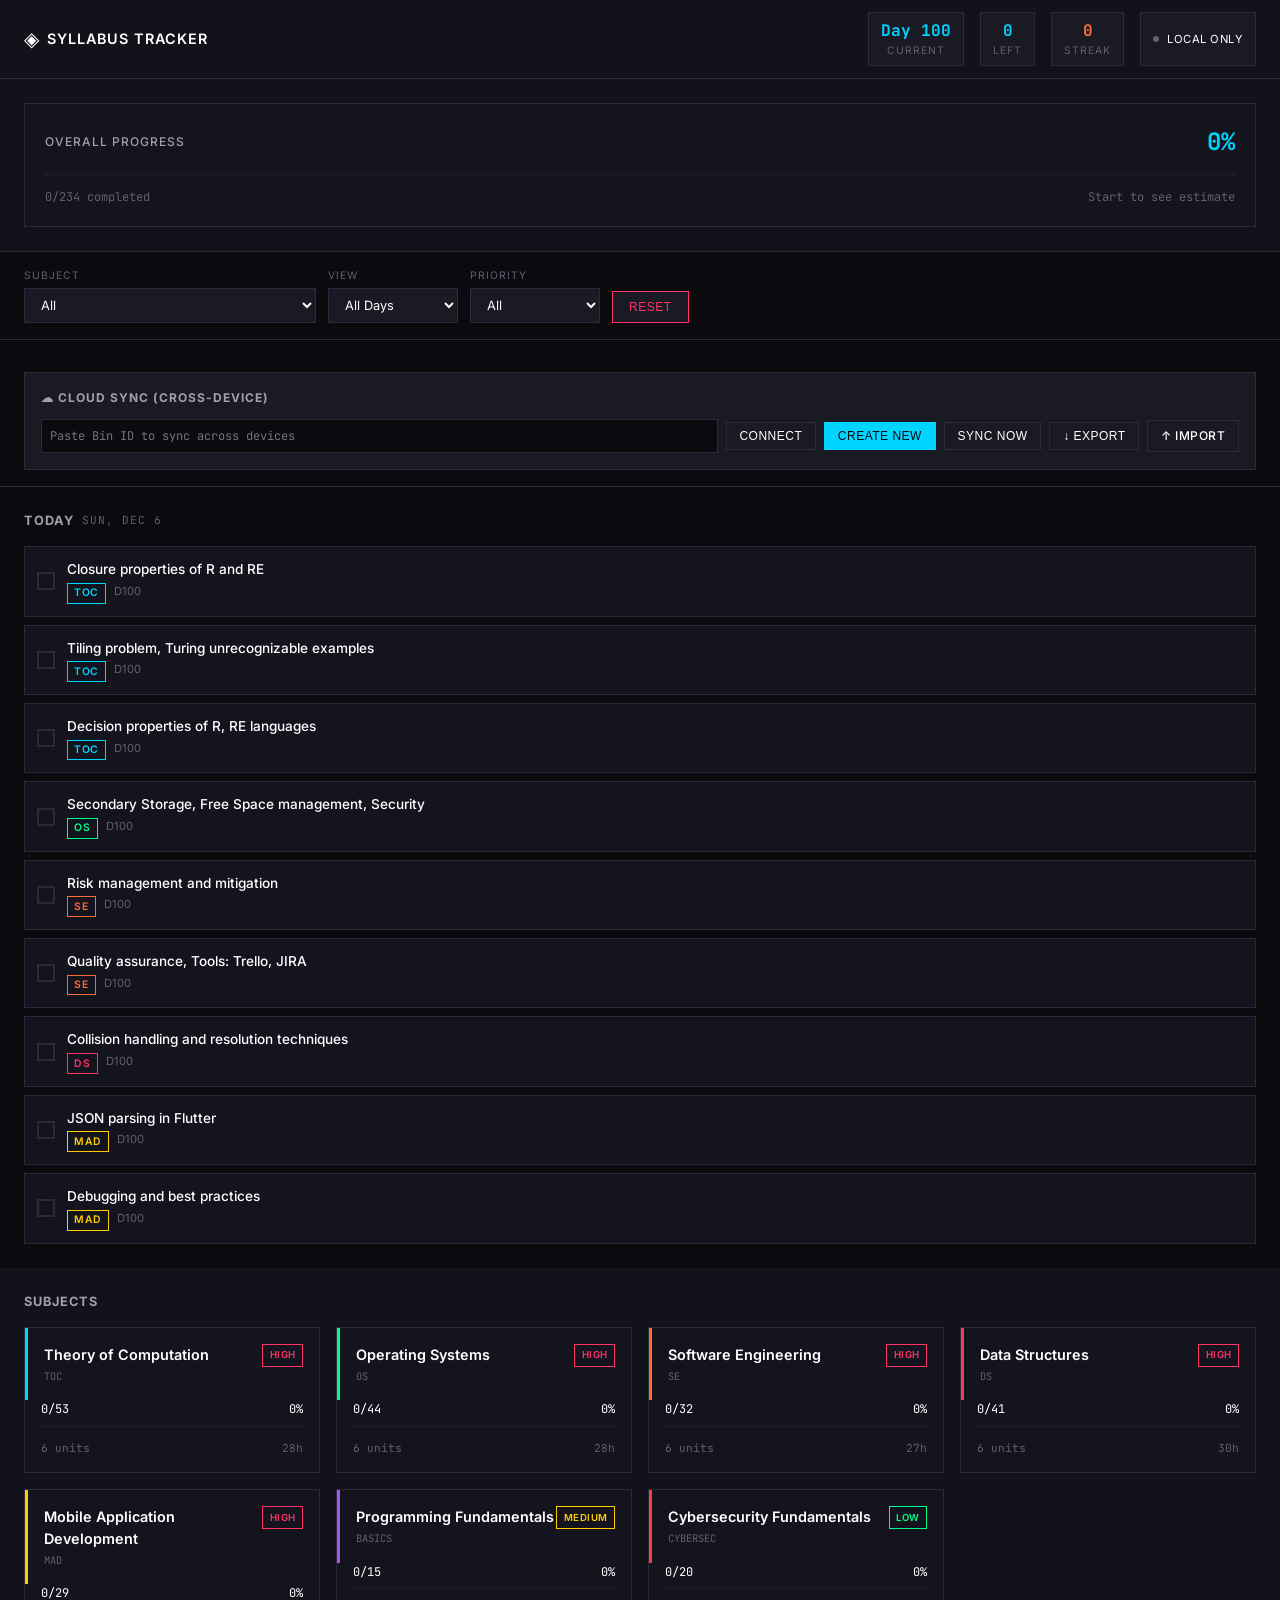
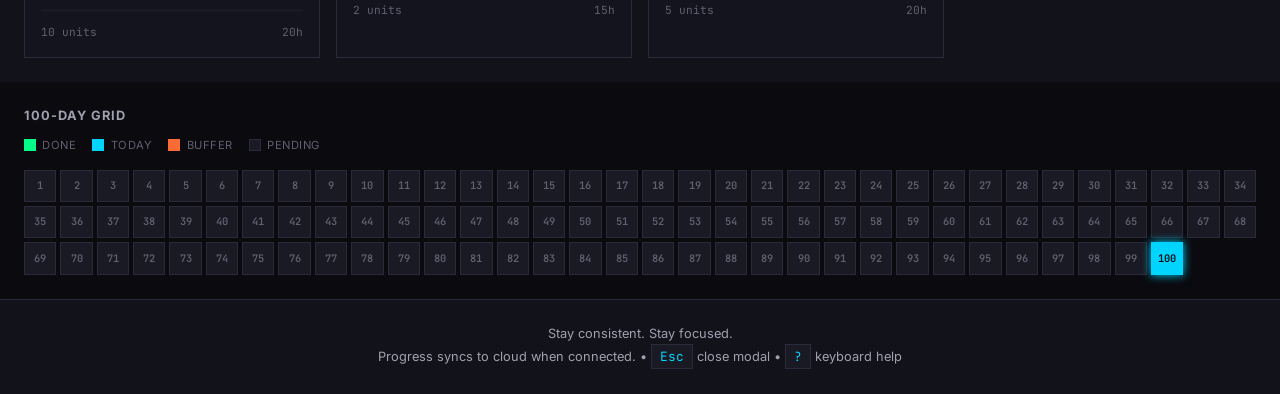
==== index.html @ 0bd102f9 "Add favicon, streak counter, keyboard shortcuts, and export/import buttons" ====
<!DOCTYPE html>
<html lang="en">
<head>
    <meta charset="UTF-8">
    <meta name="viewport" content="width=device-width, initial-scale=1.0">
    <meta name="theme-color" content="#0a0a0f">
    <meta name="description" content="100-Day Syllabus Tracker - Track your college syllabus completion">
    <meta name="apple-mobile-web-app-capable" content="yes">
    <meta name="apple-mobile-web-app-status-bar-style" content="black-translucent">
    <title>SYLLABUS // 100 DAYS</title>
    <link rel="icon" type="image/svg+xml" href="favicon.svg">
    <link rel="apple-touch-icon" href="favicon.svg">
    <link rel="stylesheet" href="css/style.css">
    <link rel="preconnect" href="https://fonts.googleapis.com">
    <link rel="preconnect" href="https://fonts.gstatic.com" crossorigin>
    <link href="https://fonts.googleapis.com/css2?family=Inter:wght@400;500;600;700&family=JetBrains+Mono:wght@400;500;600&display=swap" rel="stylesheet">
</head>
<body>
    <!-- Header -->
    <header class="header">
        <div class="container">
            <div class="header-content">
                <div class="logo">
                    <span class="logo-icon">◈</span>
                    <h1>SYLLABUS TRACKER</h1>
                </div>
                <div class="header-stats">
                    <div class="stat-item">
                        <span class="stat-value" id="currentDay">D01</span>
                        <span class="stat-label">Current</span>
                    </div>
                    <div class="stat-item">
                        <span class="stat-value" id="daysLeft">100</span>
                        <span class="stat-label">Left</span>
                    </div>
                    <div class="stat-item streak">
                        <span class="stat-value" id="streakCount">0🔥</span>
                        <span class="stat-label">Streak</span>
                    </div>
                    <div class="sync-status">
                        <span class="sync-indicator" id="syncIndicator"></span>
                        <span id="syncText">Local</span>
                    </div>
                </div>
            </div>
        </div>
    </header>

    <!-- Progress Overview -->
    <section class="progress-section">
        <div class="container">
            <div class="overall-progress">
                <div class="progress-header">
                    <h2>OVERALL PROGRESS</h2>
                    <span class="progress-percentage" id="overallPercentage">0%</span>
                </div>
                <div class="progress-bar-container">
                    <div class="progress-bar" id="overallProgressBar"></div>
                </div>
                <div class="progress-stats">
                    <span><span id="completedTopics">0</span>/<span id="totalTopics">0</span> completed</span>
                    <span id="estimatedCompletion"></span>
                </div>
            </div>
        </div>
    </section>

    <!-- Filters and Controls -->
    <section class="controls-section">
        <div class="container">
            <div class="controls-wrapper">
                <div class="filter-group">
                    <label>Subject</label>
                    <select id="subjectFilter">
                        <option value="all">All</option>
                    </select>
                </div>
                <div class="filter-group">
                    <label>View</label>
                    <select id="dayFilter">
                        <option value="all">All Days</option>
                        <option value="today">Today</option>
                        <option value="week">This Week</option>
                        <option value="pending">Pending</option>
                        <option value="completed">Completed</option>
                    </select>
                </div>
                <div class="filter-group">
                    <label>Priority</label>
                    <select id="priorityFilter">
                        <option value="all">All</option>
                        <option value="high">High</option>
                        <option value="medium">Medium</option>
                        <option value="low">Low</option>
                    </select>
                </div>
                <button class="btn btn-danger" id="resetProgress">Reset</button>
            </div>
        </div>
    </section>

    <!-- Cloud Sync Section -->
    <section class="controls-section">
        <div class="container">
            <div class="sync-section">
                <h3>☁ Cloud Sync (Cross-Device)</h3>
                <div class="sync-controls">
                    <input type="text" id="binIdInput" class="sync-input" placeholder="Paste Bin ID to sync across devices">
                    <button class="btn" id="connectBinBtn">Connect</button>
                    <button class="btn btn-primary" id="createBinBtn">Create New</button>
                    <button class="btn" id="syncNowBtn">Sync Now</button>
                    <button class="btn" id="exportBtn">↓ Export</button>
                    <label class="btn" style="cursor:pointer">↑ Import<input type="file" id="importFile" accept=".json" style="display:none"></label>
                </div>
            </div>
        </div>
    </section>

    <!-- Today's Focus -->
    <section class="today-section" id="todaySection">
        <div class="container">
            <h2>TODAY <span class="today-date" id="todayDate"></span></h2>
            <div class="today-topics" id="todayTopics"></div>
        </div>
    </section>

    <!-- Subject Cards -->
    <section class="subjects-section">
        <div class="container">
            <h2>SUBJECTS</h2>
            <div class="subject-cards" id="subjectCards"></div>
        </div>
    </section>

    <!-- Modal -->
    <div class="modal" id="subjectModal">
        <div class="modal-content">
            <div class="modal-header">
                <h2 id="modalTitle">Subject</h2>
                <button class="modal-close" id="modalClose">×</button>
            </div>
            <div class="modal-body" id="modalBody"></div>
        </div>
    </div>

    <!-- Schedule Grid -->
    <section class="schedule-section">
        <div class="container">
            <h2>100-DAY GRID</h2>
            <div class="schedule-legend">
                <span class="legend-item"><span class="legend-color completed"></span> Done</span>
                <span class="legend-item"><span class="legend-color current"></span> Today</span>
                <span class="legend-item"><span class="legend-color buffer"></span> Buffer</span>
                <span class="legend-item"><span class="legend-color pending"></span> Pending</span>
            </div>
            <div class="schedule-grid" id="scheduleGrid"></div>
        </div>
    </section>

    <!-- Footer -->
    <footer class="footer">
        <div class="container">
            <p>Stay consistent. Stay focused.</p>
            <p class="footer-note">Progress syncs to cloud when connected. • <kbd>Esc</kbd> close modal • <kbd>?</kbd> keyboard help</p>
        </div>
    </footer>

    <!-- Keyboard shortcuts modal -->
    <div class="modal" id="helpModal">
        <div class="modal-content" style="max-width: 400px;">
            <div class="modal-header">
                <h2>Keyboard Shortcuts</h2>
                <button class="modal-close" onclick="document.getElementById('helpModal').classList.remove('active')">×</button>
            </div>
            <div class="modal-body">
                <div style="display:grid;gap:0.5rem;">
                    <div style="display:flex;justify-content:space-between;"><kbd>Esc</kbd> <span>Close modal</span></div>
                    <div style="display:flex;justify-content:space-between;"><kbd>?</kbd> <span>Show this help</span></div>
                    <div style="display:flex;justify-content:space-between;"><kbd>S</kbd> <span>Sync now</span></div>
                    <div style="display:flex;justify-content:space-between;"><kbd>E</kbd> <span>Export data</span></div>
                </div>
            </div>
        </div>
    </div>

    <script src="js/app.js"></script>
</body>
</html>
---- css/style.css ----
/* ===== CSS Variables - Sharp Dark Professional Theme ===== */
:root {
    --primary: #00d4ff;
    --primary-dim: #0099cc;
    --secondary: #00ff88;
    --accent: #ff6b35;
    --danger: #ff3366;
    --success: #00ff88;
    --warning: #ffcc00;
    
    --bg-primary: #0a0a0f;
    --bg-secondary: #12121a;
    --bg-tertiary: #1a1a25;
    --bg-card: #14141f;
    --bg-hover: #1e1e2d;
    
    --text-primary: #ffffff;
    --text-secondary: #a0a0b0;
    --text-muted: #606070;
    
    --border-color: #2a2a3a;
    --border-accent: #00d4ff33;
    
    --shadow: 0 2px 8px rgba(0, 0, 0, 0.5);
    --shadow-lg: 0 8px 24px rgba(0, 0, 0, 0.6);
    --glow: 0 0 20px rgba(0, 212, 255, 0.15);
    
    --radius: 2px;
    --radius-sm: 1px;
    --radius-lg: 4px;
    
    --transition: all 0.15s ease;
    --font-mono: 'JetBrains Mono', 'Fira Code', monospace;
}

/* ===== Reset & Base ===== */
* {
    margin: 0;
    padding: 0;
    box-sizing: border-box;
}

html {
    scroll-behavior: smooth;
}

body {
    font-family: 'Inter', -apple-system, BlinkMacSystemFont, sans-serif;
    background: var(--bg-primary);
    color: var(--text-primary);
    line-height: 1.5;
    min-height: 100vh;
    font-size: 14px;
}

.container {
    max-width: 1400px;
    margin: 0 auto;
    padding: 0 1.5rem;
}

/* ===== Header ===== */
.header {
    background: var(--bg-secondary);
    border-bottom: 1px solid var(--border-color);
    padding: 0.75rem 0;
    position: sticky;
    top: 0;
    z-index: 100;
}

.header-content {
    display: flex;
    justify-content: space-between;
    align-items: center;
    flex-wrap: wrap;
    gap: 1rem;
}

.logo {
    display: flex;
    align-items: center;
    gap: 0.5rem;
}

.logo-icon {
    font-size: 1.25rem;
}

.logo h1 {
    font-size: 0.9rem;
    font-weight: 600;
    color: var(--text-primary);
    text-transform: uppercase;
    letter-spacing: 1px;
}

.header-stats {
    display: flex;
    gap: 1rem;
}

.stat-item {
    display: flex;
    flex-direction: column;
    align-items: center;
    padding: 0.4rem 0.75rem;
    background: var(--bg-tertiary);
    border: 1px solid var(--border-color);
}

.stat-value {
    font-size: 1rem;
    font-weight: 700;
    color: var(--primary);
    font-family: var(--font-mono);
}

.stat-label {
    font-size: 0.65rem;
    color: var(--text-muted);
    text-transform: uppercase;
    letter-spacing: 1px;
}

/* ===== Sync Status ===== */
.sync-status {
    display: flex;
    align-items: center;
    gap: 0.5rem;
    padding: 0.4rem 0.75rem;
    background: var(--bg-tertiary);
    border: 1px solid var(--border-color);
    font-size: 0.7rem;
    text-transform: uppercase;
    letter-spacing: 0.5px;
}

.sync-indicator {
    width: 6px;
    height: 6px;
    border-radius: 50%;
    background: var(--text-muted);
}

.sync-indicator.synced {
    background: var(--success);
    box-shadow: 0 0 6px var(--success);
}

.sync-indicator.syncing {
    background: var(--warning);
    animation: pulse 1s infinite;
}

.sync-indicator.error {
    background: var(--danger);
}

@keyframes pulse {
    0%, 100% { opacity: 1; }
    50% { opacity: 0.4; }
}

/* ===== Progress Section ===== */
.progress-section {
    padding: 1.5rem 0;
    background: var(--bg-secondary);
    border-bottom: 1px solid var(--border-color);
}

.overall-progress {
    background: var(--bg-card);
    padding: 1.25rem;
    border: 1px solid var(--border-color);
}

.progress-header {
    display: flex;
    justify-content: space-between;
    align-items: center;
    margin-bottom: 0.75rem;
}

.progress-header h2 {
    font-size: 0.75rem;
    font-weight: 500;
    text-transform: uppercase;
    letter-spacing: 1px;
    color: var(--text-secondary);
}

.progress-percentage {
    font-size: 1.5rem;
    font-weight: 700;
    color: var(--primary);
    font-family: var(--font-mono);
}

.progress-bar-container {
    height: 4px;
    background: var(--bg-tertiary);
    overflow: hidden;
    margin-bottom: 0.75rem;
}

.progress-bar {
    height: 100%;
    background: var(--primary);
    transition: width 0.3s ease;
    width: 0%;
}

.progress-stats {
    display: flex;
    justify-content: space-between;
    flex-wrap: wrap;
    gap: 0.5rem;
    font-size: 0.75rem;
    color: var(--text-muted);
    font-family: var(--font-mono);
}

/* ===== Controls Section ===== */
.controls-section {
    padding: 1rem 0;
    background: var(--bg-primary);
    border-bottom: 1px solid var(--border-color);
}

.controls-wrapper {
    display: flex;
    flex-wrap: wrap;
    gap: 0.75rem;
    align-items: flex-end;
}

.filter-group {
    display: flex;
    flex-direction: column;
    gap: 0.25rem;
}

.filter-group label {
    font-size: 0.65rem;
    color: var(--text-muted);
    text-transform: uppercase;
    letter-spacing: 1px;
}

.filter-group select {
    padding: 0.5rem 0.75rem;
    border: 1px solid var(--border-color);
    background: var(--bg-tertiary);
    color: var(--text-primary);
    font-size: 0.8rem;
    cursor: pointer;
    min-width: 130px;
    font-family: inherit;
}

.filter-group select:focus {
    outline: none;
    border-color: var(--primary);
}

.btn {
    padding: 0.5rem 1rem;
    border: 1px solid var(--border-color);
    font-size: 0.75rem;
    font-weight: 500;
    cursor: pointer;
    transition: var(--transition);
    text-transform: uppercase;
    letter-spacing: 0.5px;
    background: var(--bg-tertiary);
    color: var(--text-primary);
}

.btn:hover {
    background: var(--bg-hover);
    border-color: var(--primary);
}

.btn-primary {
    background: var(--primary);
    color: var(--bg-primary);
    border-color: var(--primary);
}

.btn-primary:hover {
    background: var(--primary-dim);
}

.btn-danger {
    border-color: var(--danger);
    color: var(--danger);
}

.btn-danger:hover {
    background: var(--danger);
    color: white;
}

/* ===== Today Section ===== */
.today-section {
    padding: 1.5rem 0;
}

.today-section h2 {
    font-size: 0.8rem;
    margin-bottom: 1rem;
    display: flex;
    align-items: center;
    gap: 0.5rem;
    text-transform: uppercase;
    letter-spacing: 1px;
    color: var(--text-secondary);
}

.today-date {
    font-size: 0.7rem;
    color: var(--text-muted);
    font-weight: 400;
    font-family: var(--font-mono);
}

.today-topics {
    display: grid;
    gap: 0.5rem;
}

.today-topic-card {
    display: flex;
    align-items: center;
    gap: 0.75rem;
    padding: 0.75rem;
    background: var(--bg-card);
    border: 1px solid var(--border-color);
    transition: var(--transition);
}

.today-topic-card:hover {
    border-color: var(--primary);
    background: var(--bg-hover);
}

.today-topic-card.completed {
    opacity: 0.5;
}

.topic-checkbox {
    width: 18px;
    height: 18px;
    border: 2px solid var(--border-color);
    cursor: pointer;
    display: flex;
    align-items: center;
    justify-content: center;
    transition: var(--transition);
    flex-shrink: 0;
}

.topic-checkbox:hover {
    border-color: var(--primary);
}

.topic-checkbox.checked {
    background: var(--success);
    border-color: var(--success);
}

.topic-checkbox.checked::after {
    content: '✓';
    color: var(--bg-primary);
    font-weight: bold;
    font-size: 11px;
}

.topic-info {
    flex: 1;
    min-width: 0;
}

.topic-name {
    font-size: 0.85rem;
    font-weight: 500;
    margin-bottom: 0.2rem;
    white-space: nowrap;
    overflow: hidden;
    text-overflow: ellipsis;
}

.topic-meta {
    display: flex;
    gap: 0.5rem;
    font-size: 0.7rem;
    color: var(--text-muted);
    flex-wrap: wrap;
}

.topic-subject {
    padding: 0.1rem 0.4rem;
    border: 1px solid;
    font-weight: 600;
    font-size: 0.65rem;
    text-transform: uppercase;
    letter-spacing: 0.5px;
}

/* ===== Subject Cards ===== */
.subjects-section {
    padding: 1.5rem 0;
    background: var(--bg-secondary);
}

.subjects-section h2 {
    font-size: 0.8rem;
    margin-bottom: 1rem;
    text-transform: uppercase;
    letter-spacing: 1px;
    color: var(--text-secondary);
}

.subject-cards {
    display: grid;
    grid-template-columns: repeat(auto-fill, minmax(280px, 1fr));
    gap: 1rem;
}

.subject-card {
    background: var(--bg-card);
    border: 1px solid var(--border-color);
    overflow: hidden;
    cursor: pointer;
    transition: var(--transition);
}

.subject-card:hover {
    border-color: var(--primary);
    box-shadow: var(--glow);
}

.subject-card-header {
    padding: 1rem;
    border-left: 3px solid;
    display: flex;
    justify-content: space-between;
    align-items: flex-start;
}

.subject-name {
    font-size: 0.9rem;
    font-weight: 600;
    margin-bottom: 0.2rem;
}

.subject-short {
    font-size: 0.65rem;
    color: var(--text-muted);
    font-family: var(--font-mono);
    text-transform: uppercase;
}

.subject-priority {
    padding: 0.2rem 0.4rem;
    font-size: 0.6rem;
    font-weight: 600;
    text-transform: uppercase;
    letter-spacing: 0.5px;
    border: 1px solid;
}

.priority-high {
    border-color: var(--danger);
    color: var(--danger);
}

.priority-medium {
    border-color: var(--warning);
    color: var(--warning);
}

.priority-low {
    border-color: var(--success);
    color: var(--success);
}

.subject-card-body {
    padding: 1rem;
    padding-top: 0;
}

.subject-progress {
    margin-bottom: 0.75rem;
}

.subject-progress-header {
    display: flex;
    justify-content: space-between;
    margin-bottom: 0.4rem;
    font-size: 0.75rem;
    font-family: var(--font-mono);
}

.subject-progress-bar {
    height: 3px;
    background: var(--bg-tertiary);
    overflow: hidden;
}

.subject-progress-fill {
    height: 100%;
    transition: width 0.3s ease;
}

.subject-stats {
    display: flex;
    justify-content: space-between;
    font-size: 0.7rem;
    color: var(--text-muted);
    font-family: var(--font-mono);
}

/* ===== Modal ===== */
.modal {
    display: none;
    position: fixed;
    top: 0;
    left: 0;
    width: 100%;
    height: 100%;
    background: rgba(0, 0, 0, 0.9);
    z-index: 1000;
    align-items: center;
    justify-content: center;
    padding: 1rem;
}

.modal.active {
    display: flex;
}

.modal-content {
    background: var(--bg-card);
    border: 1px solid var(--border-color);
    width: 100%;
    max-width: 700px;
    max-height: 85vh;
    overflow: hidden;
    display: flex;
    flex-direction: column;
}

.modal-header {
    display: flex;
    justify-content: space-between;
    align-items: center;
    padding: 1rem;
    border-bottom: 1px solid var(--border-color);
}

.modal-header h2 {
    font-size: 1rem;
    text-transform: uppercase;
    letter-spacing: 1px;
}

.modal-close {
    width: 28px;
    height: 28px;
    border: 1px solid var(--border-color);
    background: transparent;
    color: var(--text-primary);
    font-size: 1.25rem;
    cursor: pointer;
    display: flex;
    align-items: center;
    justify-content: center;
    transition: var(--transition);
}

.modal-close:hover {
    background: var(--danger);
    border-color: var(--danger);
}

.modal-body {
    padding: 1rem;
    overflow-y: auto;
}

.unit-section {
    margin-bottom: 1rem;
}

.unit-header {
    display: flex;
    justify-content: space-between;
    align-items: center;
    padding: 0.6rem;
    background: var(--bg-tertiary);
    border: 1px solid var(--border-color);
    margin-bottom: 0.5rem;
    cursor: pointer;
}

.unit-name {
    font-weight: 600;
    font-size: 0.8rem;
}

.unit-progress {
    font-size: 0.7rem;
    color: var(--text-muted);
    font-family: var(--font-mono);
}

.unit-topics {
    display: grid;
    gap: 0.35rem;
    padding-left: 0.5rem;
    border-left: 1px solid var(--border-color);
    margin-left: 0.5rem;
}

.unit-topic {
    display: flex;
    align-items: center;
    gap: 0.5rem;
    padding: 0.5rem;
    background: var(--bg-secondary);
    border: 1px solid var(--border-color);
    transition: var(--transition);
}

.unit-topic:hover {
    border-color: var(--primary);
}

.unit-topic.completed {
    opacity: 0.5;
}

.unit-topic .topic-checkbox {
    width: 16px;
    height: 16px;
}

.unit-topic .topic-name {
    font-size: 0.8rem;
    margin-bottom: 0;
}

.topic-day {
    font-size: 0.65rem;
    color: var(--text-muted);
    margin-left: auto;
    font-family: var(--font-mono);
}

/* ===== Schedule Grid ===== */
.schedule-section {
    padding: 1.5rem 0;
}

.schedule-section h2 {
    font-size: 0.8rem;
    margin-bottom: 0.75rem;
    text-transform: uppercase;
    letter-spacing: 1px;
    color: var(--text-secondary);
}

.schedule-legend {
    display: flex;
    flex-wrap: wrap;
    gap: 1rem;
    margin-bottom: 1rem;
    font-size: 0.7rem;
    text-transform: uppercase;
    letter-spacing: 0.5px;
}

.legend-item {
    display: flex;
    align-items: center;
    gap: 0.4rem;
    color: var(--text-muted);
}

.legend-color {
    width: 12px;
    height: 12px;
}

.legend-color.completed { background: var(--success); }
.legend-color.current { background: var(--primary); }
.legend-color.buffer { background: var(--accent); }
.legend-color.pending { background: var(--bg-tertiary); border: 1px solid var(--border-color); }

.schedule-grid {
    display: grid;
    grid-template-columns: repeat(auto-fill, minmax(32px, 1fr));
    gap: 4px;
}

.schedule-day {
    aspect-ratio: 1;
    display: flex;
    align-items: center;
    justify-content: center;
    font-size: 0.65rem;
    font-weight: 600;
    cursor: pointer;
    transition: var(--transition);
    background: var(--bg-tertiary);
    color: var(--text-muted);
    font-family: var(--font-mono);
    border: 1px solid var(--border-color);
}

.schedule-day:hover {
    border-color: var(--primary);
    color: var(--text-primary);
}

.schedule-day.completed {
    background: var(--success);
    color: var(--bg-primary);
    border-color: var(--success);
}

.schedule-day.current {
    background: var(--primary);
    color: var(--bg-primary);
    border-color: var(--primary);
    box-shadow: 0 0 10px var(--primary);
}

.schedule-day.buffer {
    background: var(--accent);
    color: var(--bg-primary);
    border-color: var(--accent);
}

.schedule-day.partial {
    background: linear-gradient(135deg, var(--success) 50%, var(--bg-tertiary) 50%);
    border-color: var(--success);
}

/* ===== Footer ===== */
.footer {
    padding: 1.5rem 0;
    text-align: center;
    background: var(--bg-secondary);
    border-top: 1px solid var(--border-color);
}

.footer p {
    margin-bottom: 0.25rem;
    font-size: 0.8rem;
    color: var(--text-secondary);
}

.footer-note {
    font-size: 0.7rem;
    color: var(--text-muted);
}

/* ===== Cloud Sync Section ===== */
.sync-section {
    padding: 1rem;
    background: var(--bg-tertiary);
    border: 1px solid var(--border-color);
    margin-top: 1rem;
}

.sync-section h3 {
    font-size: 0.75rem;
    text-transform: uppercase;
    letter-spacing: 1px;
    margin-bottom: 0.75rem;
    color: var(--text-secondary);
}

.sync-controls {
    display: flex;
    flex-wrap: wrap;
    gap: 0.5rem;
    align-items: center;
}

.sync-input {
    flex: 1;
    min-width: 200px;
    padding: 0.5rem;
    background: var(--bg-primary);
    border: 1px solid var(--border-color);
    color: var(--text-primary);
    font-size: 0.75rem;
    font-family: var(--font-mono);
}

.sync-input:focus {
    outline: none;
    border-color: var(--primary);
}

/* ===== Empty State ===== */
.empty-state {
    text-align: center;
    padding: 2rem;
    color: var(--text-muted);
}

.empty-state-icon {
    font-size: 2rem;
    margin-bottom: 0.5rem;
    opacity: 0.5;
}

/* ===== Responsive ===== */
@media (max-width: 768px) {
    body { font-size: 13px; }
    
    .header-content {
        flex-direction: column;
        text-align: center;
    }
    
    .header-stats {
        width: 100%;
        justify-content: center;
    }
    
    .controls-wrapper {
        flex-direction: column;
    }
    
    .filter-group, .filter-group select, .btn {
        width: 100%;
    }
    
    .subject-cards {
        grid-template-columns: 1fr;
    }
    
    .schedule-grid {
        grid-template-columns: repeat(10, 1fr);
    }
    
    .progress-stats {
        flex-direction: column;
        text-align: center;
    }
    
    .today-topic-card {
        flex-direction: column;
        align-items: flex-start;
    }
    
    .topic-name {
        white-space: normal;
    }
}

@media (max-width: 480px) {
    .schedule-grid {
        grid-template-columns: repeat(7, 1fr);
    }
    
    .schedule-day {
        font-size: 0.6rem;
    }
}

/* ===== Scrollbar ===== */
::-webkit-scrollbar {
    width: 6px;
    height: 6px;
}

::-webkit-scrollbar-track {
    background: var(--bg-tertiary);
}

::-webkit-scrollbar-thumb {
    background: var(--border-color);
}

::-webkit-scrollbar-thumb:hover {
    background: var(--primary);
}

/* ===== Streak Counter ===== */
.stat-item.streak .stat-value {
    color: #ff6b35;
    animation: pulse-fire 2s ease-in-out infinite;
}

@keyframes pulse-fire {
    0%, 100% { opacity: 1; }
    50% { opacity: 0.7; }
}

/* ===== Export/Import Buttons ===== */
.sync-section .btn {
    font-size: 0.75rem;
    padding: 0.4rem 0.8rem;
}

#exportBtn {
    background: var(--bg-tertiary);
    border: 1px solid var(--border-color);
}

#exportBtn:hover {
    border-color: var(--primary);
    color: var(--primary);
}

.import-label {
    display: inline-block;
    padding: 0.4rem 0.8rem;
    font-size: 0.75rem;
    background: var(--bg-tertiary);
    border: 1px solid var(--border-color);
    color: var(--text-secondary);
    cursor: pointer;
    transition: all 0.2s ease;
}

.import-label:hover {
    border-color: var(--primary);
    color: var(--primary);
}

#importFile {
    display: none;
}

/* ===== Keyboard Shortcuts Modal ===== */
.help-modal {
    display: none;
    position: fixed;
    inset: 0;
    background: rgba(0, 0, 0, 0.8);
    z-index: 1001;
    align-items: center;
    justify-content: center;
    backdrop-filter: blur(4px);
}

.help-modal.active {
    display: flex;
}

.help-modal-content {
    background: var(--bg-secondary);
    border: 1px solid var(--border-color);
    padding: 2rem;
    max-width: 400px;
    width: 90%;
}

.help-modal-content h3 {
    margin-bottom: 1.5rem;
    color: var(--text-primary);
    font-size: 1.2rem;
}

.shortcut-list {
    list-style: none;
}

.shortcut-list li {
    display: flex;
    justify-content: space-between;
    padding: 0.5rem 0;
    border-bottom: 1px solid var(--border-color);
}

.shortcut-list li:last-child {
    border-bottom: none;
}

kbd {
    background: var(--bg-tertiary);
    border: 1px solid var(--border-color);
    padding: 0.2rem 0.5rem;
    font-family: 'JetBrains Mono', monospace;
    font-size: 0.8rem;
    color: var(--primary);
}

.footer-hint {
    margin-top: 1rem;
    padding-top: 1rem;
    border-top: 1px solid var(--border-color);
    text-align: center;
    font-size: 0.7rem;
    color: var(--text-muted);
}

.footer-hint kbd {
    font-size: 0.65rem;
}
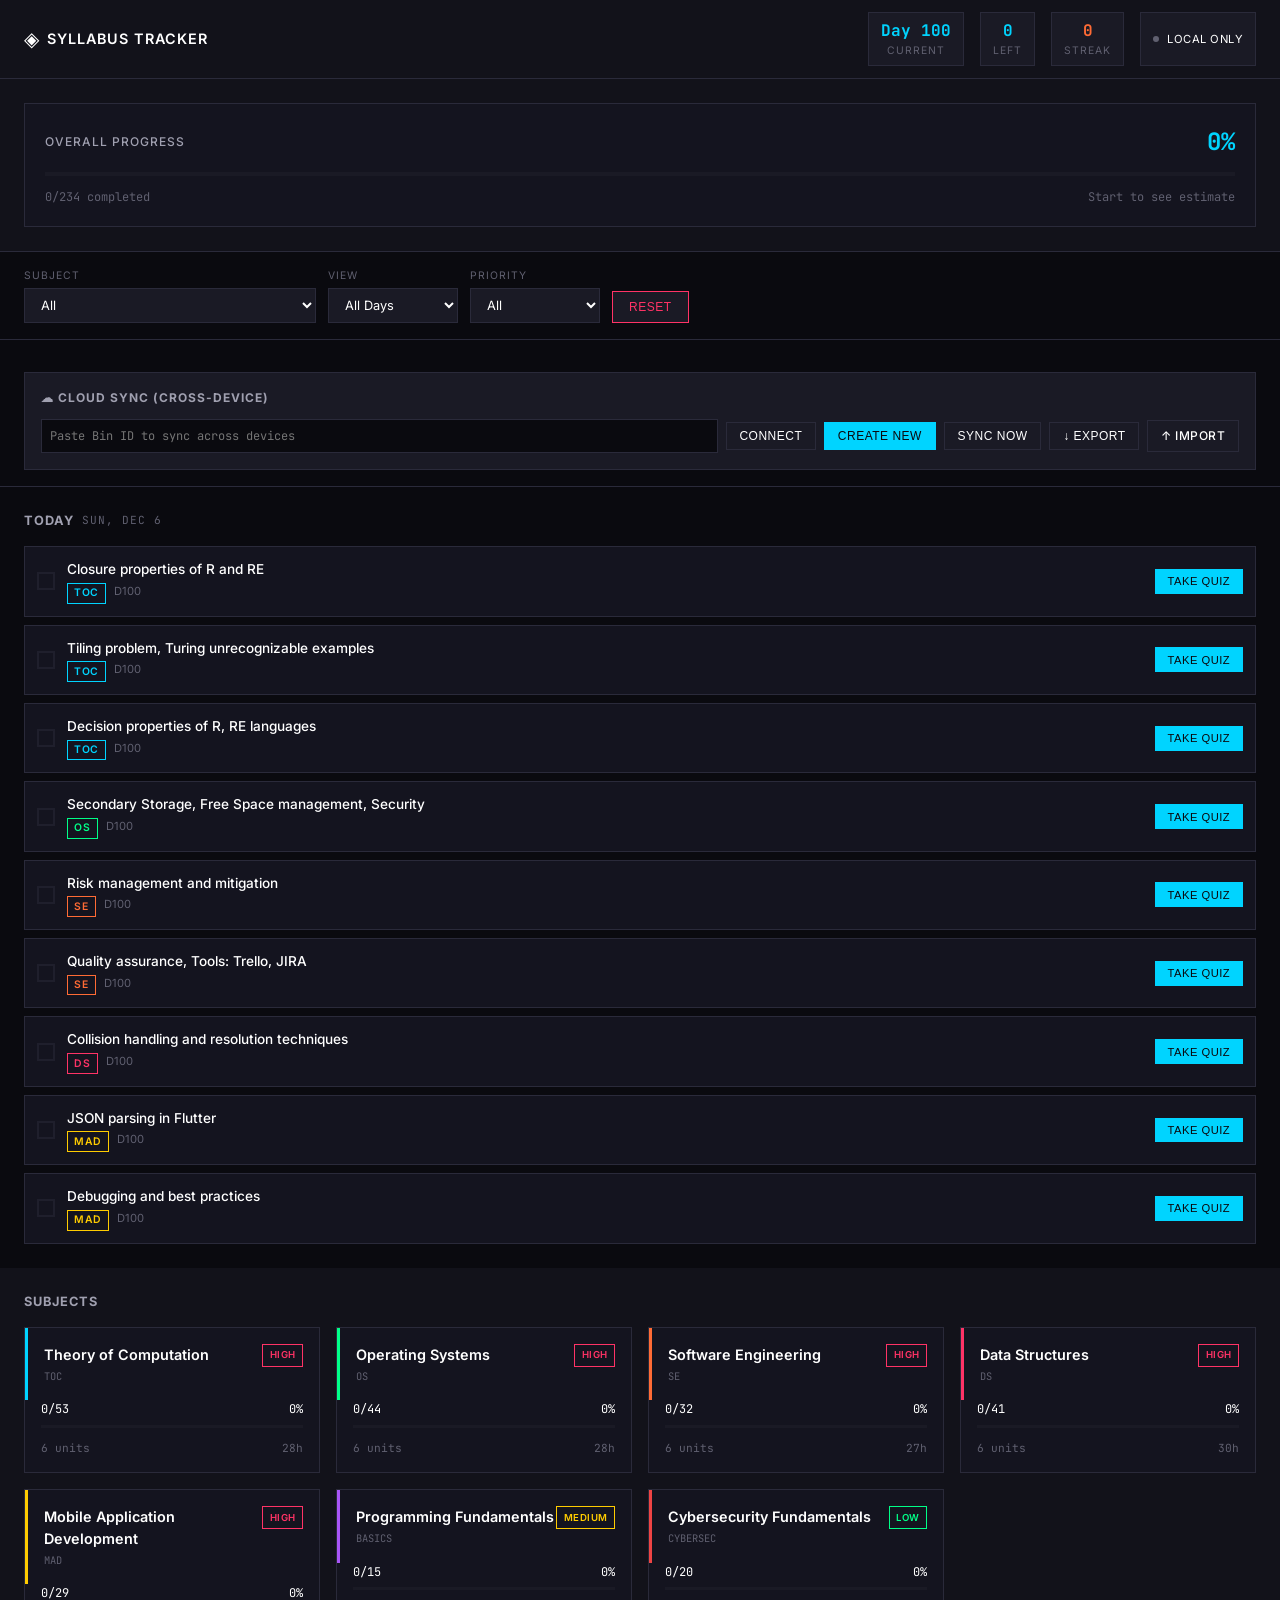
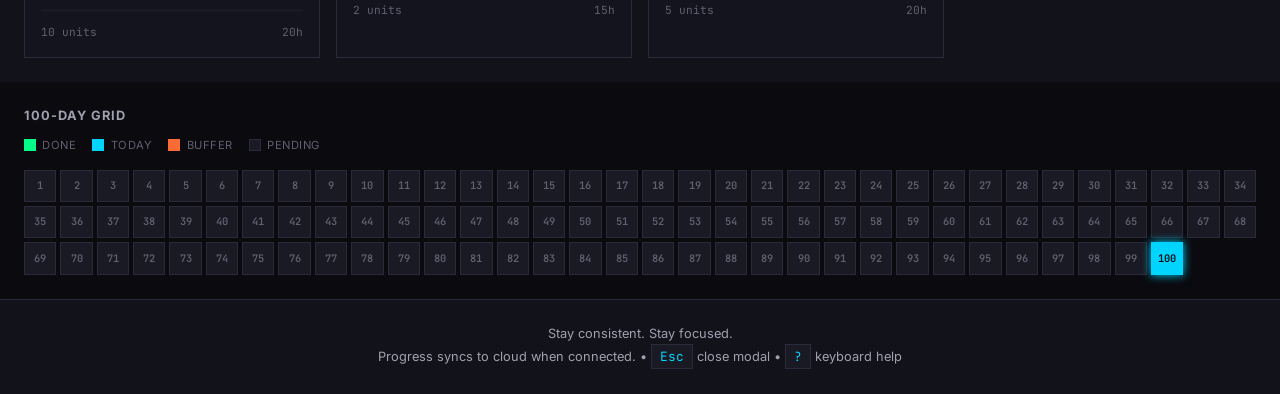
==== commit 554772d2: "Add quiz system with subtopics for topic completion - Topics now require passing a quiz (8/10 correc" ====
--- a/index.html
+++ b/index.html
@@ -183,6 +183,32 @@
         </div>
     </div>
 
+    <!-- Quiz Modal -->
+    <div class="modal" id="quizModal">
+        <div class="modal-content quiz-modal-content">
+            <div class="modal-header">
+                <h2 id="quizModalTitle">Topic Quiz</h2>
+                <button class="modal-close" id="quizModalClose">×</button>
+            </div>
+            <div class="modal-body" id="quizModalBody">
+                <!-- Quiz content rendered dynamically -->
+            </div>
+        </div>
+    </div>
+
+    <!-- Topic Details Modal -->
+    <div class="modal" id="topicModal">
+        <div class="modal-content topic-modal-content">
+            <div class="modal-header">
+                <h2 id="topicModalTitle">Topic Details</h2>
+                <button class="modal-close" id="topicModalClose">×</button>
+            </div>
+            <div class="modal-body" id="topicModalBody">
+                <!-- Topic details rendered dynamically -->
+            </div>
+        </div>
+    </div>
+
     <script src="js/app.js"></script>
 </body>
 </html>
--- a/css/style.css
+++ b/css/style.css
@@ -1006,3 +1006,485 @@
 .footer-hint kbd {
     font-size: 0.65rem;
 }
+
+/* ===== Quiz Modal Styles ===== */
+.quiz-modal-content {
+    max-width: 800px;
+}
+
+.topic-modal-content {
+    max-width: 600px;
+}
+
+.quiz-header {
+    display: flex;
+    justify-content: space-between;
+    align-items: center;
+    padding: 1rem;
+    background: var(--bg-tertiary);
+    border: 1px solid var(--border-color);
+    margin-bottom: 1rem;
+}
+
+.quiz-progress {
+    display: flex;
+    align-items: center;
+    gap: 1rem;
+}
+
+.quiz-progress-text {
+    font-family: var(--font-mono);
+    font-size: 0.85rem;
+    color: var(--text-secondary);
+}
+
+.quiz-score {
+    display: flex;
+    gap: 0.5rem;
+}
+
+.quiz-score-correct {
+    color: var(--success);
+    font-weight: 600;
+    font-family: var(--font-mono);
+}
+
+.quiz-score-wrong {
+    color: var(--danger);
+    font-weight: 600;
+    font-family: var(--font-mono);
+}
+
+.quiz-progress-bar {
+    flex: 1;
+    height: 4px;
+    background: var(--bg-primary);
+    overflow: hidden;
+}
+
+.quiz-progress-fill {
+    height: 100%;
+    background: var(--primary);
+    transition: width 0.3s ease;
+}
+
+.quiz-question-container {
+    background: var(--bg-secondary);
+    border: 1px solid var(--border-color);
+    padding: 1.5rem;
+    margin-bottom: 1rem;
+}
+
+.quiz-difficulty {
+    display: inline-block;
+    padding: 0.2rem 0.6rem;
+    font-size: 0.65rem;
+    text-transform: uppercase;
+    letter-spacing: 1px;
+    border: 1px solid;
+    margin-bottom: 1rem;
+}
+
+.quiz-difficulty.easy {
+    color: var(--success);
+    border-color: var(--success);
+}
+
+.quiz-difficulty.medium {
+    color: var(--warning);
+    border-color: var(--warning);
+}
+
+.quiz-difficulty.hard {
+    color: var(--danger);
+    border-color: var(--danger);
+}
+
+.quiz-question-text {
+    font-size: 1.1rem;
+    font-weight: 500;
+    line-height: 1.6;
+    color: var(--text-primary);
+    margin-bottom: 1.5rem;
+}
+
+.quiz-options {
+    display: grid;
+    gap: 0.75rem;
+}
+
+.quiz-option {
+    padding: 1rem;
+    background: var(--bg-card);
+    border: 1px solid var(--border-color);
+    cursor: pointer;
+    transition: var(--transition);
+    display: flex;
+    align-items: center;
+    gap: 0.75rem;
+}
+
+.quiz-option:hover:not(.disabled) {
+    border-color: var(--primary);
+    background: var(--bg-hover);
+}
+
+.quiz-option.selected {
+    border-color: var(--primary);
+    background: rgba(0, 212, 255, 0.1);
+}
+
+.quiz-option.correct {
+    border-color: var(--success);
+    background: rgba(0, 255, 136, 0.1);
+}
+
+.quiz-option.wrong {
+    border-color: var(--danger);
+    background: rgba(255, 51, 102, 0.1);
+}
+
+.quiz-option.disabled {
+    cursor: not-allowed;
+    opacity: 0.7;
+}
+
+.quiz-option-marker {
+    width: 24px;
+    height: 24px;
+    border: 2px solid var(--border-color);
+    display: flex;
+    align-items: center;
+    justify-content: center;
+    font-weight: 600;
+    font-size: 0.75rem;
+    flex-shrink: 0;
+}
+
+.quiz-option.selected .quiz-option-marker {
+    border-color: var(--primary);
+    color: var(--primary);
+}
+
+.quiz-option.correct .quiz-option-marker {
+    border-color: var(--success);
+    background: var(--success);
+    color: var(--bg-primary);
+}
+
+.quiz-option.wrong .quiz-option-marker {
+    border-color: var(--danger);
+    background: var(--danger);
+    color: white;
+}
+
+.quiz-option-text {
+    flex: 1;
+}
+
+.quiz-actions {
+    display: flex;
+    justify-content: space-between;
+    align-items: center;
+    gap: 1rem;
+    padding-top: 1rem;
+}
+
+.quiz-btn {
+    padding: 0.75rem 1.5rem;
+    font-size: 0.85rem;
+    font-weight: 600;
+    text-transform: uppercase;
+    letter-spacing: 1px;
+    border: 1px solid var(--border-color);
+    background: var(--bg-tertiary);
+    color: var(--text-primary);
+    cursor: pointer;
+    transition: var(--transition);
+}
+
+.quiz-btn:hover {
+    border-color: var(--primary);
+}
+
+.quiz-btn.primary {
+    background: var(--primary);
+    color: var(--bg-primary);
+    border-color: var(--primary);
+}
+
+.quiz-btn.primary:hover {
+    background: var(--primary-dim);
+}
+
+.quiz-btn:disabled {
+    opacity: 0.5;
+    cursor: not-allowed;
+}
+
+/* Quiz Results */
+.quiz-results {
+    text-align: center;
+    padding: 2rem;
+}
+
+.quiz-results-icon {
+    font-size: 4rem;
+    margin-bottom: 1rem;
+}
+
+.quiz-results-icon.success {
+    color: var(--success);
+}
+
+.quiz-results-icon.fail {
+    color: var(--danger);
+}
+
+.quiz-results-title {
+    font-size: 1.5rem;
+    font-weight: 700;
+    margin-bottom: 0.5rem;
+}
+
+.quiz-results-score {
+    font-size: 2rem;
+    font-weight: 700;
+    font-family: var(--font-mono);
+    margin-bottom: 1rem;
+}
+
+.quiz-results-score.pass {
+    color: var(--success);
+}
+
+.quiz-results-score.fail {
+    color: var(--danger);
+}
+
+.quiz-results-message {
+    color: var(--text-secondary);
+    margin-bottom: 2rem;
+    line-height: 1.6;
+}
+
+.quiz-results-actions {
+    display: flex;
+    gap: 1rem;
+    justify-content: center;
+}
+
+/* Subtopics Display */
+.subtopics-section {
+    background: var(--bg-tertiary);
+    border: 1px solid var(--border-color);
+    padding: 1rem;
+    margin-bottom: 1.5rem;
+}
+
+.subtopics-title {
+    font-size: 0.75rem;
+    text-transform: uppercase;
+    letter-spacing: 1px;
+    color: var(--text-secondary);
+    margin-bottom: 0.75rem;
+}
+
+.subtopics-list {
+    display: grid;
+    gap: 0.5rem;
+}
+
+.subtopic-item {
+    display: flex;
+    align-items: center;
+    gap: 0.5rem;
+    padding: 0.5rem;
+    background: var(--bg-card);
+    border: 1px solid var(--border-color);
+    font-size: 0.85rem;
+}
+
+.subtopic-bullet {
+    width: 6px;
+    height: 6px;
+    background: var(--primary);
+    flex-shrink: 0;
+}
+
+/* Topic Details Modal */
+.topic-details-header {
+    display: flex;
+    justify-content: space-between;
+    align-items: flex-start;
+    margin-bottom: 1.5rem;
+}
+
+.topic-details-info h3 {
+    font-size: 1.1rem;
+    font-weight: 600;
+    margin-bottom: 0.5rem;
+}
+
+.topic-details-meta {
+    display: flex;
+    gap: 0.75rem;
+    flex-wrap: wrap;
+}
+
+.topic-details-badge {
+    padding: 0.25rem 0.6rem;
+    font-size: 0.7rem;
+    text-transform: uppercase;
+    border: 1px solid;
+}
+
+.topic-details-status {
+    padding: 0.5rem 1rem;
+    font-size: 0.8rem;
+    font-weight: 600;
+    text-transform: uppercase;
+}
+
+.topic-details-status.completed {
+    background: var(--success);
+    color: var(--bg-primary);
+}
+
+.topic-details-status.pending {
+    background: var(--bg-tertiary);
+    border: 1px solid var(--border-color);
+    color: var(--text-secondary);
+}
+
+.topic-quiz-section {
+    background: var(--bg-secondary);
+    border: 1px solid var(--border-color);
+    padding: 1.5rem;
+    text-align: center;
+}
+
+.topic-quiz-info {
+    margin-bottom: 1rem;
+}
+
+.topic-quiz-info h4 {
+    font-size: 0.9rem;
+    margin-bottom: 0.5rem;
+}
+
+.topic-quiz-info p {
+    font-size: 0.8rem;
+    color: var(--text-secondary);
+    line-height: 1.5;
+}
+
+.quiz-requirement {
+    background: var(--bg-card);
+    border: 1px solid var(--border-color);
+    padding: 0.75rem;
+    margin-bottom: 1rem;
+    font-size: 0.8rem;
+}
+
+.quiz-requirement strong {
+    color: var(--primary);
+}
+
+/* Start Quiz Button */
+.start-quiz-btn {
+    padding: 1rem 2rem;
+    font-size: 1rem;
+    font-weight: 700;
+    text-transform: uppercase;
+    letter-spacing: 2px;
+    background: var(--primary);
+    color: var(--bg-primary);
+    border: none;
+    cursor: pointer;
+    transition: var(--transition);
+}
+
+.start-quiz-btn:hover {
+    background: var(--primary-dim);
+    transform: scale(1.02);
+}
+
+.start-quiz-btn:disabled {
+    opacity: 0.5;
+    cursor: not-allowed;
+    transform: none;
+}
+
+/* Quiz attempt history */
+.quiz-history {
+    margin-top: 1rem;
+    padding-top: 1rem;
+    border-top: 1px solid var(--border-color);
+}
+
+.quiz-history-title {
+    font-size: 0.7rem;
+    text-transform: uppercase;
+    letter-spacing: 1px;
+    color: var(--text-muted);
+    margin-bottom: 0.5rem;
+}
+
+.quiz-history-item {
+    display: flex;
+    justify-content: space-between;
+    padding: 0.4rem 0;
+    font-size: 0.75rem;
+    color: var(--text-secondary);
+    border-bottom: 1px solid var(--border-color);
+}
+
+.quiz-history-item:last-child {
+    border-bottom: none;
+}
+
+.quiz-history-score.pass {
+    color: var(--success);
+}
+
+.quiz-history-score.fail {
+    color: var(--danger);
+}
+
+/* Topic card with quiz indicator */
+.topic-quiz-indicator {
+    margin-left: auto;
+    padding: 0.2rem 0.5rem;
+    font-size: 0.6rem;
+    text-transform: uppercase;
+    background: var(--bg-tertiary);
+    border: 1px solid var(--border-color);
+    color: var(--text-muted);
+}
+
+.topic-quiz-indicator.unlocked {
+    border-color: var(--success);
+    color: var(--success);
+}
+
+/* Updated today topic card for quiz */
+.today-topic-card .topic-quiz-btn {
+    padding: 0.4rem 0.8rem;
+    font-size: 0.7rem;
+    background: var(--primary);
+    color: var(--bg-primary);
+    border: none;
+    cursor: pointer;
+    text-transform: uppercase;
+    letter-spacing: 0.5px;
+    transition: var(--transition);
+}
+
+.today-topic-card .topic-quiz-btn:hover {
+    background: var(--primary-dim);
+}
+
+.today-topic-card.completed .topic-quiz-btn {
+    display: none;
+}
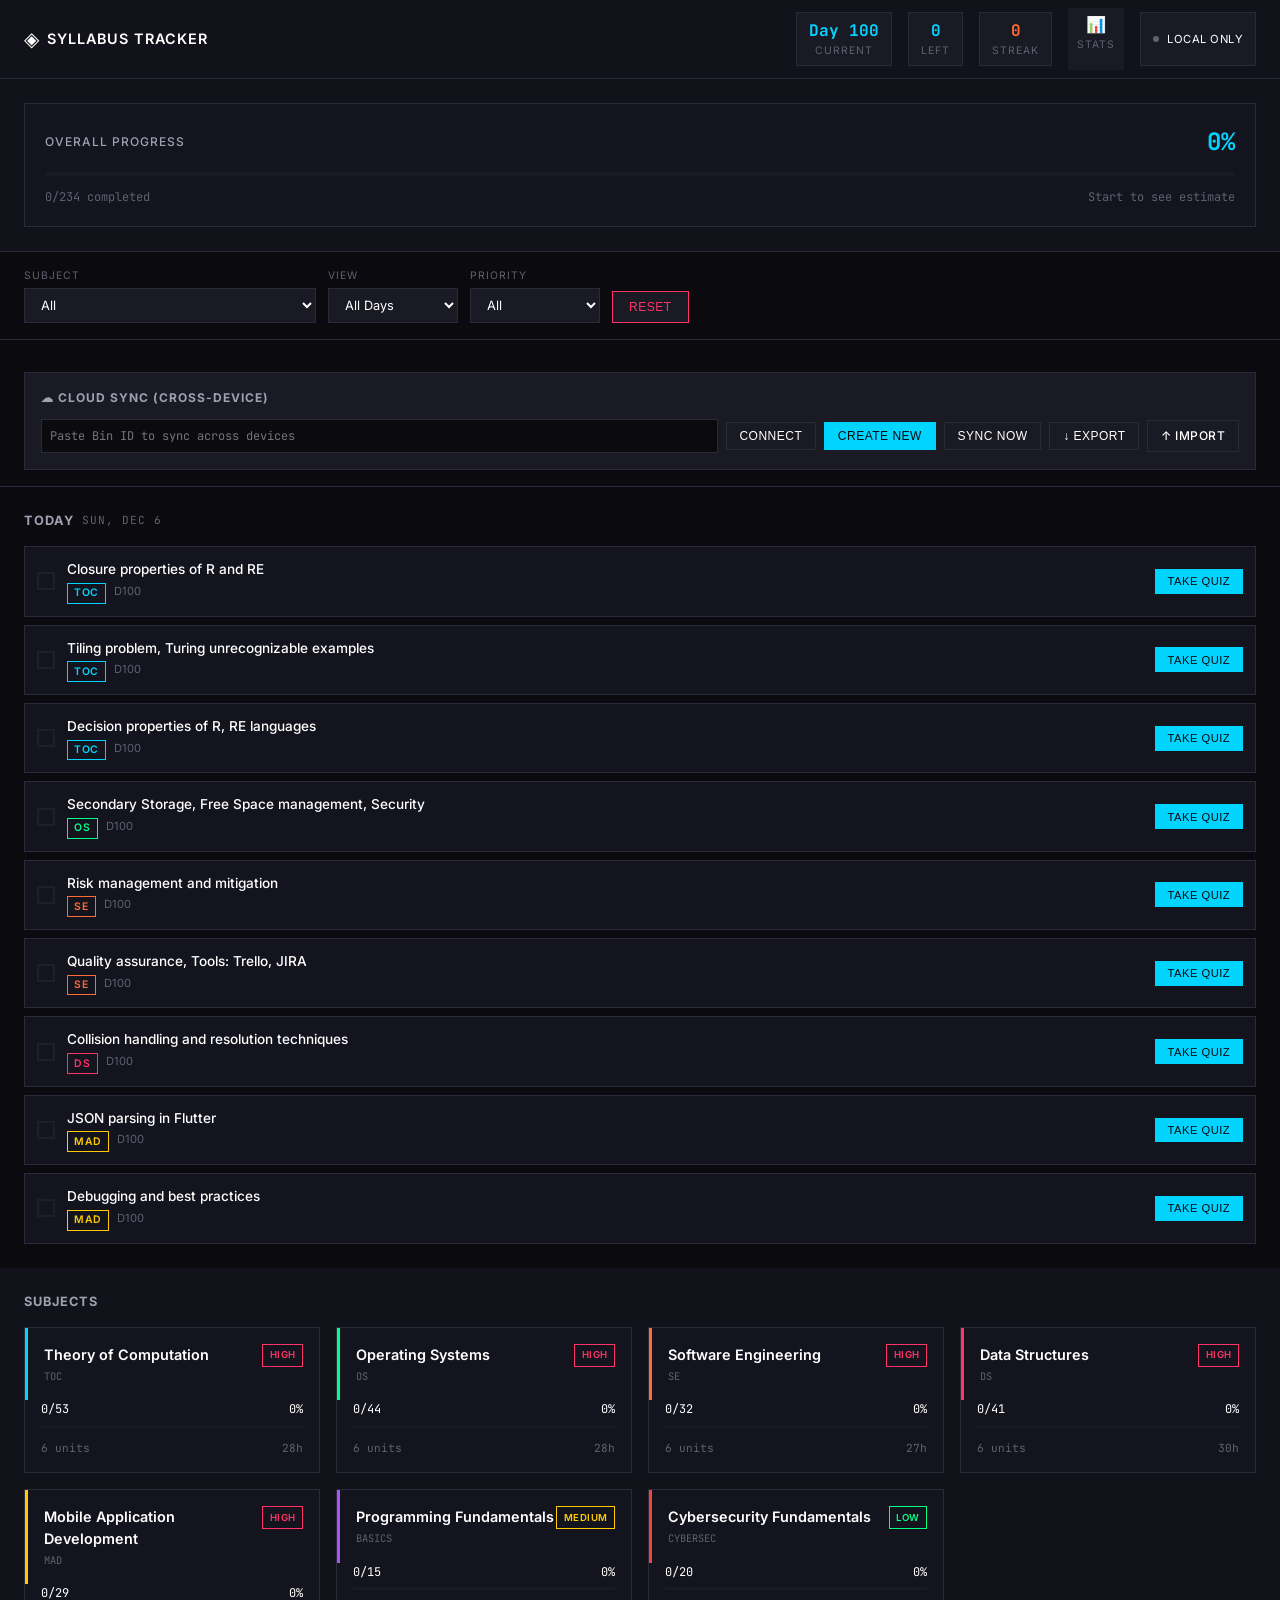
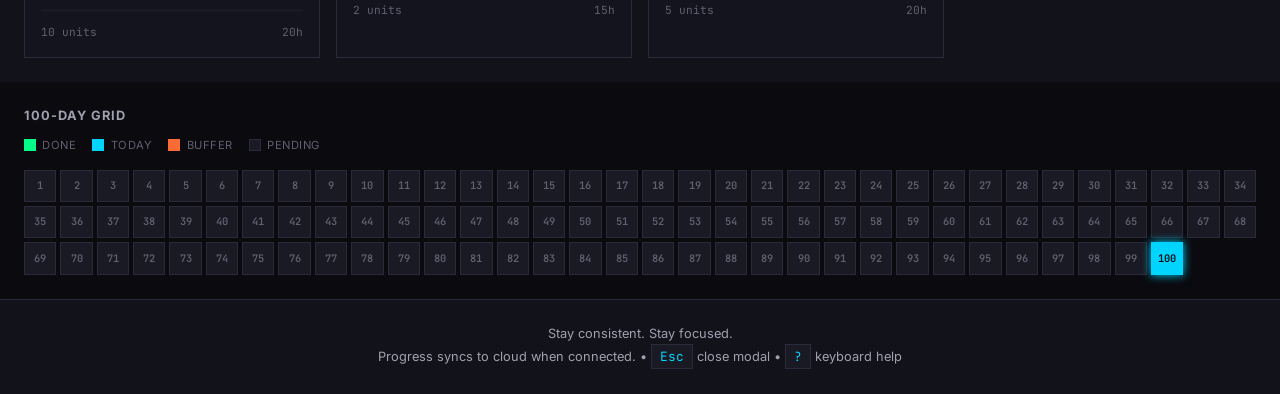
==== commit 5724dc74: "Add quiz enhancements: shuffle options, keyboard shortcuts, wrong answer review, confetti, analytics" ====
--- a/index.html
+++ b/index.html
@@ -37,6 +37,10 @@
                         <span class="stat-value" id="streakCount">0🔥</span>
                         <span class="stat-label">Streak</span>
                     </div>
+                    <div class="stat-item analytics-btn" onclick="openAnalyticsModal()" title="View Analytics (A)">
+                        <span class="stat-value">📊</span>
+                        <span class="stat-label">Stats</span>
+                    </div>
                     <div class="sync-status">
                         <span class="sync-indicator" id="syncIndicator"></span>
                         <span id="syncText">Local</span>
@@ -178,6 +182,10 @@
                     <div style="display:flex;justify-content:space-between;"><kbd>?</kbd> <span>Show this help</span></div>
                     <div style="display:flex;justify-content:space-between;"><kbd>S</kbd> <span>Sync now</span></div>
                     <div style="display:flex;justify-content:space-between;"><kbd>E</kbd> <span>Export data</span></div>
+                    <div style="display:flex;justify-content:space-between;"><kbd>A</kbd> <span>Open analytics</span></div>
+                    <div style="font-size:0.75rem;color:var(--text-muted);margin-top:0.5rem;padding-top:0.5rem;border-top:1px solid var(--border-color);">During Quiz:</div>
+                    <div style="display:flex;justify-content:space-between;"><kbd>1-4</kbd> <span>Select answer</span></div>
+                    <div style="display:flex;justify-content:space-between;"><kbd>Enter</kbd> <span>Submit answer</span></div>
                 </div>
             </div>
         </div>
@@ -209,6 +217,19 @@
         </div>
     </div>
 
+    <!-- Analytics Modal -->
+    <div class="modal" id="analyticsModal">
+        <div class="modal-content analytics-modal-content">
+            <div class="modal-header">
+                <h2>📊 Performance Analytics</h2>
+                <button class="modal-close" onclick="closeAnalyticsModal()">×</button>
+            </div>
+            <div class="modal-body" id="analyticsModalBody">
+                <!-- Analytics rendered dynamically -->
+            </div>
+        </div>
+    </div>
+
     <script src="js/app.js"></script>
 </body>
 </html>
--- a/css/style.css
+++ b/css/style.css
@@ -1488,3 +1488,297 @@
 .today-topic-card.completed .topic-quiz-btn {
     display: none;
 }
+/* ===== Analytics Button in Header ===== */
+.stat-item.analytics-btn {
+    cursor: pointer;
+    transition: var(--transition);
+    border: 1px solid transparent;
+    padding: 0.25rem 0.5rem;
+    margin: -0.25rem 0;
+}
+
+.stat-item.analytics-btn:hover {
+    border-color: var(--primary);
+    background: var(--bg-hover);
+}
+
+/* ===== Analytics Modal Styles ===== */
+.analytics-modal-content {
+    max-width: 700px;
+}
+
+.analytics-grid {
+    display: grid;
+    grid-template-columns: repeat(auto-fit, minmax(140px, 1fr));
+    gap: 1rem;
+    margin-bottom: 1.5rem;
+}
+
+.analytics-card {
+    background: var(--bg-tertiary);
+    border: 1px solid var(--border-color);
+    padding: 1rem;
+    text-align: center;
+}
+
+.analytics-card-title {
+    font-size: 0.7rem;
+    text-transform: uppercase;
+    letter-spacing: 0.5px;
+    color: var(--text-muted);
+    margin-bottom: 0.5rem;
+}
+
+.analytics-stat-big {
+    font-size: 1.8rem;
+    font-weight: 700;
+    color: var(--primary);
+    font-family: var(--font-mono);
+}
+
+.analytics-stat-sub {
+    font-size: 0.75rem;
+    color: var(--text-secondary);
+    margin-top: 0.25rem;
+}
+
+/* Difficulty Bars */
+.analytics-difficulty-bars {
+    margin-top: 1.5rem;
+    padding-top: 1.5rem;
+    border-top: 1px solid var(--border-color);
+}
+
+.analytics-difficulty-bars h4 {
+    font-size: 0.8rem;
+    text-transform: uppercase;
+    letter-spacing: 0.5px;
+    color: var(--text-secondary);
+    margin-bottom: 1rem;
+}
+
+.difficulty-bar-item {
+    display: flex;
+    align-items: center;
+    gap: 0.75rem;
+    margin-bottom: 0.75rem;
+}
+
+.difficulty-bar-item span:first-child {
+    width: 60px;
+    font-size: 0.7rem;
+    text-transform: uppercase;
+    color: var(--text-muted);
+}
+
+.difficulty-bar-track {
+    flex: 1;
+    height: 8px;
+    background: var(--bg-hover);
+    border-radius: 4px;
+    overflow: hidden;
+}
+
+.difficulty-bar-fill {
+    height: 100%;
+    border-radius: 4px;
+    transition: width 0.3s ease;
+}
+
+.difficulty-bar-fill.easy {
+    background: var(--success);
+}
+
+.difficulty-bar-fill.medium {
+    background: var(--warning);
+}
+
+.difficulty-bar-fill.hard {
+    background: var(--danger);
+}
+
+.difficulty-bar-item span:last-child {
+    width: 45px;
+    text-align: right;
+    font-size: 0.75rem;
+    font-family: var(--font-mono);
+    color: var(--text-secondary);
+}
+
+/* Subject Performance */
+.analytics-subjects {
+    margin-top: 1.5rem;
+    padding-top: 1.5rem;
+    border-top: 1px solid var(--border-color);
+}
+
+.analytics-subjects h4 {
+    font-size: 0.8rem;
+    text-transform: uppercase;
+    letter-spacing: 0.5px;
+    color: var(--text-secondary);
+    margin-bottom: 1rem;
+}
+
+.analytics-subject-item {
+    display: flex;
+    justify-content: space-between;
+    align-items: center;
+    padding: 0.5rem 0;
+    border-bottom: 1px solid var(--border-color);
+}
+
+.analytics-subject-item:last-child {
+    border-bottom: none;
+}
+
+.analytics-subject-item span:first-child {
+    color: var(--text-primary);
+    font-size: 0.85rem;
+}
+
+.analytics-subject-item span:last-child {
+    font-family: var(--font-mono);
+    font-size: 0.8rem;
+}
+
+.analytics-subject-item span:last-child.good {
+    color: var(--success);
+}
+
+.analytics-subject-item span:last-child.average {
+    color: var(--warning);
+}
+
+.analytics-subject-item span:last-child.poor {
+    color: var(--danger);
+}
+
+/* ===== Quiz Review Section ===== */
+.quiz-review-section {
+    margin-top: 1.5rem;
+    padding-top: 1.5rem;
+    border-top: 1px solid var(--border-color);
+}
+
+.quiz-review-title {
+    font-size: 0.85rem;
+    text-transform: uppercase;
+    letter-spacing: 0.5px;
+    color: var(--danger);
+    margin-bottom: 1rem;
+    display: flex;
+    align-items: center;
+    gap: 0.5rem;
+}
+
+.quiz-review-list {
+    display: flex;
+    flex-direction: column;
+    gap: 1rem;
+}
+
+.quiz-review-item {
+    background: var(--bg-tertiary);
+    border: 1px solid var(--border-color);
+    border-left: 3px solid var(--danger);
+    padding: 1rem;
+}
+
+.quiz-review-item .question-text {
+    font-size: 0.85rem;
+    color: var(--text-primary);
+    margin-bottom: 0.75rem;
+    line-height: 1.4;
+}
+
+.quiz-review-item .answer-row {
+    display: flex;
+    gap: 1rem;
+    font-size: 0.75rem;
+    flex-wrap: wrap;
+}
+
+.quiz-review-item .your-answer {
+    color: var(--danger);
+}
+
+.quiz-review-item .your-answer::before {
+    content: "Your answer: ";
+    color: var(--text-muted);
+}
+
+.quiz-review-item .correct-answer {
+    color: var(--success);
+}
+
+.quiz-review-item .correct-answer::before {
+    content: "Correct: ";
+    color: var(--text-muted);
+}
+
+/* ===== Quiz Keyboard Hint ===== */
+.quiz-keyboard-hint {
+    display: flex;
+    justify-content: center;
+    gap: 0.5rem;
+    margin-top: 1rem;
+    font-size: 0.7rem;
+    color: var(--text-muted);
+}
+
+.quiz-keyboard-hint kbd {
+    background: var(--bg-tertiary);
+    border: 1px solid var(--border-color);
+    padding: 0.15rem 0.4rem;
+    border-radius: 2px;
+    font-family: var(--font-mono);
+    font-size: 0.65rem;
+}
+
+/* ===== Quiz Results Breakdown ===== */
+.quiz-results-breakdown {
+    display: flex;
+    justify-content: center;
+    gap: 2rem;
+    margin: 1rem 0;
+    padding: 1rem;
+    background: var(--bg-tertiary);
+    border: 1px solid var(--border-color);
+}
+
+.breakdown-item {
+    text-align: center;
+}
+
+.breakdown-item .count {
+    font-size: 1.5rem;
+    font-weight: 700;
+    font-family: var(--font-mono);
+}
+
+.breakdown-item .count.correct {
+    color: var(--success);
+}
+
+.breakdown-item .count.wrong {
+    color: var(--danger);
+}
+
+.breakdown-item .label {
+    font-size: 0.65rem;
+    text-transform: uppercase;
+    color: var(--text-muted);
+    margin-top: 0.25rem;
+}
+
+/* ===== Confetti Canvas ===== */
+#confettiCanvas {
+    position: fixed;
+    top: 0;
+    left: 0;
+    width: 100%;
+    height: 100%;
+    pointer-events: none;
+    z-index: 9999;
+}
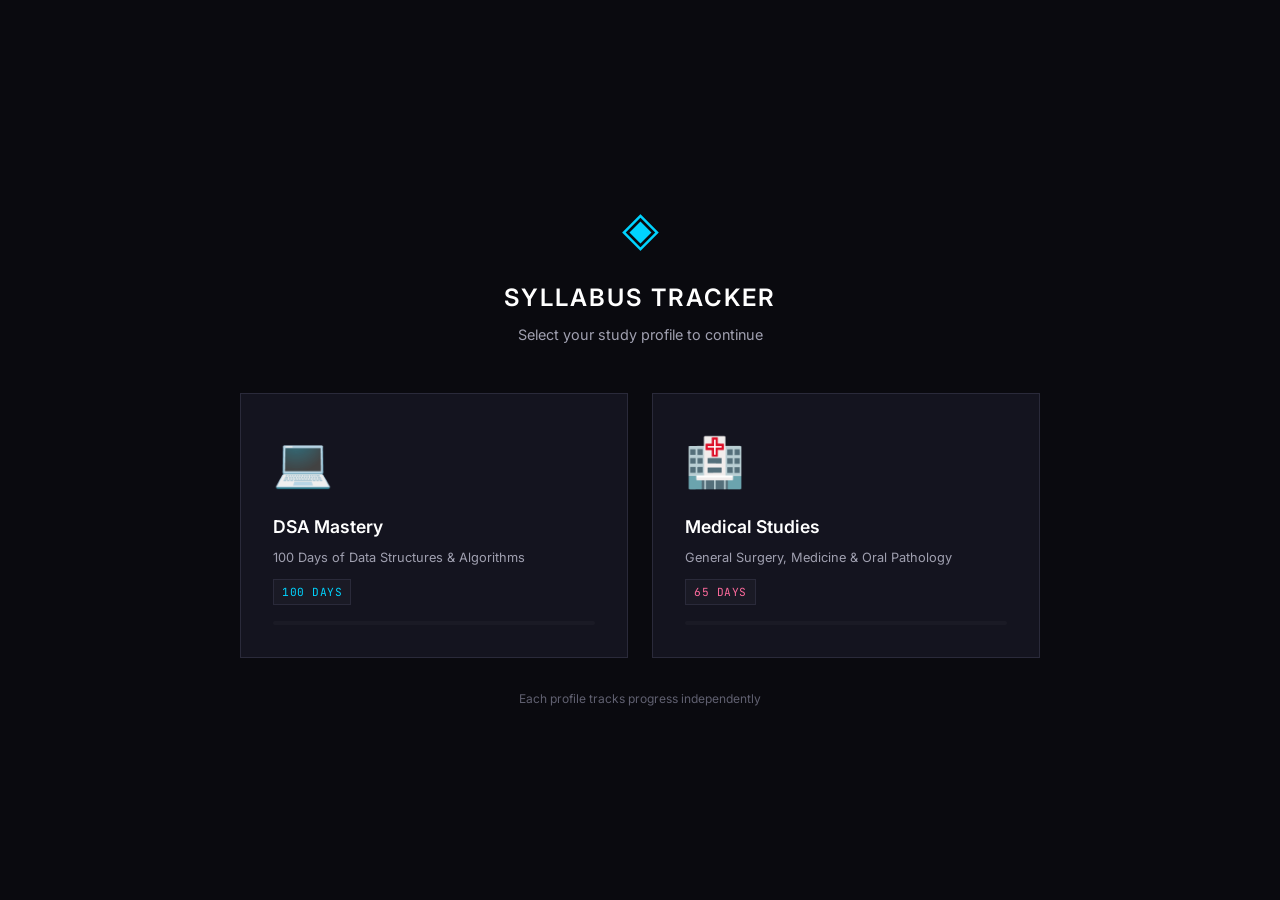
==== commit db1f1d4a: "Add multi-user support with Medical Studies syllabus - Add user selection landing page with profile " ====
--- a/index.html
+++ b/index.html
@@ -16,14 +16,37 @@
     <link href="https://fonts.googleapis.com/css2?family=Inter:wght@400;500;600;700&family=JetBrains+Mono:wght@400;500;600&display=swap" rel="stylesheet">
 </head>
 <body>
-    <!-- Header -->
-    <header class="header">
-        <div class="container">
-            <div class="header-content">
-                <div class="logo">
-                    <span class="logo-icon">◈</span>
-                    <h1>SYLLABUS TRACKER</h1>
-                </div>
+    <!-- User Selection Landing Page -->
+    <div class="user-selection-page" id="userSelectionPage">
+        <div class="user-selection-container">
+            <div class="user-selection-header">
+                <span class="logo-icon">◈</span>
+                <h1>SYLLABUS TRACKER</h1>
+                <p class="user-selection-subtitle">Select your study profile to continue</p>
+            </div>
+            <div class="user-cards-grid" id="userCardsGrid">
+                <!-- User cards rendered dynamically -->
+            </div>
+            <div class="user-selection-footer">
+                <p>Each profile tracks progress independently</p>
+            </div>
+        </div>
+    </div>
+
+    <!-- Main App Container (hidden until user selected) -->
+    <div class="main-app" id="mainApp" style="display: none;">
+        <!-- Header -->
+        <header class="header">
+            <div class="container">
+                <div class="header-content">
+                    <div class="logo">
+                        <span class="logo-icon">◈</span>
+                        <h1>SYLLABUS TRACKER</h1>
+                        <button class="switch-user-btn" onclick="switchUser()" title="Switch User">
+                            <span id="currentUserIcon">💻</span>
+                            <span class="switch-arrow">⇄</span>
+                        </button>
+                    </div>
                 <div class="header-stats">
                     <div class="stat-item">
                         <span class="stat-value" id="currentDay">D01</span>
--- a/css/style.css
+++ b/css/style.css
@@ -7,6 +7,8 @@
     --danger: #ff3366;
     --success: #00ff88;
     --warning: #ffcc00;
+    --medical: #ff6b9d;
+    --medical-dim: #cc5580;
     
     --bg-primary: #0a0a0f;
     --bg-secondary: #12121a;
@@ -31,6 +33,177 @@
     
     --transition: all 0.15s ease;
     --font-mono: 'JetBrains Mono', 'Fira Code', monospace;
+}
+
+/* ===== User Selection Page ===== */
+.user-selection-page {
+    display: flex;
+    align-items: center;
+    justify-content: center;
+    min-height: 100vh;
+    background: var(--bg-primary);
+    padding: 2rem;
+}
+
+.user-selection-container {
+    max-width: 800px;
+    width: 100%;
+    text-align: center;
+}
+
+.user-selection-header {
+    margin-bottom: 3rem;
+}
+
+.user-selection-header .logo-icon {
+    font-size: 3rem;
+    display: block;
+    margin-bottom: 1rem;
+    color: var(--primary);
+}
+
+.user-selection-header h1 {
+    font-size: 1.5rem;
+    font-weight: 600;
+    letter-spacing: 2px;
+    margin-bottom: 0.5rem;
+    text-transform: uppercase;
+}
+
+.user-selection-subtitle {
+    color: var(--text-secondary);
+    font-size: 0.9rem;
+}
+
+.user-cards-grid {
+    display: grid;
+    grid-template-columns: repeat(auto-fit, minmax(280px, 1fr));
+    gap: 1.5rem;
+    margin-bottom: 2rem;
+}
+
+.user-card {
+    background: var(--bg-card);
+    border: 1px solid var(--border-color);
+    padding: 2rem;
+    cursor: pointer;
+    transition: var(--transition);
+    text-align: left;
+    position: relative;
+    overflow: hidden;
+}
+
+.user-card::before {
+    content: '';
+    position: absolute;
+    top: 0;
+    left: 0;
+    right: 0;
+    height: 3px;
+    background: var(--primary);
+    transform: scaleX(0);
+    transition: transform 0.3s ease;
+}
+
+.user-card.medical::before {
+    background: var(--medical);
+}
+
+.user-card:hover {
+    border-color: var(--primary);
+    transform: translateY(-4px);
+    box-shadow: var(--shadow-lg);
+}
+
+.user-card.medical:hover {
+    border-color: var(--medical);
+}
+
+.user-card:hover::before {
+    transform: scaleX(1);
+}
+
+.user-card-icon {
+    font-size: 3rem;
+    margin-bottom: 1rem;
+}
+
+.user-card-info h3 {
+    font-size: 1.1rem;
+    font-weight: 600;
+    margin-bottom: 0.5rem;
+    color: var(--text-primary);
+}
+
+.user-card-info p {
+    font-size: 0.8rem;
+    color: var(--text-secondary);
+    margin-bottom: 0.75rem;
+    line-height: 1.4;
+}
+
+.user-card-days {
+    display: inline-block;
+    background: var(--bg-tertiary);
+    border: 1px solid var(--border-color);
+    padding: 0.25rem 0.5rem;
+    font-size: 0.7rem;
+    text-transform: uppercase;
+    letter-spacing: 0.5px;
+    font-family: var(--font-mono);
+    color: var(--primary);
+}
+
+.user-card.medical .user-card-days {
+    color: var(--medical);
+}
+
+.user-card-progress {
+    margin-top: 1rem;
+    height: 4px;
+    background: var(--bg-tertiary);
+    border-radius: 2px;
+    overflow: hidden;
+}
+
+.user-progress-bar {
+    height: 100%;
+    background: var(--primary);
+    width: 0;
+    transition: width 0.5s ease;
+}
+
+.user-card.medical .user-progress-bar {
+    background: var(--medical);
+}
+
+.user-selection-footer {
+    color: var(--text-muted);
+    font-size: 0.75rem;
+}
+
+/* ===== Switch User Button ===== */
+.switch-user-btn {
+    display: flex;
+    align-items: center;
+    gap: 0.25rem;
+    background: var(--bg-tertiary);
+    border: 1px solid var(--border-color);
+    color: var(--text-secondary);
+    padding: 0.25rem 0.5rem;
+    cursor: pointer;
+    transition: var(--transition);
+    font-size: 0.8rem;
+    margin-left: 0.75rem;
+}
+
+.switch-user-btn:hover {
+    border-color: var(--primary);
+    color: var(--primary);
+}
+
+.switch-user-btn .switch-arrow {
+    font-size: 0.7rem;
 }
 
 /* ===== Reset & Base ===== */
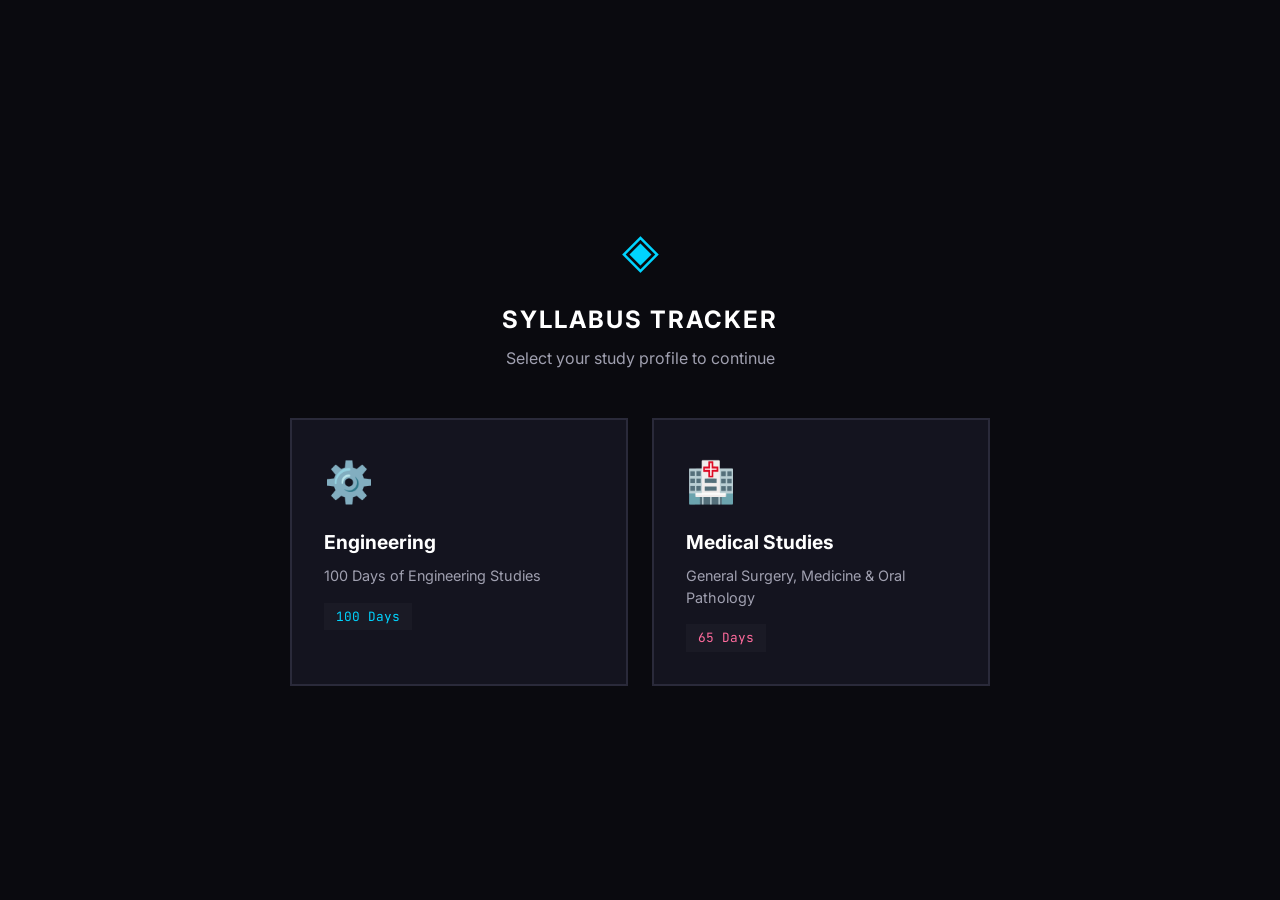
==== commit 6b9b078e: "Complete rewrite - fresh start with working sidebar navigation and user selection" ====
--- a/index.html
+++ b/index.html
@@ -4,252 +4,215 @@
     <meta charset="UTF-8">
     <meta name="viewport" content="width=device-width, initial-scale=1.0">
     <meta name="theme-color" content="#0a0a0f">
-    <meta name="description" content="100-Day Syllabus Tracker - Track your college syllabus completion">
-    <meta name="apple-mobile-web-app-capable" content="yes">
-    <meta name="apple-mobile-web-app-status-bar-style" content="black-translucent">
-    <title>SYLLABUS // 100 DAYS</title>
-    <link rel="icon" type="image/svg+xml" href="favicon.svg">
-    <link rel="apple-touch-icon" href="favicon.svg">
+    <title>Syllabus Tracker</title>
     <link rel="stylesheet" href="css/style.css">
     <link rel="preconnect" href="https://fonts.googleapis.com">
     <link rel="preconnect" href="https://fonts.gstatic.com" crossorigin>
     <link href="https://fonts.googleapis.com/css2?family=Inter:wght@400;500;600;700&family=JetBrains+Mono:wght@400;500;600&display=swap" rel="stylesheet">
 </head>
 <body>
-    <!-- User Selection Landing Page -->
+    <!-- User Selection Page -->
     <div class="user-selection-page" id="userSelectionPage">
         <div class="user-selection-container">
             <div class="user-selection-header">
-                <span class="logo-icon">◈</span>
+                <div class="logo-icon">◈</div>
                 <h1>SYLLABUS TRACKER</h1>
-                <p class="user-selection-subtitle">Select your study profile to continue</p>
-            </div>
-            <div class="user-cards-grid" id="userCardsGrid">
-                <!-- User cards rendered dynamically -->
-            </div>
-            <div class="user-selection-footer">
-                <p>Each profile tracks progress independently</p>
-            </div>
+                <p>Select your study profile to continue</p>
+            </div>
+            <div class="user-cards-grid" id="userCardsGrid"></div>
         </div>
     </div>
 
-    <!-- Main App Container (hidden until user selected) -->
-    <div class="main-app" id="mainApp" style="display: none;">
-        <!-- Header -->
-        <header class="header">
-            <div class="container">
-                <div class="header-content">
-                    <div class="logo">
-                        <span class="logo-icon">◈</span>
-                        <h1>SYLLABUS TRACKER</h1>
-                        <button class="switch-user-btn" onclick="switchUser()" title="Switch User">
-                            <span id="currentUserIcon">💻</span>
-                            <span class="switch-arrow">⇄</span>
-                        </button>
-                    </div>
-                <div class="header-stats">
-                    <div class="stat-item">
-                        <span class="stat-value" id="currentDay">D01</span>
-                        <span class="stat-label">Current</span>
-                    </div>
-                    <div class="stat-item">
-                        <span class="stat-value" id="daysLeft">100</span>
-                        <span class="stat-label">Left</span>
-                    </div>
-                    <div class="stat-item streak">
-                        <span class="stat-value" id="streakCount">0🔥</span>
-                        <span class="stat-label">Streak</span>
-                    </div>
-                    <div class="stat-item analytics-btn" onclick="openAnalyticsModal()" title="View Analytics (A)">
-                        <span class="stat-value">📊</span>
-                        <span class="stat-label">Stats</span>
-                    </div>
-                    <div class="sync-status">
-                        <span class="sync-indicator" id="syncIndicator"></span>
-                        <span id="syncText">Local</span>
-                    </div>
-                </div>
-            </div>
-        </div>
-    </header>
-
-    <!-- Progress Overview -->
-    <section class="progress-section">
-        <div class="container">
-            <div class="overall-progress">
-                <div class="progress-header">
-                    <h2>OVERALL PROGRESS</h2>
-                    <span class="progress-percentage" id="overallPercentage">0%</span>
-                </div>
-                <div class="progress-bar-container">
-                    <div class="progress-bar" id="overallProgressBar"></div>
-                </div>
-                <div class="progress-stats">
-                    <span><span id="completedTopics">0</span>/<span id="totalTopics">0</span> completed</span>
-                    <span id="estimatedCompletion"></span>
-                </div>
-            </div>
-        </div>
-    </section>
-
-    <!-- Filters and Controls -->
-    <section class="controls-section">
-        <div class="container">
-            <div class="controls-wrapper">
-                <div class="filter-group">
-                    <label>Subject</label>
-                    <select id="subjectFilter">
-                        <option value="all">All</option>
-                    </select>
-                </div>
-                <div class="filter-group">
-                    <label>View</label>
-                    <select id="dayFilter">
-                        <option value="all">All Days</option>
-                        <option value="today">Today</option>
-                        <option value="week">This Week</option>
-                        <option value="pending">Pending</option>
-                        <option value="completed">Completed</option>
-                    </select>
-                </div>
-                <div class="filter-group">
-                    <label>Priority</label>
-                    <select id="priorityFilter">
-                        <option value="all">All</option>
-                        <option value="high">High</option>
-                        <option value="medium">Medium</option>
-                        <option value="low">Low</option>
-                    </select>
-                </div>
-                <button class="btn btn-danger" id="resetProgress">Reset</button>
-            </div>
-        </div>
-    </section>
-
-    <!-- Cloud Sync Section -->
-    <section class="controls-section">
-        <div class="container">
-            <div class="sync-section">
-                <h3>☁ Cloud Sync (Cross-Device)</h3>
-                <div class="sync-controls">
-                    <input type="text" id="binIdInput" class="sync-input" placeholder="Paste Bin ID to sync across devices">
-                    <button class="btn" id="connectBinBtn">Connect</button>
-                    <button class="btn btn-primary" id="createBinBtn">Create New</button>
-                    <button class="btn" id="syncNowBtn">Sync Now</button>
-                    <button class="btn" id="exportBtn">↓ Export</button>
-                    <label class="btn" style="cursor:pointer">↑ Import<input type="file" id="importFile" accept=".json" style="display:none"></label>
-                </div>
-            </div>
-        </div>
-    </section>
-
-    <!-- Today's Focus -->
-    <section class="today-section" id="todaySection">
-        <div class="container">
-            <h2>TODAY <span class="today-date" id="todayDate"></span></h2>
-            <div class="today-topics" id="todayTopics"></div>
-        </div>
-    </section>
-
-    <!-- Subject Cards -->
-    <section class="subjects-section">
-        <div class="container">
-            <h2>SUBJECTS</h2>
-            <div class="subject-cards" id="subjectCards"></div>
-        </div>
-    </section>
-
-    <!-- Modal -->
-    <div class="modal" id="subjectModal">
+    <!-- Main App -->
+    <div class="app-container" id="mainApp" style="display: none;">
+        <!-- Sidebar -->
+        <aside class="sidebar" id="sidebar">
+            <div class="sidebar-header">
+                <div class="sidebar-logo">
+                    <span class="logo-icon">◈</span>
+                    <span class="logo-text">SYLLABUS</span>
+                </div>
+                <button class="sidebar-toggle" id="sidebarToggle">◀</button>
+            </div>
+
+            <div class="sidebar-user" id="sidebarUser">
+                <span class="user-icon" id="currentUserIcon">💻</span>
+                <span class="user-name" id="currentUserName">User</span>
+                <button class="switch-btn" id="switchUserBtn">Switch</button>
+            </div>
+
+            <nav class="sidebar-nav">
+                <a href="#" class="nav-item active" data-section="dashboard">
+                    <span class="nav-icon">📊</span>
+                    <span class="nav-text">Dashboard</span>
+                </a>
+                <a href="#" class="nav-item" data-section="today">
+                    <span class="nav-icon">📅</span>
+                    <span class="nav-text">Today</span>
+                    <span class="nav-badge" id="todayBadge">0</span>
+                </a>
+                <a href="#" class="nav-item" data-section="subjects">
+                    <span class="nav-icon">📚</span>
+                    <span class="nav-text">Subjects</span>
+                </a>
+                <a href="#" class="nav-item" data-section="schedule">
+                    <span class="nav-icon">📆</span>
+                    <span class="nav-text">Schedule</span>
+                </a>
+                <a href="#" class="nav-item" data-section="analytics">
+                    <span class="nav-icon">📈</span>
+                    <span class="nav-text">Analytics</span>
+                </a>
+                <a href="#" class="nav-item" data-section="settings">
+                    <span class="nav-icon">⚙️</span>
+                    <span class="nav-text">Settings</span>
+                </a>
+            </nav>
+
+            <div class="sidebar-footer">
+                <div class="sidebar-stats">
+                    <div class="stat">
+                        <span class="stat-value" id="sidebarDay">D01</span>
+                        <span class="stat-label">Day</span>
+                    </div>
+                    <div class="stat">
+                        <span class="stat-value" id="sidebarProgress">0%</span>
+                        <span class="stat-label">Done</span>
+                    </div>
+                </div>
+            </div>
+        </aside>
+
+        <!-- Mobile Header -->
+        <header class="mobile-header" id="mobileHeader">
+            <button class="menu-btn" id="menuBtn">☰</button>
+            <span class="mobile-title">SYLLABUS</span>
+            <span class="mobile-day" id="mobileDay">D01</span>
+        </header>
+
+        <!-- Sidebar Overlay -->
+        <div class="sidebar-overlay" id="sidebarOverlay"></div>
+
+        <!-- Main Content -->
+        <main class="main-content" id="mainContent">
+            <!-- Dashboard Section -->
+            <section class="content-section active" id="dashboardSection">
+                <div class="section-header">
+                    <h1>Dashboard</h1>
+                    <span class="current-date" id="currentDate"></span>
+                </div>
+                <div class="dashboard-grid">
+                    <div class="dashboard-card progress-card">
+                        <h3>Overall Progress</h3>
+                        <div class="progress-circle" id="progressCircle">
+                            <span class="progress-value" id="progressValue">0%</span>
+                        </div>
+                        <div class="progress-details">
+                            <span><span id="completedCount">0</span>/<span id="totalCount">0</span> topics</span>
+                        </div>
+                    </div>
+                    <div class="dashboard-card stats-card">
+                        <div class="stat-item">
+                            <span class="stat-number" id="currentDayNum">1</span>
+                            <span class="stat-label">Current Day</span>
+                        </div>
+                        <div class="stat-item">
+                            <span class="stat-number" id="daysLeft">100</span>
+                            <span class="stat-label">Days Left</span>
+                        </div>
+                        <div class="stat-item">
+                            <span class="stat-number" id="streakCount">0</span>
+                            <span class="stat-label">Day Streak</span>
+                        </div>
+                    </div>
+                </div>
+                <div class="dashboard-card">
+                    <div class="card-header">
+                        <h3>Today's Focus</h3>
+                        <a href="#" class="view-all" data-section="today">View All →</a>
+                    </div>
+                    <div class="today-preview" id="todayPreview"></div>
+                </div>
+            </section>
+
+            <!-- Today Section -->
+            <section class="content-section" id="todaySection">
+                <div class="section-header">
+                    <h1>Today's Topics</h1>
+                    <span class="today-date" id="todayDate"></span>
+                </div>
+                <div class="today-topics" id="todayTopics"></div>
+            </section>
+
+            <!-- Subjects Section -->
+            <section class="content-section" id="subjectsSection">
+                <div class="section-header">
+                    <h1>Subjects</h1>
+                </div>
+                <div class="subjects-grid" id="subjectsGrid"></div>
+            </section>
+
+            <!-- Schedule Section -->
+            <section class="content-section" id="scheduleSection">
+                <div class="section-header">
+                    <h1>Schedule Grid</h1>
+                </div>
+                <div class="schedule-grid" id="scheduleGrid"></div>
+            </section>
+
+            <!-- Analytics Section -->
+            <section class="content-section" id="analyticsSection">
+                <div class="section-header">
+                    <h1>Analytics</h1>
+                </div>
+                <div class="analytics-content" id="analyticsContent"></div>
+            </section>
+
+            <!-- Settings Section -->
+            <section class="content-section" id="settingsSection">
+                <div class="section-header">
+                    <h1>Settings</h1>
+                </div>
+                <div class="settings-content">
+                    <div class="settings-card">
+                        <h3>Cloud Sync</h3>
+                        <p>Sync your progress across devices</p>
+                        <input type="text" id="binIdInput" placeholder="Paste Bin ID here">
+                        <div class="settings-buttons">
+                            <button class="btn" id="connectBtn">Connect</button>
+                            <button class="btn btn-primary" id="createBinBtn">Create New</button>
+                            <button class="btn" id="syncBtn">Sync Now</button>
+                        </div>
+                    </div>
+                    <div class="settings-card danger">
+                        <h3>Reset Progress</h3>
+                        <p>Clear all progress for this profile</p>
+                        <button class="btn btn-danger" id="resetBtn">Reset All</button>
+                    </div>
+                </div>
+            </section>
+        </main>
+    </div>
+
+    <!-- Quiz Modal -->
+    <div class="modal" id="quizModal">
         <div class="modal-content">
             <div class="modal-header">
-                <h2 id="modalTitle">Subject</h2>
-                <button class="modal-close" id="modalClose">×</button>
-            </div>
-            <div class="modal-body" id="modalBody"></div>
+                <h2 id="quizTitle">Topic Quiz</h2>
+                <button class="modal-close" id="closeQuiz">&times;</button>
+            </div>
+            <div class="modal-body" id="quizBody"></div>
         </div>
     </div>
 
-    <!-- Schedule Grid -->
-    <section class="schedule-section">
-        <div class="container">
-            <h2>100-DAY GRID</h2>
-            <div class="schedule-legend">
-                <span class="legend-item"><span class="legend-color completed"></span> Done</span>
-                <span class="legend-item"><span class="legend-color current"></span> Today</span>
-                <span class="legend-item"><span class="legend-color buffer"></span> Buffer</span>
-                <span class="legend-item"><span class="legend-color pending"></span> Pending</span>
-            </div>
-            <div class="schedule-grid" id="scheduleGrid"></div>
-        </div>
-    </section>
-
-    <!-- Footer -->
-    <footer class="footer">
-        <div class="container">
-            <p>Stay consistent. Stay focused.</p>
-            <p class="footer-note">Progress syncs to cloud when connected. • <kbd>Esc</kbd> close modal • <kbd>?</kbd> keyboard help</p>
-        </div>
-    </footer>
-
-    <!-- Keyboard shortcuts modal -->
-    <div class="modal" id="helpModal">
-        <div class="modal-content" style="max-width: 400px;">
+    <!-- Subject Modal -->
+    <div class="modal" id="subjectModal">
+        <div class="modal-content modal-large">
             <div class="modal-header">
-                <h2>Keyboard Shortcuts</h2>
-                <button class="modal-close" onclick="document.getElementById('helpModal').classList.remove('active')">×</button>
-            </div>
-            <div class="modal-body">
-                <div style="display:grid;gap:0.5rem;">
-                    <div style="display:flex;justify-content:space-between;"><kbd>Esc</kbd> <span>Close modal</span></div>
-                    <div style="display:flex;justify-content:space-between;"><kbd>?</kbd> <span>Show this help</span></div>
-                    <div style="display:flex;justify-content:space-between;"><kbd>S</kbd> <span>Sync now</span></div>
-                    <div style="display:flex;justify-content:space-between;"><kbd>E</kbd> <span>Export data</span></div>
-                    <div style="display:flex;justify-content:space-between;"><kbd>A</kbd> <span>Open analytics</span></div>
-                    <div style="font-size:0.75rem;color:var(--text-muted);margin-top:0.5rem;padding-top:0.5rem;border-top:1px solid var(--border-color);">During Quiz:</div>
-                    <div style="display:flex;justify-content:space-between;"><kbd>1-4</kbd> <span>Select answer</span></div>
-                    <div style="display:flex;justify-content:space-between;"><kbd>Enter</kbd> <span>Submit answer</span></div>
-                </div>
-            </div>
-        </div>
-    </div>
-
-    <!-- Quiz Modal -->
-    <div class="modal" id="quizModal">
-        <div class="modal-content quiz-modal-content">
-            <div class="modal-header">
-                <h2 id="quizModalTitle">Topic Quiz</h2>
-                <button class="modal-close" id="quizModalClose">×</button>
-            </div>
-            <div class="modal-body" id="quizModalBody">
-                <!-- Quiz content rendered dynamically -->
-            </div>
-        </div>
-    </div>
-
-    <!-- Topic Details Modal -->
-    <div class="modal" id="topicModal">
-        <div class="modal-content topic-modal-content">
-            <div class="modal-header">
-                <h2 id="topicModalTitle">Topic Details</h2>
-                <button class="modal-close" id="topicModalClose">×</button>
-            </div>
-            <div class="modal-body" id="topicModalBody">
-                <!-- Topic details rendered dynamically -->
-            </div>
-        </div>
-    </div>
-
-    <!-- Analytics Modal -->
-    <div class="modal" id="analyticsModal">
-        <div class="modal-content analytics-modal-content">
-            <div class="modal-header">
-                <h2>📊 Performance Analytics</h2>
-                <button class="modal-close" onclick="closeAnalyticsModal()">×</button>
-            </div>
-            <div class="modal-body" id="analyticsModalBody">
-                <!-- Analytics rendered dynamically -->
-            </div>
+                <h2 id="subjectTitle">Subject</h2>
+                <button class="modal-close" id="closeSubject">&times;</button>
+            </div>
+            <div class="modal-body" id="subjectBody"></div>
         </div>
     </div>
 
--- a/css/style.css
+++ b/css/style.css
@@ -1,14 +1,10 @@
-/* ===== CSS Variables - Sharp Dark Professional Theme ===== */
+/* ===== Variables ===== */
 :root {
     --primary: #00d4ff;
     --primary-dim: #0099cc;
     --secondary: #00ff88;
-    --accent: #ff6b35;
     --danger: #ff3366;
-    --success: #00ff88;
-    --warning: #ffcc00;
     --medical: #ff6b9d;
-    --medical-dim: #cc5580;
     
     --bg-primary: #0a0a0f;
     --bg-secondary: #12121a;
@@ -21,18 +17,30 @@
     --text-muted: #606070;
     
     --border-color: #2a2a3a;
-    --border-accent: #00d4ff33;
     
     --shadow: 0 2px 8px rgba(0, 0, 0, 0.5);
     --shadow-lg: 0 8px 24px rgba(0, 0, 0, 0.6);
-    --glow: 0 0 20px rgba(0, 212, 255, 0.15);
-    
-    --radius: 2px;
-    --radius-sm: 1px;
-    --radius-lg: 4px;
-    
-    --transition: all 0.15s ease;
-    --font-mono: 'JetBrains Mono', 'Fira Code', monospace;
+    
+    --transition: all 0.2s ease;
+    --font-mono: 'JetBrains Mono', monospace;
+    
+    --sidebar-width: 260px;
+    --sidebar-collapsed: 70px;
+}
+
+/* ===== Reset ===== */
+* {
+    margin: 0;
+    padding: 0;
+    box-sizing: border-box;
+}
+
+body {
+    font-family: 'Inter', sans-serif;
+    background: var(--bg-primary);
+    color: var(--text-primary);
+    line-height: 1.5;
+    min-height: 100vh;
 }
 
 /* ===== User Selection Page ===== */
@@ -41,12 +49,11 @@
     align-items: center;
     justify-content: center;
     min-height: 100vh;
-    background: var(--bg-primary);
     padding: 2rem;
 }
 
 .user-selection-container {
-    max-width: 800px;
+    max-width: 700px;
     width: 100%;
     text-align: center;
 }
@@ -57,56 +64,34 @@
 
 .user-selection-header .logo-icon {
     font-size: 3rem;
+    color: var(--primary);
     display: block;
     margin-bottom: 1rem;
-    color: var(--primary);
 }
 
 .user-selection-header h1 {
     font-size: 1.5rem;
-    font-weight: 600;
     letter-spacing: 2px;
     margin-bottom: 0.5rem;
-    text-transform: uppercase;
-}
-
-.user-selection-subtitle {
-    color: var(--text-secondary);
-    font-size: 0.9rem;
+}
+
+.user-selection-header p {
+    color: var(--text-secondary);
 }
 
 .user-cards-grid {
     display: grid;
     grid-template-columns: repeat(auto-fit, minmax(280px, 1fr));
     gap: 1.5rem;
-    margin-bottom: 2rem;
 }
 
 .user-card {
     background: var(--bg-card);
-    border: 1px solid var(--border-color);
+    border: 2px solid var(--border-color);
     padding: 2rem;
     cursor: pointer;
     transition: var(--transition);
     text-align: left;
-    position: relative;
-    overflow: hidden;
-}
-
-.user-card::before {
-    content: '';
-    position: absolute;
-    top: 0;
-    left: 0;
-    right: 0;
-    height: 3px;
-    background: var(--primary);
-    transform: scaleX(0);
-    transition: transform 0.3s ease;
-}
-
-.user-card.medical::before {
-    background: var(--medical);
 }
 
 .user-card:hover {
@@ -119,346 +104,711 @@
     border-color: var(--medical);
 }
 
-.user-card:hover::before {
-    transform: scaleX(1);
-}
-
 .user-card-icon {
-    font-size: 3rem;
-    margin-bottom: 1rem;
-}
-
-.user-card-info h3 {
-    font-size: 1.1rem;
-    font-weight: 600;
+    font-size: 2.5rem;
+    margin-bottom: 1rem;
+}
+
+.user-card h3 {
+    font-size: 1.2rem;
     margin-bottom: 0.5rem;
-    color: var(--text-primary);
-}
-
-.user-card-info p {
-    font-size: 0.8rem;
-    color: var(--text-secondary);
-    margin-bottom: 0.75rem;
-    line-height: 1.4;
+}
+
+.user-card p {
+    color: var(--text-secondary);
+    font-size: 0.9rem;
+    margin-bottom: 1rem;
 }
 
 .user-card-days {
     display: inline-block;
     background: var(--bg-tertiary);
-    border: 1px solid var(--border-color);
+    padding: 0.25rem 0.75rem;
+    font-size: 0.8rem;
+    font-family: var(--font-mono);
+    color: var(--primary);
+}
+
+.user-card.medical .user-card-days {
+    color: var(--medical);
+}
+
+/* ===== App Container ===== */
+.app-container {
+    display: flex;
+    min-height: 100vh;
+}
+
+/* ===== Sidebar ===== */
+.sidebar {
+    width: var(--sidebar-width);
+    background: var(--bg-secondary);
+    border-right: 1px solid var(--border-color);
+    display: flex;
+    flex-direction: column;
+    position: fixed;
+    top: 0;
+    left: 0;
+    height: 100vh;
+    z-index: 1000;
+    transition: var(--transition);
+}
+
+.sidebar.collapsed {
+    width: var(--sidebar-collapsed);
+}
+
+.sidebar-header {
+    display: flex;
+    align-items: center;
+    justify-content: space-between;
+    padding: 1rem;
+    border-bottom: 1px solid var(--border-color);
+}
+
+.sidebar-logo {
+    display: flex;
+    align-items: center;
+    gap: 0.5rem;
+}
+
+.sidebar-logo .logo-icon {
+    color: var(--primary);
+    font-size: 1.5rem;
+}
+
+.sidebar-logo .logo-text {
+    font-weight: 600;
+    font-size: 0.9rem;
+    letter-spacing: 1px;
+}
+
+.sidebar.collapsed .logo-text {
+    display: none;
+}
+
+.sidebar-toggle {
+    background: none;
+    border: none;
+    color: var(--text-muted);
+    cursor: pointer;
+    padding: 0.5rem;
+    font-size: 0.8rem;
+    transition: var(--transition);
+}
+
+.sidebar-toggle:hover {
+    color: var(--primary);
+}
+
+.sidebar.collapsed .sidebar-toggle {
+    transform: rotate(180deg);
+}
+
+.sidebar-user {
+    display: flex;
+    align-items: center;
+    gap: 0.75rem;
+    padding: 1rem;
+    margin: 0.5rem;
+    background: var(--bg-tertiary);
+    border: 1px solid var(--border-color);
+}
+
+.sidebar.collapsed .sidebar-user {
+    justify-content: center;
+    padding: 0.75rem;
+}
+
+.user-icon {
+    font-size: 1.5rem;
+}
+
+.user-name {
+    flex: 1;
+    font-size: 0.85rem;
+    font-weight: 500;
+}
+
+.sidebar.collapsed .user-name,
+.sidebar.collapsed .switch-btn {
+    display: none;
+}
+
+.switch-btn {
+    background: var(--bg-hover);
+    border: 1px solid var(--border-color);
+    color: var(--text-secondary);
     padding: 0.25rem 0.5rem;
     font-size: 0.7rem;
-    text-transform: uppercase;
-    letter-spacing: 0.5px;
-    font-family: var(--font-mono);
-    color: var(--primary);
-}
-
-.user-card.medical .user-card-days {
-    color: var(--medical);
-}
-
-.user-card-progress {
-    margin-top: 1rem;
-    height: 4px;
-    background: var(--bg-tertiary);
-    border-radius: 2px;
-    overflow: hidden;
-}
-
-.user-progress-bar {
-    height: 100%;
-    background: var(--primary);
-    width: 0;
-    transition: width 0.5s ease;
-}
-
-.user-card.medical .user-progress-bar {
-    background: var(--medical);
-}
-
-.user-selection-footer {
-    color: var(--text-muted);
-    font-size: 0.75rem;
-}
-
-/* ===== Switch User Button ===== */
-.switch-user-btn {
-    display: flex;
-    align-items: center;
-    gap: 0.25rem;
-    background: var(--bg-tertiary);
-    border: 1px solid var(--border-color);
-    color: var(--text-secondary);
-    padding: 0.25rem 0.5rem;
     cursor: pointer;
     transition: var(--transition);
-    font-size: 0.8rem;
-    margin-left: 0.75rem;
-}
-
-.switch-user-btn:hover {
+}
+
+.switch-btn:hover {
     border-color: var(--primary);
     color: var(--primary);
 }
 
-.switch-user-btn .switch-arrow {
-    font-size: 0.7rem;
-}
-
-/* ===== Reset & Base ===== */
-* {
-    margin: 0;
-    padding: 0;
-    box-sizing: border-box;
-}
-
-html {
-    scroll-behavior: smooth;
-}
-
-body {
-    font-family: 'Inter', -apple-system, BlinkMacSystemFont, sans-serif;
-    background: var(--bg-primary);
+.sidebar-nav {
+    flex: 1;
+    padding: 0.5rem;
+}
+
+.nav-item {
+    display: flex;
+    align-items: center;
+    gap: 0.75rem;
+    padding: 0.75rem 1rem;
+    color: var(--text-secondary);
+    text-decoration: none;
+    transition: var(--transition);
+    border-left: 3px solid transparent;
+    margin-bottom: 0.25rem;
+}
+
+.nav-item:hover {
+    background: var(--bg-hover);
     color: var(--text-primary);
-    line-height: 1.5;
-    min-height: 100vh;
-    font-size: 14px;
-}
-
-.container {
-    max-width: 1400px;
-    margin: 0 auto;
-    padding: 0 1.5rem;
-}
-
-/* ===== Header ===== */
-.header {
-    background: var(--bg-secondary);
-    border-bottom: 1px solid var(--border-color);
-    padding: 0.75rem 0;
-    position: sticky;
-    top: 0;
-    z-index: 100;
-}
-
-.header-content {
-    display: flex;
-    justify-content: space-between;
-    align-items: center;
-    flex-wrap: wrap;
+}
+
+.nav-item.active {
+    background: var(--bg-tertiary);
+    color: var(--primary);
+    border-left-color: var(--primary);
+}
+
+.nav-icon {
+    font-size: 1.1rem;
+    width: 24px;
+    text-align: center;
+}
+
+.nav-text {
+    font-size: 0.85rem;
+}
+
+.sidebar.collapsed .nav-text,
+.sidebar.collapsed .nav-badge {
+    display: none;
+}
+
+.sidebar.collapsed .nav-item {
+    justify-content: center;
+    padding: 0.75rem;
+}
+
+.nav-badge {
+    margin-left: auto;
+    background: var(--primary);
+    color: var(--bg-primary);
+    font-size: 0.65rem;
+    padding: 0.15rem 0.4rem;
+    border-radius: 10px;
+    min-width: 18px;
+    text-align: center;
+}
+
+.sidebar-footer {
+    padding: 1rem;
+    border-top: 1px solid var(--border-color);
+}
+
+.sidebar-stats {
+    display: flex;
     gap: 1rem;
-}
-
-.logo {
-    display: flex;
-    align-items: center;
-    gap: 0.5rem;
-}
-
-.logo-icon {
-    font-size: 1.25rem;
-}
-
-.logo h1 {
-    font-size: 0.9rem;
+    text-align: center;
+}
+
+.sidebar-stats .stat {
+    flex: 1;
+}
+
+.sidebar-stats .stat-value {
+    display: block;
+    font-size: 1rem;
     font-weight: 600;
-    color: var(--text-primary);
-    text-transform: uppercase;
-    letter-spacing: 1px;
-}
-
-.header-stats {
-    display: flex;
-    gap: 1rem;
-}
-
-.stat-item {
-    display: flex;
-    flex-direction: column;
-    align-items: center;
-    padding: 0.4rem 0.75rem;
-    background: var(--bg-tertiary);
-    border: 1px solid var(--border-color);
-}
-
-.stat-value {
-    font-size: 1rem;
-    font-weight: 700;
-    color: var(--primary);
     font-family: var(--font-mono);
-}
-
-.stat-label {
+    color: var(--primary);
+}
+
+.sidebar-stats .stat-label {
     font-size: 0.65rem;
     color: var(--text-muted);
     text-transform: uppercase;
-    letter-spacing: 1px;
-}
-
-/* ===== Sync Status ===== */
-.sync-status {
-    display: flex;
-    align-items: center;
-    gap: 0.5rem;
-    padding: 0.4rem 0.75rem;
-    background: var(--bg-tertiary);
-    border: 1px solid var(--border-color);
-    font-size: 0.7rem;
-    text-transform: uppercase;
-    letter-spacing: 0.5px;
-}
-
-.sync-indicator {
-    width: 6px;
-    height: 6px;
-    border-radius: 50%;
-    background: var(--text-muted);
-}
-
-.sync-indicator.synced {
-    background: var(--success);
-    box-shadow: 0 0 6px var(--success);
-}
-
-.sync-indicator.syncing {
-    background: var(--warning);
-    animation: pulse 1s infinite;
-}
-
-.sync-indicator.error {
-    background: var(--danger);
-}
-
-@keyframes pulse {
-    0%, 100% { opacity: 1; }
-    50% { opacity: 0.4; }
-}
-
-/* ===== Progress Section ===== */
-.progress-section {
-    padding: 1.5rem 0;
+}
+
+.sidebar.collapsed .stat-label {
+    display: none;
+}
+
+/* ===== Mobile Header ===== */
+.mobile-header {
+    display: none;
+    position: fixed;
+    top: 0;
+    left: 0;
+    right: 0;
+    height: 56px;
     background: var(--bg-secondary);
     border-bottom: 1px solid var(--border-color);
-}
-
-.overall-progress {
+    z-index: 999;
+    align-items: center;
+    justify-content: space-between;
+    padding: 0 1rem;
+}
+
+.menu-btn {
+    background: none;
+    border: none;
+    color: var(--text-primary);
+    font-size: 1.5rem;
+    cursor: pointer;
+}
+
+.mobile-title {
+    font-weight: 600;
+    letter-spacing: 1px;
+}
+
+.mobile-day {
+    font-family: var(--font-mono);
+    color: var(--primary);
+}
+
+/* ===== Sidebar Overlay ===== */
+.sidebar-overlay {
+    display: none;
+    position: fixed;
+    top: 0;
+    left: 0;
+    right: 0;
+    bottom: 0;
+    background: rgba(0, 0, 0, 0.7);
+    z-index: 999;
+}
+
+.sidebar-overlay.active {
+    display: block;
+}
+
+/* ===== Main Content ===== */
+.main-content {
+    flex: 1;
+    margin-left: var(--sidebar-width);
+    padding: 2rem;
+    min-height: 100vh;
+    transition: var(--transition);
+}
+
+.sidebar.collapsed ~ .main-content {
+    margin-left: var(--sidebar-collapsed);
+}
+
+.content-section {
+    display: none;
+}
+
+.content-section.active {
+    display: block;
+}
+
+.section-header {
+    display: flex;
+    align-items: center;
+    justify-content: space-between;
+    margin-bottom: 1.5rem;
+}
+
+.section-header h1 {
+    font-size: 1.5rem;
+}
+
+.current-date, .today-date {
+    font-family: var(--font-mono);
+    color: var(--primary);
+    font-size: 0.9rem;
+}
+
+/* ===== Dashboard ===== */
+.dashboard-grid {
+    display: grid;
+    grid-template-columns: repeat(auto-fit, minmax(250px, 1fr));
+    gap: 1.5rem;
+    margin-bottom: 1.5rem;
+}
+
+.dashboard-card {
     background: var(--bg-card);
-    padding: 1.25rem;
-    border: 1px solid var(--border-color);
-}
-
-.progress-header {
+    border: 1px solid var(--border-color);
+    padding: 1.5rem;
+}
+
+.dashboard-card h3 {
+    font-size: 0.9rem;
+    color: var(--text-secondary);
+    margin-bottom: 1rem;
+}
+
+.card-header {
     display: flex;
     justify-content: space-between;
     align-items: center;
-    margin-bottom: 0.75rem;
-}
-
-.progress-header h2 {
-    font-size: 0.75rem;
-    font-weight: 500;
-    text-transform: uppercase;
-    letter-spacing: 1px;
-    color: var(--text-secondary);
-}
-
-.progress-percentage {
+    margin-bottom: 1rem;
+}
+
+.view-all {
+    color: var(--primary);
+    text-decoration: none;
+    font-size: 0.8rem;
+}
+
+.view-all:hover {
+    text-decoration: underline;
+}
+
+.progress-card {
+    text-align: center;
+}
+
+.progress-circle {
+    width: 120px;
+    height: 120px;
+    border: 4px solid var(--border-color);
+    border-radius: 50%;
+    display: flex;
+    align-items: center;
+    justify-content: center;
+    margin: 0 auto 1rem;
+    position: relative;
+}
+
+.progress-value {
     font-size: 1.5rem;
     font-weight: 700;
-    color: var(--primary);
     font-family: var(--font-mono);
-}
-
-.progress-bar-container {
+    color: var(--primary);
+}
+
+.progress-details {
+    color: var(--text-secondary);
+    font-size: 0.85rem;
+}
+
+.stats-card {
+    display: grid;
+    grid-template-columns: repeat(3, 1fr);
+    gap: 1rem;
+}
+
+.stat-item {
+    text-align: center;
+    padding: 1rem;
+    background: var(--bg-tertiary);
+}
+
+.stat-number {
+    display: block;
+    font-size: 1.5rem;
+    font-weight: 700;
+    font-family: var(--font-mono);
+    color: var(--primary);
+}
+
+.stat-label {
+    font-size: 0.7rem;
+    color: var(--text-muted);
+    text-transform: uppercase;
+}
+
+.today-preview {
+    display: flex;
+    flex-direction: column;
+    gap: 0.5rem;
+}
+
+.preview-item {
+    display: flex;
+    align-items: center;
+    gap: 0.75rem;
+    padding: 0.75rem;
+    background: var(--bg-tertiary);
+    border: 1px solid var(--border-color);
+}
+
+.preview-item.completed {
+    opacity: 0.5;
+}
+
+.preview-item.completed .preview-title {
+    text-decoration: line-through;
+}
+
+.preview-status {
+    color: var(--primary);
+    font-weight: 600;
+}
+
+.preview-title {
+    flex: 1;
+    font-size: 0.9rem;
+}
+
+.preview-subject {
+    font-size: 0.7rem;
+    color: var(--text-muted);
+    text-transform: uppercase;
+}
+
+/* ===== Today Section ===== */
+.today-topics {
+    display: flex;
+    flex-direction: column;
+    gap: 1rem;
+}
+
+.topic-card {
+    background: var(--bg-card);
+    border: 1px solid var(--border-color);
+    padding: 1.5rem;
+    transition: var(--transition);
+}
+
+.topic-card:hover {
+    border-color: var(--primary);
+}
+
+.topic-card.completed {
+    opacity: 0.6;
+    border-color: var(--secondary);
+}
+
+.topic-header {
+    display: flex;
+    justify-content: space-between;
+    align-items: flex-start;
+    margin-bottom: 0.75rem;
+}
+
+.topic-title {
+    font-size: 1rem;
+    font-weight: 600;
+}
+
+.topic-subject {
+    font-size: 0.7rem;
+    padding: 0.25rem 0.5rem;
+    background: var(--bg-tertiary);
+}
+
+.topic-subtopics {
+    display: flex;
+    flex-wrap: wrap;
+    gap: 0.5rem;
+    margin-bottom: 1rem;
+}
+
+.subtopic {
+    font-size: 0.8rem;
+    color: var(--text-secondary);
+    padding: 0.25rem 0.5rem;
+    background: var(--bg-tertiary);
+}
+
+.topic-actions {
+    display: flex;
+    gap: 0.5rem;
+}
+
+/* ===== Subjects Grid ===== */
+.subjects-grid {
+    display: grid;
+    grid-template-columns: repeat(auto-fit, minmax(300px, 1fr));
+    gap: 1.5rem;
+}
+
+.subject-card {
+    background: var(--bg-card);
+    border: 1px solid var(--border-color);
+    padding: 1.5rem;
+    cursor: pointer;
+    transition: var(--transition);
+}
+
+.subject-card:hover {
+    border-color: var(--primary);
+}
+
+.subject-header {
+    display: flex;
+    justify-content: space-between;
+    align-items: center;
+    margin-bottom: 1rem;
+}
+
+.subject-name {
+    font-size: 1.1rem;
+    font-weight: 600;
+}
+
+.subject-progress {
+    font-family: var(--font-mono);
+    color: var(--primary);
+}
+
+.subject-bar {
     height: 4px;
     background: var(--bg-tertiary);
-    overflow: hidden;
-    margin-bottom: 0.75rem;
-}
-
-.progress-bar {
+    margin-bottom: 1rem;
+}
+
+.subject-bar-fill {
     height: 100%;
     background: var(--primary);
     transition: width 0.3s ease;
-    width: 0%;
-}
-
-.progress-stats {
+}
+
+.subject-stats {
     display: flex;
     justify-content: space-between;
-    flex-wrap: wrap;
-    gap: 0.5rem;
+    font-size: 0.8rem;
+    color: var(--text-secondary);
+}
+
+/* ===== Schedule Grid ===== */
+.schedule-grid {
+    display: grid;
+    grid-template-columns: repeat(auto-fill, minmax(40px, 1fr));
+    gap: 4px;
+}
+
+.schedule-day {
+    aspect-ratio: 1;
+    display: flex;
+    align-items: center;
+    justify-content: center;
+    background: var(--bg-tertiary);
+    border: 1px solid var(--border-color);
     font-size: 0.75rem;
+    font-family: var(--font-mono);
+    cursor: pointer;
+    transition: var(--transition);
+}
+
+.schedule-day:hover {
+    border-color: var(--primary);
+}
+
+.schedule-day.completed {
+    background: var(--secondary);
+    color: var(--bg-primary);
+}
+
+.schedule-day.current {
+    border-color: var(--primary);
+    box-shadow: 0 0 10px rgba(0, 212, 255, 0.3);
+}
+
+.schedule-day.buffer {
+    background: var(--bg-hover);
+}
+
+/* ===== Analytics ===== */
+.analytics-content {
+    display: grid;
+    grid-template-columns: repeat(auto-fit, minmax(250px, 1fr));
+    gap: 1.5rem;
+}
+
+.analytics-card {
+    background: var(--bg-card);
+    border: 1px solid var(--border-color);
+    padding: 1.5rem;
+}
+
+.analytics-card h3 {
+    font-size: 0.9rem;
+    color: var(--text-secondary);
+    margin-bottom: 1rem;
+}
+
+.analytics-value {
+    font-size: 2rem;
+    font-weight: 700;
+    font-family: var(--font-mono);
+    color: var(--primary);
+}
+
+.analytics-label {
+    font-size: 0.8rem;
     color: var(--text-muted);
-    font-family: var(--font-mono);
-}
-
-/* ===== Controls Section ===== */
-.controls-section {
-    padding: 1rem 0;
-    background: var(--bg-primary);
-    border-bottom: 1px solid var(--border-color);
-}
-
-.controls-wrapper {
-    display: flex;
-    flex-wrap: wrap;
-    gap: 0.75rem;
-    align-items: flex-end;
-}
-
-.filter-group {
-    display: flex;
-    flex-direction: column;
-    gap: 0.25rem;
-}
-
-.filter-group label {
-    font-size: 0.65rem;
-    color: var(--text-muted);
-    text-transform: uppercase;
-    letter-spacing: 1px;
-}
-
-.filter-group select {
-    padding: 0.5rem 0.75rem;
-    border: 1px solid var(--border-color);
-    background: var(--bg-tertiary);
+}
+
+/* ===== Settings ===== */
+.settings-content {
+    max-width: 600px;
+}
+
+.settings-card {
+    background: var(--bg-card);
+    border: 1px solid var(--border-color);
+    padding: 1.5rem;
+    margin-bottom: 1rem;
+}
+
+.settings-card h3 {
+    margin-bottom: 0.5rem;
+}
+
+.settings-card p {
+    color: var(--text-secondary);
+    font-size: 0.9rem;
+    margin-bottom: 1rem;
+}
+
+.settings-card input {
+    width: 100%;
+    padding: 0.75rem;
+    background: var(--bg-tertiary);
+    border: 1px solid var(--border-color);
     color: var(--text-primary);
-    font-size: 0.8rem;
-    cursor: pointer;
-    min-width: 130px;
-    font-family: inherit;
-}
-
-.filter-group select:focus {
+    margin-bottom: 1rem;
+}
+
+.settings-card input:focus {
     outline: none;
     border-color: var(--primary);
 }
 
+.settings-buttons {
+    display: flex;
+    gap: 0.5rem;
+    flex-wrap: wrap;
+}
+
+.settings-card.danger {
+    border-color: var(--danger);
+}
+
+/* ===== Buttons ===== */
 .btn {
     padding: 0.5rem 1rem;
-    border: 1px solid var(--border-color);
-    font-size: 0.75rem;
-    font-weight: 500;
+    background: var(--bg-tertiary);
+    border: 1px solid var(--border-color);
+    color: var(--text-primary);
     cursor: pointer;
+    font-size: 0.85rem;
     transition: var(--transition);
-    text-transform: uppercase;
-    letter-spacing: 0.5px;
-    background: var(--bg-tertiary);
-    color: var(--text-primary);
 }
 
 .btn:hover {
-    background: var(--bg-hover);
     border-color: var(--primary);
 }
 
 .btn-primary {
     background: var(--primary);
+    border-color: var(--primary);
     color: var(--bg-primary);
-    border-color: var(--primary);
 }
 
 .btn-primary:hover {
@@ -472,227 +822,13 @@
 
 .btn-danger:hover {
     background: var(--danger);
-    color: white;
-}
-
-/* ===== Today Section ===== */
-.today-section {
-    padding: 1.5rem 0;
-}
-
-.today-section h2 {
-    font-size: 0.8rem;
-    margin-bottom: 1rem;
-    display: flex;
-    align-items: center;
-    gap: 0.5rem;
-    text-transform: uppercase;
-    letter-spacing: 1px;
-    color: var(--text-secondary);
-}
-
-.today-date {
-    font-size: 0.7rem;
-    color: var(--text-muted);
-    font-weight: 400;
-    font-family: var(--font-mono);
-}
-
-.today-topics {
-    display: grid;
-    gap: 0.5rem;
-}
-
-.today-topic-card {
-    display: flex;
-    align-items: center;
-    gap: 0.75rem;
-    padding: 0.75rem;
-    background: var(--bg-card);
-    border: 1px solid var(--border-color);
-    transition: var(--transition);
-}
-
-.today-topic-card:hover {
-    border-color: var(--primary);
-    background: var(--bg-hover);
-}
-
-.today-topic-card.completed {
-    opacity: 0.5;
-}
-
-.topic-checkbox {
-    width: 18px;
-    height: 18px;
-    border: 2px solid var(--border-color);
-    cursor: pointer;
-    display: flex;
-    align-items: center;
-    justify-content: center;
-    transition: var(--transition);
-    flex-shrink: 0;
-}
-
-.topic-checkbox:hover {
-    border-color: var(--primary);
-}
-
-.topic-checkbox.checked {
-    background: var(--success);
-    border-color: var(--success);
-}
-
-.topic-checkbox.checked::after {
-    content: '✓';
+    color: var(--text-primary);
+}
+
+.btn-success {
+    background: var(--secondary);
+    border-color: var(--secondary);
     color: var(--bg-primary);
-    font-weight: bold;
-    font-size: 11px;
-}
-
-.topic-info {
-    flex: 1;
-    min-width: 0;
-}
-
-.topic-name {
-    font-size: 0.85rem;
-    font-weight: 500;
-    margin-bottom: 0.2rem;
-    white-space: nowrap;
-    overflow: hidden;
-    text-overflow: ellipsis;
-}
-
-.topic-meta {
-    display: flex;
-    gap: 0.5rem;
-    font-size: 0.7rem;
-    color: var(--text-muted);
-    flex-wrap: wrap;
-}
-
-.topic-subject {
-    padding: 0.1rem 0.4rem;
-    border: 1px solid;
-    font-weight: 600;
-    font-size: 0.65rem;
-    text-transform: uppercase;
-    letter-spacing: 0.5px;
-}
-
-/* ===== Subject Cards ===== */
-.subjects-section {
-    padding: 1.5rem 0;
-    background: var(--bg-secondary);
-}
-
-.subjects-section h2 {
-    font-size: 0.8rem;
-    margin-bottom: 1rem;
-    text-transform: uppercase;
-    letter-spacing: 1px;
-    color: var(--text-secondary);
-}
-
-.subject-cards {
-    display: grid;
-    grid-template-columns: repeat(auto-fill, minmax(280px, 1fr));
-    gap: 1rem;
-}
-
-.subject-card {
-    background: var(--bg-card);
-    border: 1px solid var(--border-color);
-    overflow: hidden;
-    cursor: pointer;
-    transition: var(--transition);
-}
-
-.subject-card:hover {
-    border-color: var(--primary);
-    box-shadow: var(--glow);
-}
-
-.subject-card-header {
-    padding: 1rem;
-    border-left: 3px solid;
-    display: flex;
-    justify-content: space-between;
-    align-items: flex-start;
-}
-
-.subject-name {
-    font-size: 0.9rem;
-    font-weight: 600;
-    margin-bottom: 0.2rem;
-}
-
-.subject-short {
-    font-size: 0.65rem;
-    color: var(--text-muted);
-    font-family: var(--font-mono);
-    text-transform: uppercase;
-}
-
-.subject-priority {
-    padding: 0.2rem 0.4rem;
-    font-size: 0.6rem;
-    font-weight: 600;
-    text-transform: uppercase;
-    letter-spacing: 0.5px;
-    border: 1px solid;
-}
-
-.priority-high {
-    border-color: var(--danger);
-    color: var(--danger);
-}
-
-.priority-medium {
-    border-color: var(--warning);
-    color: var(--warning);
-}
-
-.priority-low {
-    border-color: var(--success);
-    color: var(--success);
-}
-
-.subject-card-body {
-    padding: 1rem;
-    padding-top: 0;
-}
-
-.subject-progress {
-    margin-bottom: 0.75rem;
-}
-
-.subject-progress-header {
-    display: flex;
-    justify-content: space-between;
-    margin-bottom: 0.4rem;
-    font-size: 0.75rem;
-    font-family: var(--font-mono);
-}
-
-.subject-progress-bar {
-    height: 3px;
-    background: var(--bg-tertiary);
-    overflow: hidden;
-}
-
-.subject-progress-fill {
-    height: 100%;
-    transition: width 0.3s ease;
-}
-
-.subject-stats {
-    display: flex;
-    justify-content: space-between;
-    font-size: 0.7rem;
-    color: var(--text-muted);
-    font-family: var(--font-mono);
 }
 
 /* ===== Modal ===== */
@@ -701,10 +837,10 @@
     position: fixed;
     top: 0;
     left: 0;
-    width: 100%;
-    height: 100%;
-    background: rgba(0, 0, 0, 0.9);
-    z-index: 1000;
+    right: 0;
+    bottom: 0;
+    background: rgba(0, 0, 0, 0.8);
+    z-index: 2000;
     align-items: center;
     justify-content: center;
     padding: 1rem;
@@ -715,600 +851,81 @@
 }
 
 .modal-content {
-    background: var(--bg-card);
+    background: var(--bg-secondary);
     border: 1px solid var(--border-color);
     width: 100%;
-    max-width: 700px;
-    max-height: 85vh;
-    overflow: hidden;
+    max-width: 500px;
+    max-height: 90vh;
+    overflow-y: auto;
+}
+
+.modal-large {
+    max-width: 800px;
+}
+
+.modal-header {
+    display: flex;
+    justify-content: space-between;
+    align-items: center;
+    padding: 1rem 1.5rem;
+    border-bottom: 1px solid var(--border-color);
+}
+
+.modal-header h2 {
+    font-size: 1.1rem;
+}
+
+.modal-close {
+    background: none;
+    border: none;
+    color: var(--text-muted);
+    font-size: 1.5rem;
+    cursor: pointer;
+}
+
+.modal-close:hover {
+    color: var(--text-primary);
+}
+
+.modal-body {
+    padding: 1.5rem;
+}
+
+/* ===== Quiz ===== */
+.quiz-question {
+    margin-bottom: 1.5rem;
+}
+
+.quiz-question-text {
+    font-size: 1rem;
+    margin-bottom: 1rem;
+}
+
+.quiz-options {
     display: flex;
     flex-direction: column;
-}
-
-.modal-header {
-    display: flex;
-    justify-content: space-between;
-    align-items: center;
+    gap: 0.5rem;
+}
+
+.quiz-option {
     padding: 1rem;
-    border-bottom: 1px solid var(--border-color);
-}
-
-.modal-header h2 {
-    font-size: 1rem;
-    text-transform: uppercase;
-    letter-spacing: 1px;
-}
-
-.modal-close {
-    width: 28px;
-    height: 28px;
-    border: 1px solid var(--border-color);
-    background: transparent;
-    color: var(--text-primary);
-    font-size: 1.25rem;
-    cursor: pointer;
-    display: flex;
-    align-items: center;
-    justify-content: center;
-    transition: var(--transition);
-}
-
-.modal-close:hover {
-    background: var(--danger);
-    border-color: var(--danger);
-}
-
-.modal-body {
-    padding: 1rem;
-    overflow-y: auto;
-}
-
-.unit-section {
-    margin-bottom: 1rem;
-}
-
-.unit-header {
-    display: flex;
-    justify-content: space-between;
-    align-items: center;
-    padding: 0.6rem;
-    background: var(--bg-tertiary);
-    border: 1px solid var(--border-color);
-    margin-bottom: 0.5rem;
-    cursor: pointer;
-}
-
-.unit-name {
-    font-weight: 600;
-    font-size: 0.8rem;
-}
-
-.unit-progress {
-    font-size: 0.7rem;
-    color: var(--text-muted);
-    font-family: var(--font-mono);
-}
-
-.unit-topics {
-    display: grid;
-    gap: 0.35rem;
-    padding-left: 0.5rem;
-    border-left: 1px solid var(--border-color);
-    margin-left: 0.5rem;
-}
-
-.unit-topic {
-    display: flex;
-    align-items: center;
-    gap: 0.5rem;
-    padding: 0.5rem;
-    background: var(--bg-secondary);
-    border: 1px solid var(--border-color);
-    transition: var(--transition);
-}
-
-.unit-topic:hover {
-    border-color: var(--primary);
-}
-
-.unit-topic.completed {
-    opacity: 0.5;
-}
-
-.unit-topic .topic-checkbox {
-    width: 16px;
-    height: 16px;
-}
-
-.unit-topic .topic-name {
-    font-size: 0.8rem;
-    margin-bottom: 0;
-}
-
-.topic-day {
-    font-size: 0.65rem;
-    color: var(--text-muted);
-    margin-left: auto;
-    font-family: var(--font-mono);
-}
-
-/* ===== Schedule Grid ===== */
-.schedule-section {
-    padding: 1.5rem 0;
-}
-
-.schedule-section h2 {
-    font-size: 0.8rem;
-    margin-bottom: 0.75rem;
-    text-transform: uppercase;
-    letter-spacing: 1px;
-    color: var(--text-secondary);
-}
-
-.schedule-legend {
-    display: flex;
-    flex-wrap: wrap;
-    gap: 1rem;
-    margin-bottom: 1rem;
-    font-size: 0.7rem;
-    text-transform: uppercase;
-    letter-spacing: 0.5px;
-}
-
-.legend-item {
-    display: flex;
-    align-items: center;
-    gap: 0.4rem;
-    color: var(--text-muted);
-}
-
-.legend-color {
-    width: 12px;
-    height: 12px;
-}
-
-.legend-color.completed { background: var(--success); }
-.legend-color.current { background: var(--primary); }
-.legend-color.buffer { background: var(--accent); }
-.legend-color.pending { background: var(--bg-tertiary); border: 1px solid var(--border-color); }
-
-.schedule-grid {
-    display: grid;
-    grid-template-columns: repeat(auto-fill, minmax(32px, 1fr));
-    gap: 4px;
-}
-
-.schedule-day {
-    aspect-ratio: 1;
-    display: flex;
-    align-items: center;
-    justify-content: center;
-    font-size: 0.65rem;
-    font-weight: 600;
+    background: var(--bg-tertiary);
+    border: 1px solid var(--border-color);
     cursor: pointer;
     transition: var(--transition);
-    background: var(--bg-tertiary);
-    color: var(--text-muted);
-    font-family: var(--font-mono);
-    border: 1px solid var(--border-color);
-}
-
-.schedule-day:hover {
+}
+
+.quiz-option:hover {
     border-color: var(--primary);
-    color: var(--text-primary);
-}
-
-.schedule-day.completed {
-    background: var(--success);
-    color: var(--bg-primary);
-    border-color: var(--success);
-}
-
-.schedule-day.current {
-    background: var(--primary);
-    color: var(--bg-primary);
-    border-color: var(--primary);
-    box-shadow: 0 0 10px var(--primary);
-}
-
-.schedule-day.buffer {
-    background: var(--accent);
-    color: var(--bg-primary);
-    border-color: var(--accent);
-}
-
-.schedule-day.partial {
-    background: linear-gradient(135deg, var(--success) 50%, var(--bg-tertiary) 50%);
-    border-color: var(--success);
-}
-
-/* ===== Footer ===== */
-.footer {
-    padding: 1.5rem 0;
-    text-align: center;
-    background: var(--bg-secondary);
-    border-top: 1px solid var(--border-color);
-}
-
-.footer p {
-    margin-bottom: 0.25rem;
-    font-size: 0.8rem;
-    color: var(--text-secondary);
-}
-
-.footer-note {
-    font-size: 0.7rem;
-    color: var(--text-muted);
-}
-
-/* ===== Cloud Sync Section ===== */
-.sync-section {
-    padding: 1rem;
-    background: var(--bg-tertiary);
-    border: 1px solid var(--border-color);
-    margin-top: 1rem;
-}
-
-.sync-section h3 {
-    font-size: 0.75rem;
-    text-transform: uppercase;
-    letter-spacing: 1px;
-    margin-bottom: 0.75rem;
-    color: var(--text-secondary);
-}
-
-.sync-controls {
-    display: flex;
-    flex-wrap: wrap;
-    gap: 0.5rem;
-    align-items: center;
-}
-
-.sync-input {
-    flex: 1;
-    min-width: 200px;
-    padding: 0.5rem;
-    background: var(--bg-primary);
-    border: 1px solid var(--border-color);
-    color: var(--text-primary);
-    font-size: 0.75rem;
-    font-family: var(--font-mono);
-}
-
-.sync-input:focus {
-    outline: none;
-    border-color: var(--primary);
-}
-
-/* ===== Empty State ===== */
-.empty-state {
-    text-align: center;
-    padding: 2rem;
-    color: var(--text-muted);
-}
-
-.empty-state-icon {
-    font-size: 2rem;
-    margin-bottom: 0.5rem;
-    opacity: 0.5;
-}
-
-/* ===== Responsive ===== */
-@media (max-width: 768px) {
-    body { font-size: 13px; }
-    
-    .header-content {
-        flex-direction: column;
-        text-align: center;
-    }
-    
-    .header-stats {
-        width: 100%;
-        justify-content: center;
-    }
-    
-    .controls-wrapper {
-        flex-direction: column;
-    }
-    
-    .filter-group, .filter-group select, .btn {
-        width: 100%;
-    }
-    
-    .subject-cards {
-        grid-template-columns: 1fr;
-    }
-    
-    .schedule-grid {
-        grid-template-columns: repeat(10, 1fr);
-    }
-    
-    .progress-stats {
-        flex-direction: column;
-        text-align: center;
-    }
-    
-    .today-topic-card {
-        flex-direction: column;
-        align-items: flex-start;
-    }
-    
-    .topic-name {
-        white-space: normal;
-    }
-}
-
-@media (max-width: 480px) {
-    .schedule-grid {
-        grid-template-columns: repeat(7, 1fr);
-    }
-    
-    .schedule-day {
-        font-size: 0.6rem;
-    }
-}
-
-/* ===== Scrollbar ===== */
-::-webkit-scrollbar {
-    width: 6px;
-    height: 6px;
-}
-
-::-webkit-scrollbar-track {
-    background: var(--bg-tertiary);
-}
-
-::-webkit-scrollbar-thumb {
-    background: var(--border-color);
-}
-
-::-webkit-scrollbar-thumb:hover {
-    background: var(--primary);
-}
-
-/* ===== Streak Counter ===== */
-.stat-item.streak .stat-value {
-    color: #ff6b35;
-    animation: pulse-fire 2s ease-in-out infinite;
-}
-
-@keyframes pulse-fire {
-    0%, 100% { opacity: 1; }
-    50% { opacity: 0.7; }
-}
-
-/* ===== Export/Import Buttons ===== */
-.sync-section .btn {
-    font-size: 0.75rem;
-    padding: 0.4rem 0.8rem;
-}
-
-#exportBtn {
-    background: var(--bg-tertiary);
-    border: 1px solid var(--border-color);
-}
-
-#exportBtn:hover {
-    border-color: var(--primary);
-    color: var(--primary);
-}
-
-.import-label {
-    display: inline-block;
-    padding: 0.4rem 0.8rem;
-    font-size: 0.75rem;
-    background: var(--bg-tertiary);
-    border: 1px solid var(--border-color);
-    color: var(--text-secondary);
-    cursor: pointer;
-    transition: all 0.2s ease;
-}
-
-.import-label:hover {
-    border-color: var(--primary);
-    color: var(--primary);
-}
-
-#importFile {
-    display: none;
-}
-
-/* ===== Keyboard Shortcuts Modal ===== */
-.help-modal {
-    display: none;
-    position: fixed;
-    inset: 0;
-    background: rgba(0, 0, 0, 0.8);
-    z-index: 1001;
-    align-items: center;
-    justify-content: center;
-    backdrop-filter: blur(4px);
-}
-
-.help-modal.active {
-    display: flex;
-}
-
-.help-modal-content {
-    background: var(--bg-secondary);
-    border: 1px solid var(--border-color);
-    padding: 2rem;
-    max-width: 400px;
-    width: 90%;
-}
-
-.help-modal-content h3 {
-    margin-bottom: 1.5rem;
-    color: var(--text-primary);
-    font-size: 1.2rem;
-}
-
-.shortcut-list {
-    list-style: none;
-}
-
-.shortcut-list li {
-    display: flex;
-    justify-content: space-between;
-    padding: 0.5rem 0;
-    border-bottom: 1px solid var(--border-color);
-}
-
-.shortcut-list li:last-child {
-    border-bottom: none;
-}
-
-kbd {
-    background: var(--bg-tertiary);
-    border: 1px solid var(--border-color);
-    padding: 0.2rem 0.5rem;
-    font-family: 'JetBrains Mono', monospace;
-    font-size: 0.8rem;
-    color: var(--primary);
-}
-
-.footer-hint {
-    margin-top: 1rem;
-    padding-top: 1rem;
-    border-top: 1px solid var(--border-color);
-    text-align: center;
-    font-size: 0.7rem;
-    color: var(--text-muted);
-}
-
-.footer-hint kbd {
-    font-size: 0.65rem;
-}
-
-/* ===== Quiz Modal Styles ===== */
-.quiz-modal-content {
-    max-width: 800px;
-}
-
-.topic-modal-content {
-    max-width: 600px;
-}
-
-.quiz-header {
-    display: flex;
-    justify-content: space-between;
-    align-items: center;
-    padding: 1rem;
-    background: var(--bg-tertiary);
-    border: 1px solid var(--border-color);
-    margin-bottom: 1rem;
-}
-
-.quiz-progress {
-    display: flex;
-    align-items: center;
-    gap: 1rem;
-}
-
-.quiz-progress-text {
-    font-family: var(--font-mono);
-    font-size: 0.85rem;
-    color: var(--text-secondary);
-}
-
-.quiz-score {
-    display: flex;
-    gap: 0.5rem;
-}
-
-.quiz-score-correct {
-    color: var(--success);
-    font-weight: 600;
-    font-family: var(--font-mono);
-}
-
-.quiz-score-wrong {
-    color: var(--danger);
-    font-weight: 600;
-    font-family: var(--font-mono);
-}
-
-.quiz-progress-bar {
-    flex: 1;
-    height: 4px;
-    background: var(--bg-primary);
-    overflow: hidden;
-}
-
-.quiz-progress-fill {
-    height: 100%;
-    background: var(--primary);
-    transition: width 0.3s ease;
-}
-
-.quiz-question-container {
-    background: var(--bg-secondary);
-    border: 1px solid var(--border-color);
-    padding: 1.5rem;
-    margin-bottom: 1rem;
-}
-
-.quiz-difficulty {
-    display: inline-block;
-    padding: 0.2rem 0.6rem;
-    font-size: 0.65rem;
-    text-transform: uppercase;
-    letter-spacing: 1px;
-    border: 1px solid;
-    margin-bottom: 1rem;
-}
-
-.quiz-difficulty.easy {
-    color: var(--success);
-    border-color: var(--success);
-}
-
-.quiz-difficulty.medium {
-    color: var(--warning);
-    border-color: var(--warning);
-}
-
-.quiz-difficulty.hard {
-    color: var(--danger);
-    border-color: var(--danger);
-}
-
-.quiz-question-text {
-    font-size: 1.1rem;
-    font-weight: 500;
-    line-height: 1.6;
-    color: var(--text-primary);
-    margin-bottom: 1.5rem;
-}
-
-.quiz-options {
-    display: grid;
-    gap: 0.75rem;
-}
-
-.quiz-option {
-    padding: 1rem;
-    background: var(--bg-card);
-    border: 1px solid var(--border-color);
-    cursor: pointer;
-    transition: var(--transition);
-    display: flex;
-    align-items: center;
-    gap: 0.75rem;
-}
-
-.quiz-option:hover:not(.disabled) {
+}
+
+.quiz-option.selected {
     border-color: var(--primary);
     background: var(--bg-hover);
 }
 
-.quiz-option.selected {
-    border-color: var(--primary);
-    background: rgba(0, 212, 255, 0.1);
-}
-
 .quiz-option.correct {
-    border-color: var(--success);
+    border-color: var(--secondary);
     background: rgba(0, 255, 136, 0.1);
 }
 
@@ -1317,641 +934,71 @@
     background: rgba(255, 51, 102, 0.1);
 }
 
-.quiz-option.disabled {
-    cursor: not-allowed;
-    opacity: 0.7;
-}
-
-.quiz-option-marker {
-    width: 24px;
-    height: 24px;
-    border: 2px solid var(--border-color);
-    display: flex;
-    align-items: center;
-    justify-content: center;
-    font-weight: 600;
-    font-size: 0.75rem;
-    flex-shrink: 0;
-}
-
-.quiz-option.selected .quiz-option-marker {
-    border-color: var(--primary);
-    color: var(--primary);
-}
-
-.quiz-option.correct .quiz-option-marker {
-    border-color: var(--success);
-    background: var(--success);
-    color: var(--bg-primary);
-}
-
-.quiz-option.wrong .quiz-option-marker {
-    border-color: var(--danger);
-    background: var(--danger);
-    color: white;
-}
-
-.quiz-option-text {
-    flex: 1;
+.quiz-progress {
+    display: flex;
+    justify-content: space-between;
+    margin-bottom: 1rem;
+    font-size: 0.85rem;
+    color: var(--text-secondary);
 }
 
 .quiz-actions {
     display: flex;
-    justify-content: space-between;
-    align-items: center;
-    gap: 1rem;
-    padding-top: 1rem;
-}
-
-.quiz-btn {
-    padding: 0.75rem 1.5rem;
-    font-size: 0.85rem;
-    font-weight: 600;
-    text-transform: uppercase;
-    letter-spacing: 1px;
-    border: 1px solid var(--border-color);
-    background: var(--bg-tertiary);
-    color: var(--text-primary);
-    cursor: pointer;
-    transition: var(--transition);
-}
-
-.quiz-btn:hover {
-    border-color: var(--primary);
-}
-
-.quiz-btn.primary {
-    background: var(--primary);
-    color: var(--bg-primary);
-    border-color: var(--primary);
-}
-
-.quiz-btn.primary:hover {
-    background: var(--primary-dim);
-}
-
-.quiz-btn:disabled {
-    opacity: 0.5;
-    cursor: not-allowed;
-}
-
-/* Quiz Results */
-.quiz-results {
+    gap: 0.5rem;
+    margin-top: 1rem;
+}
+
+.quiz-result {
     text-align: center;
     padding: 2rem;
 }
 
-.quiz-results-icon {
-    font-size: 4rem;
-    margin-bottom: 1rem;
-}
-
-.quiz-results-icon.success {
-    color: var(--success);
-}
-
-.quiz-results-icon.fail {
-    color: var(--danger);
-}
-
-.quiz-results-title {
-    font-size: 1.5rem;
-    font-weight: 700;
-    margin-bottom: 0.5rem;
-}
-
-.quiz-results-score {
-    font-size: 2rem;
+.quiz-result-score {
+    font-size: 3rem;
     font-weight: 700;
     font-family: var(--font-mono);
-    margin-bottom: 1rem;
-}
-
-.quiz-results-score.pass {
-    color: var(--success);
-}
-
-.quiz-results-score.fail {
-    color: var(--danger);
-}
-
-.quiz-results-message {
-    color: var(--text-secondary);
-    margin-bottom: 2rem;
-    line-height: 1.6;
-}
-
-.quiz-results-actions {
-    display: flex;
-    gap: 1rem;
-    justify-content: center;
-}
-
-/* Subtopics Display */
-.subtopics-section {
-    background: var(--bg-tertiary);
-    border: 1px solid var(--border-color);
-    padding: 1rem;
+    color: var(--primary);
+    margin-bottom: 1rem;
+}
+
+.quiz-result-text {
+    color: var(--text-secondary);
     margin-bottom: 1.5rem;
 }
 
-.subtopics-title {
-    font-size: 0.75rem;
-    text-transform: uppercase;
-    letter-spacing: 1px;
-    color: var(--text-secondary);
-    margin-bottom: 0.75rem;
-}
-
-.subtopics-list {
-    display: grid;
-    gap: 0.5rem;
-}
-
-.subtopic-item {
-    display: flex;
-    align-items: center;
-    gap: 0.5rem;
-    padding: 0.5rem;
-    background: var(--bg-card);
-    border: 1px solid var(--border-color);
-    font-size: 0.85rem;
-}
-
-.subtopic-bullet {
-    width: 6px;
-    height: 6px;
-    background: var(--primary);
-    flex-shrink: 0;
-}
-
-/* Topic Details Modal */
-.topic-details-header {
-    display: flex;
-    justify-content: space-between;
-    align-items: flex-start;
-    margin-bottom: 1.5rem;
-}
-
-.topic-details-info h3 {
-    font-size: 1.1rem;
-    font-weight: 600;
-    margin-bottom: 0.5rem;
-}
-
-.topic-details-meta {
-    display: flex;
-    gap: 0.75rem;
-    flex-wrap: wrap;
-}
-
-.topic-details-badge {
-    padding: 0.25rem 0.6rem;
-    font-size: 0.7rem;
-    text-transform: uppercase;
-    border: 1px solid;
-}
-
-.topic-details-status {
-    padding: 0.5rem 1rem;
-    font-size: 0.8rem;
-    font-weight: 600;
-    text-transform: uppercase;
-}
-
-.topic-details-status.completed {
-    background: var(--success);
-    color: var(--bg-primary);
-}
-
-.topic-details-status.pending {
-    background: var(--bg-tertiary);
-    border: 1px solid var(--border-color);
-    color: var(--text-secondary);
-}
-
-.topic-quiz-section {
-    background: var(--bg-secondary);
-    border: 1px solid var(--border-color);
-    padding: 1.5rem;
-    text-align: center;
-}
-
-.topic-quiz-info {
-    margin-bottom: 1rem;
-}
-
-.topic-quiz-info h4 {
-    font-size: 0.9rem;
-    margin-bottom: 0.5rem;
-}
-
-.topic-quiz-info p {
-    font-size: 0.8rem;
-    color: var(--text-secondary);
-    line-height: 1.5;
-}
-
-.quiz-requirement {
-    background: var(--bg-card);
-    border: 1px solid var(--border-color);
-    padding: 0.75rem;
-    margin-bottom: 1rem;
-    font-size: 0.8rem;
-}
-
-.quiz-requirement strong {
-    color: var(--primary);
-}
-
-/* Start Quiz Button */
-.start-quiz-btn {
-    padding: 1rem 2rem;
-    font-size: 1rem;
-    font-weight: 700;
-    text-transform: uppercase;
-    letter-spacing: 2px;
-    background: var(--primary);
-    color: var(--bg-primary);
-    border: none;
-    cursor: pointer;
-    transition: var(--transition);
-}
-
-.start-quiz-btn:hover {
-    background: var(--primary-dim);
-    transform: scale(1.02);
-}
-
-.start-quiz-btn:disabled {
-    opacity: 0.5;
-    cursor: not-allowed;
-    transform: none;
-}
-
-/* Quiz attempt history */
-.quiz-history {
-    margin-top: 1rem;
-    padding-top: 1rem;
-    border-top: 1px solid var(--border-color);
-}
-
-.quiz-history-title {
-    font-size: 0.7rem;
-    text-transform: uppercase;
-    letter-spacing: 1px;
-    color: var(--text-muted);
-    margin-bottom: 0.5rem;
-}
-
-.quiz-history-item {
-    display: flex;
-    justify-content: space-between;
-    padding: 0.4rem 0;
-    font-size: 0.75rem;
-    color: var(--text-secondary);
-    border-bottom: 1px solid var(--border-color);
-}
-
-.quiz-history-item:last-child {
-    border-bottom: none;
-}
-
-.quiz-history-score.pass {
-    color: var(--success);
-}
-
-.quiz-history-score.fail {
-    color: var(--danger);
-}
-
-/* Topic card with quiz indicator */
-.topic-quiz-indicator {
-    margin-left: auto;
-    padding: 0.2rem 0.5rem;
-    font-size: 0.6rem;
-    text-transform: uppercase;
-    background: var(--bg-tertiary);
-    border: 1px solid var(--border-color);
-    color: var(--text-muted);
-}
-
-.topic-quiz-indicator.unlocked {
-    border-color: var(--success);
-    color: var(--success);
-}
-
-/* Updated today topic card for quiz */
-.today-topic-card .topic-quiz-btn {
-    padding: 0.4rem 0.8rem;
-    font-size: 0.7rem;
-    background: var(--primary);
-    color: var(--bg-primary);
-    border: none;
-    cursor: pointer;
-    text-transform: uppercase;
-    letter-spacing: 0.5px;
-    transition: var(--transition);
-}
-
-.today-topic-card .topic-quiz-btn:hover {
-    background: var(--primary-dim);
-}
-
-.today-topic-card.completed .topic-quiz-btn {
-    display: none;
-}
-/* ===== Analytics Button in Header ===== */
-.stat-item.analytics-btn {
-    cursor: pointer;
-    transition: var(--transition);
-    border: 1px solid transparent;
-    padding: 0.25rem 0.5rem;
-    margin: -0.25rem 0;
-}
-
-.stat-item.analytics-btn:hover {
-    border-color: var(--primary);
-    background: var(--bg-hover);
-}
-
-/* ===== Analytics Modal Styles ===== */
-.analytics-modal-content {
-    max-width: 700px;
-}
-
-.analytics-grid {
-    display: grid;
-    grid-template-columns: repeat(auto-fit, minmax(140px, 1fr));
-    gap: 1rem;
-    margin-bottom: 1.5rem;
-}
-
-.analytics-card {
-    background: var(--bg-tertiary);
-    border: 1px solid var(--border-color);
-    padding: 1rem;
-    text-align: center;
-}
-
-.analytics-card-title {
-    font-size: 0.7rem;
-    text-transform: uppercase;
-    letter-spacing: 0.5px;
-    color: var(--text-muted);
-    margin-bottom: 0.5rem;
-}
-
-.analytics-stat-big {
-    font-size: 1.8rem;
-    font-weight: 700;
-    color: var(--primary);
-    font-family: var(--font-mono);
-}
-
-.analytics-stat-sub {
-    font-size: 0.75rem;
-    color: var(--text-secondary);
-    margin-top: 0.25rem;
-}
-
-/* Difficulty Bars */
-.analytics-difficulty-bars {
-    margin-top: 1.5rem;
-    padding-top: 1.5rem;
-    border-top: 1px solid var(--border-color);
-}
-
-.analytics-difficulty-bars h4 {
-    font-size: 0.8rem;
-    text-transform: uppercase;
-    letter-spacing: 0.5px;
-    color: var(--text-secondary);
-    margin-bottom: 1rem;
-}
-
-.difficulty-bar-item {
-    display: flex;
-    align-items: center;
-    gap: 0.75rem;
-    margin-bottom: 0.75rem;
-}
-
-.difficulty-bar-item span:first-child {
-    width: 60px;
-    font-size: 0.7rem;
-    text-transform: uppercase;
-    color: var(--text-muted);
-}
-
-.difficulty-bar-track {
-    flex: 1;
-    height: 8px;
-    background: var(--bg-hover);
-    border-radius: 4px;
-    overflow: hidden;
-}
-
-.difficulty-bar-fill {
-    height: 100%;
-    border-radius: 4px;
-    transition: width 0.3s ease;
-}
-
-.difficulty-bar-fill.easy {
-    background: var(--success);
-}
-
-.difficulty-bar-fill.medium {
-    background: var(--warning);
-}
-
-.difficulty-bar-fill.hard {
-    background: var(--danger);
-}
-
-.difficulty-bar-item span:last-child {
-    width: 45px;
-    text-align: right;
-    font-size: 0.75rem;
-    font-family: var(--font-mono);
-    color: var(--text-secondary);
-}
-
-/* Subject Performance */
-.analytics-subjects {
-    margin-top: 1.5rem;
-    padding-top: 1.5rem;
-    border-top: 1px solid var(--border-color);
-}
-
-.analytics-subjects h4 {
-    font-size: 0.8rem;
-    text-transform: uppercase;
-    letter-spacing: 0.5px;
-    color: var(--text-secondary);
-    margin-bottom: 1rem;
-}
-
-.analytics-subject-item {
-    display: flex;
-    justify-content: space-between;
-    align-items: center;
-    padding: 0.5rem 0;
-    border-bottom: 1px solid var(--border-color);
-}
-
-.analytics-subject-item:last-child {
-    border-bottom: none;
-}
-
-.analytics-subject-item span:first-child {
-    color: var(--text-primary);
-    font-size: 0.85rem;
-}
-
-.analytics-subject-item span:last-child {
-    font-family: var(--font-mono);
-    font-size: 0.8rem;
-}
-
-.analytics-subject-item span:last-child.good {
-    color: var(--success);
-}
-
-.analytics-subject-item span:last-child.average {
-    color: var(--warning);
-}
-
-.analytics-subject-item span:last-child.poor {
-    color: var(--danger);
-}
-
-/* ===== Quiz Review Section ===== */
-.quiz-review-section {
-    margin-top: 1.5rem;
-    padding-top: 1.5rem;
-    border-top: 1px solid var(--border-color);
-}
-
-.quiz-review-title {
-    font-size: 0.85rem;
-    text-transform: uppercase;
-    letter-spacing: 0.5px;
-    color: var(--danger);
-    margin-bottom: 1rem;
-    display: flex;
-    align-items: center;
-    gap: 0.5rem;
-}
-
-.quiz-review-list {
-    display: flex;
-    flex-direction: column;
-    gap: 1rem;
-}
-
-.quiz-review-item {
-    background: var(--bg-tertiary);
-    border: 1px solid var(--border-color);
-    border-left: 3px solid var(--danger);
-    padding: 1rem;
-}
-
-.quiz-review-item .question-text {
-    font-size: 0.85rem;
-    color: var(--text-primary);
-    margin-bottom: 0.75rem;
-    line-height: 1.4;
-}
-
-.quiz-review-item .answer-row {
-    display: flex;
-    gap: 1rem;
-    font-size: 0.75rem;
-    flex-wrap: wrap;
-}
-
-.quiz-review-item .your-answer {
-    color: var(--danger);
-}
-
-.quiz-review-item .your-answer::before {
-    content: "Your answer: ";
-    color: var(--text-muted);
-}
-
-.quiz-review-item .correct-answer {
-    color: var(--success);
-}
-
-.quiz-review-item .correct-answer::before {
-    content: "Correct: ";
-    color: var(--text-muted);
-}
-
-/* ===== Quiz Keyboard Hint ===== */
-.quiz-keyboard-hint {
-    display: flex;
-    justify-content: center;
-    gap: 0.5rem;
-    margin-top: 1rem;
-    font-size: 0.7rem;
-    color: var(--text-muted);
-}
-
-.quiz-keyboard-hint kbd {
-    background: var(--bg-tertiary);
-    border: 1px solid var(--border-color);
-    padding: 0.15rem 0.4rem;
-    border-radius: 2px;
-    font-family: var(--font-mono);
-    font-size: 0.65rem;
-}
-
-/* ===== Quiz Results Breakdown ===== */
-.quiz-results-breakdown {
-    display: flex;
-    justify-content: center;
-    gap: 2rem;
-    margin: 1rem 0;
-    padding: 1rem;
-    background: var(--bg-tertiary);
-    border: 1px solid var(--border-color);
-}
-
-.breakdown-item {
-    text-align: center;
-}
-
-.breakdown-item .count {
-    font-size: 1.5rem;
-    font-weight: 700;
-    font-family: var(--font-mono);
-}
-
-.breakdown-item .count.correct {
-    color: var(--success);
-}
-
-.breakdown-item .count.wrong {
-    color: var(--danger);
-}
-
-.breakdown-item .label {
-    font-size: 0.65rem;
-    text-transform: uppercase;
-    color: var(--text-muted);
-    margin-top: 0.25rem;
-}
-
-/* ===== Confetti Canvas ===== */
-#confettiCanvas {
-    position: fixed;
-    top: 0;
-    left: 0;
-    width: 100%;
-    height: 100%;
-    pointer-events: none;
-    z-index: 9999;
-}+/* ===== Responsive ===== */
+@media (max-width: 768px) {
+    .sidebar {
+        transform: translateX(-100%);
+    }
+    
+    .sidebar.open {
+        transform: translateX(0);
+    }
+    
+    .mobile-header {
+        display: flex;
+    }
+    
+    .main-content {
+        margin-left: 0;
+        padding: 1rem;
+        padding-top: 72px;
+    }
+    
+    .sidebar.collapsed ~ .main-content {
+        margin-left: 0;
+    }
+    
+    .dashboard-grid {
+        grid-template-columns: 1fr;
+    }
+    
+    .stats-card {
+        grid-template-columns: repeat(3, 1fr);
+    }
+    
+    .subjects-grid {
+        grid-template-columns: 1fr;
+    }
+}
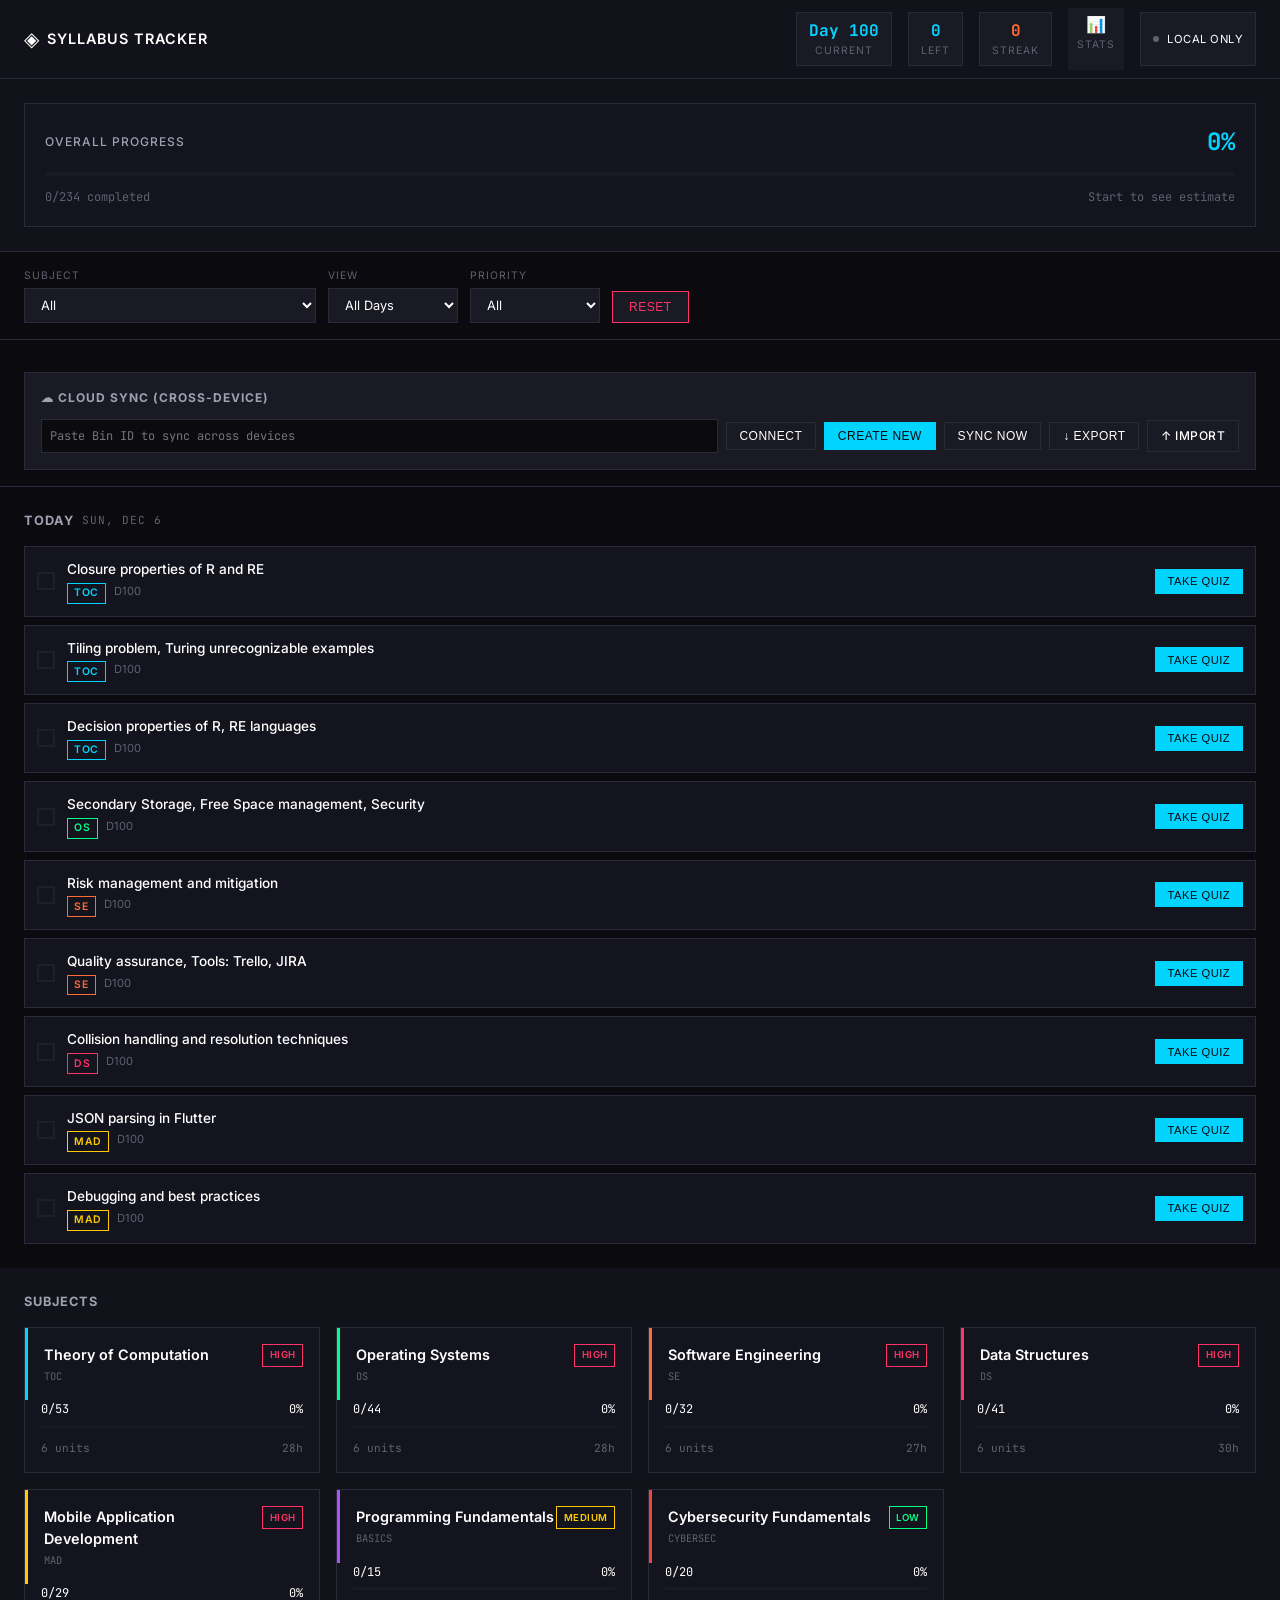
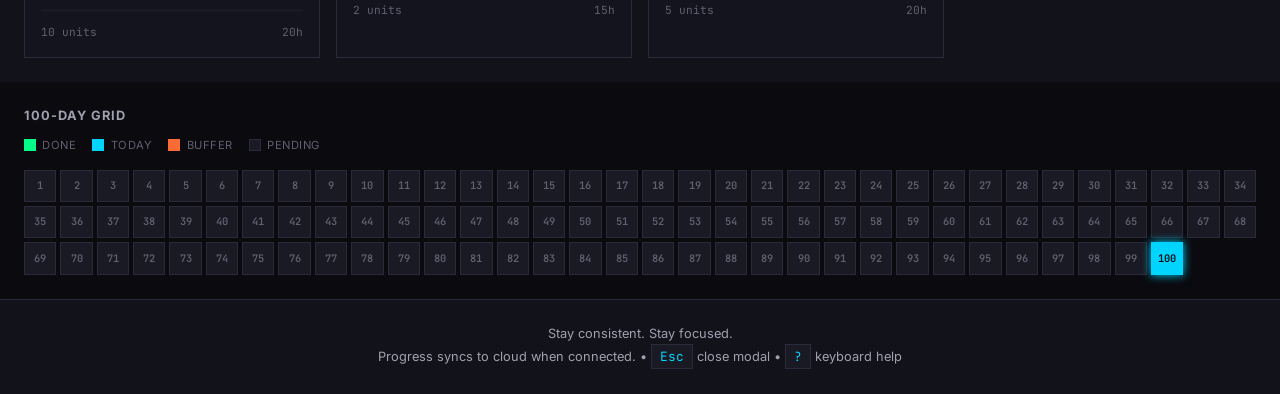
==== commit 92ed8e25: "Restore to original state from downloaded backup" ====
--- a/index.html
+++ b/index.html
@@ -4,215 +4,229 @@
     <meta charset="UTF-8">
     <meta name="viewport" content="width=device-width, initial-scale=1.0">
     <meta name="theme-color" content="#0a0a0f">
-    <title>Syllabus Tracker</title>
+    <meta name="description" content="100-Day Syllabus Tracker - Track your college syllabus completion">
+    <meta name="apple-mobile-web-app-capable" content="yes">
+    <meta name="apple-mobile-web-app-status-bar-style" content="black-translucent">
+    <title>SYLLABUS // 100 DAYS</title>
+    <link rel="icon" type="image/svg+xml" href="favicon.svg">
+    <link rel="apple-touch-icon" href="favicon.svg">
     <link rel="stylesheet" href="css/style.css">
     <link rel="preconnect" href="https://fonts.googleapis.com">
     <link rel="preconnect" href="https://fonts.gstatic.com" crossorigin>
     <link href="https://fonts.googleapis.com/css2?family=Inter:wght@400;500;600;700&family=JetBrains+Mono:wght@400;500;600&display=swap" rel="stylesheet">
 </head>
 <body>
-    <!-- User Selection Page -->
-    <div class="user-selection-page" id="userSelectionPage">
-        <div class="user-selection-container">
-            <div class="user-selection-header">
-                <div class="logo-icon">◈</div>
-                <h1>SYLLABUS TRACKER</h1>
-                <p>Select your study profile to continue</p>
-            </div>
-            <div class="user-cards-grid" id="userCardsGrid"></div>
-        </div>
-    </div>
-
-    <!-- Main App -->
-    <div class="app-container" id="mainApp" style="display: none;">
-        <!-- Sidebar -->
-        <aside class="sidebar" id="sidebar">
-            <div class="sidebar-header">
-                <div class="sidebar-logo">
+    <!-- Header -->
+    <header class="header">
+        <div class="container">
+            <div class="header-content">
+                <div class="logo">
                     <span class="logo-icon">◈</span>
-                    <span class="logo-text">SYLLABUS</span>
-                </div>
-                <button class="sidebar-toggle" id="sidebarToggle">◀</button>
-            </div>
-
-            <div class="sidebar-user" id="sidebarUser">
-                <span class="user-icon" id="currentUserIcon">💻</span>
-                <span class="user-name" id="currentUserName">User</span>
-                <button class="switch-btn" id="switchUserBtn">Switch</button>
-            </div>
-
-            <nav class="sidebar-nav">
-                <a href="#" class="nav-item active" data-section="dashboard">
-                    <span class="nav-icon">📊</span>
-                    <span class="nav-text">Dashboard</span>
-                </a>
-                <a href="#" class="nav-item" data-section="today">
-                    <span class="nav-icon">📅</span>
-                    <span class="nav-text">Today</span>
-                    <span class="nav-badge" id="todayBadge">0</span>
-                </a>
-                <a href="#" class="nav-item" data-section="subjects">
-                    <span class="nav-icon">📚</span>
-                    <span class="nav-text">Subjects</span>
-                </a>
-                <a href="#" class="nav-item" data-section="schedule">
-                    <span class="nav-icon">📆</span>
-                    <span class="nav-text">Schedule</span>
-                </a>
-                <a href="#" class="nav-item" data-section="analytics">
-                    <span class="nav-icon">📈</span>
-                    <span class="nav-text">Analytics</span>
-                </a>
-                <a href="#" class="nav-item" data-section="settings">
-                    <span class="nav-icon">⚙️</span>
-                    <span class="nav-text">Settings</span>
-                </a>
-            </nav>
-
-            <div class="sidebar-footer">
-                <div class="sidebar-stats">
-                    <div class="stat">
-                        <span class="stat-value" id="sidebarDay">D01</span>
-                        <span class="stat-label">Day</span>
-                    </div>
-                    <div class="stat">
-                        <span class="stat-value" id="sidebarProgress">0%</span>
-                        <span class="stat-label">Done</span>
-                    </div>
-                </div>
-            </div>
-        </aside>
-
-        <!-- Mobile Header -->
-        <header class="mobile-header" id="mobileHeader">
-            <button class="menu-btn" id="menuBtn">☰</button>
-            <span class="mobile-title">SYLLABUS</span>
-            <span class="mobile-day" id="mobileDay">D01</span>
-        </header>
-
-        <!-- Sidebar Overlay -->
-        <div class="sidebar-overlay" id="sidebarOverlay"></div>
-
-        <!-- Main Content -->
-        <main class="main-content" id="mainContent">
-            <!-- Dashboard Section -->
-            <section class="content-section active" id="dashboardSection">
-                <div class="section-header">
-                    <h1>Dashboard</h1>
-                    <span class="current-date" id="currentDate"></span>
-                </div>
-                <div class="dashboard-grid">
-                    <div class="dashboard-card progress-card">
-                        <h3>Overall Progress</h3>
-                        <div class="progress-circle" id="progressCircle">
-                            <span class="progress-value" id="progressValue">0%</span>
-                        </div>
-                        <div class="progress-details">
-                            <span><span id="completedCount">0</span>/<span id="totalCount">0</span> topics</span>
-                        </div>
-                    </div>
-                    <div class="dashboard-card stats-card">
-                        <div class="stat-item">
-                            <span class="stat-number" id="currentDayNum">1</span>
-                            <span class="stat-label">Current Day</span>
-                        </div>
-                        <div class="stat-item">
-                            <span class="stat-number" id="daysLeft">100</span>
-                            <span class="stat-label">Days Left</span>
-                        </div>
-                        <div class="stat-item">
-                            <span class="stat-number" id="streakCount">0</span>
-                            <span class="stat-label">Day Streak</span>
-                        </div>
-                    </div>
-                </div>
-                <div class="dashboard-card">
-                    <div class="card-header">
-                        <h3>Today's Focus</h3>
-                        <a href="#" class="view-all" data-section="today">View All →</a>
-                    </div>
-                    <div class="today-preview" id="todayPreview"></div>
-                </div>
-            </section>
-
-            <!-- Today Section -->
-            <section class="content-section" id="todaySection">
-                <div class="section-header">
-                    <h1>Today's Topics</h1>
-                    <span class="today-date" id="todayDate"></span>
-                </div>
-                <div class="today-topics" id="todayTopics"></div>
-            </section>
-
-            <!-- Subjects Section -->
-            <section class="content-section" id="subjectsSection">
-                <div class="section-header">
-                    <h1>Subjects</h1>
-                </div>
-                <div class="subjects-grid" id="subjectsGrid"></div>
-            </section>
-
-            <!-- Schedule Section -->
-            <section class="content-section" id="scheduleSection">
-                <div class="section-header">
-                    <h1>Schedule Grid</h1>
-                </div>
-                <div class="schedule-grid" id="scheduleGrid"></div>
-            </section>
-
-            <!-- Analytics Section -->
-            <section class="content-section" id="analyticsSection">
-                <div class="section-header">
-                    <h1>Analytics</h1>
-                </div>
-                <div class="analytics-content" id="analyticsContent"></div>
-            </section>
-
-            <!-- Settings Section -->
-            <section class="content-section" id="settingsSection">
-                <div class="section-header">
-                    <h1>Settings</h1>
-                </div>
-                <div class="settings-content">
-                    <div class="settings-card">
-                        <h3>Cloud Sync</h3>
-                        <p>Sync your progress across devices</p>
-                        <input type="text" id="binIdInput" placeholder="Paste Bin ID here">
-                        <div class="settings-buttons">
-                            <button class="btn" id="connectBtn">Connect</button>
-                            <button class="btn btn-primary" id="createBinBtn">Create New</button>
-                            <button class="btn" id="syncBtn">Sync Now</button>
-                        </div>
-                    </div>
-                    <div class="settings-card danger">
-                        <h3>Reset Progress</h3>
-                        <p>Clear all progress for this profile</p>
-                        <button class="btn btn-danger" id="resetBtn">Reset All</button>
-                    </div>
-                </div>
-            </section>
-        </main>
+                    <h1>SYLLABUS TRACKER</h1>
+                </div>
+                <div class="header-stats">
+                    <div class="stat-item">
+                        <span class="stat-value" id="currentDay">D01</span>
+                        <span class="stat-label">Current</span>
+                    </div>
+                    <div class="stat-item">
+                        <span class="stat-value" id="daysLeft">100</span>
+                        <span class="stat-label">Left</span>
+                    </div>
+                    <div class="stat-item streak">
+                        <span class="stat-value" id="streakCount">0🔥</span>
+                        <span class="stat-label">Streak</span>
+                    </div>
+                    <div class="stat-item analytics-btn" onclick="openAnalyticsModal()" title="View Analytics (A)">
+                        <span class="stat-value">📊</span>
+                        <span class="stat-label">Stats</span>
+                    </div>
+                    <div class="sync-status">
+                        <span class="sync-indicator" id="syncIndicator"></span>
+                        <span id="syncText">Local</span>
+                    </div>
+                </div>
+            </div>
+        </div>
+    </header>
+
+    <!-- Progress Overview -->
+    <section class="progress-section">
+        <div class="container">
+            <div class="overall-progress">
+                <div class="progress-header">
+                    <h2>OVERALL PROGRESS</h2>
+                    <span class="progress-percentage" id="overallPercentage">0%</span>
+                </div>
+                <div class="progress-bar-container">
+                    <div class="progress-bar" id="overallProgressBar"></div>
+                </div>
+                <div class="progress-stats">
+                    <span><span id="completedTopics">0</span>/<span id="totalTopics">0</span> completed</span>
+                    <span id="estimatedCompletion"></span>
+                </div>
+            </div>
+        </div>
+    </section>
+
+    <!-- Filters and Controls -->
+    <section class="controls-section">
+        <div class="container">
+            <div class="controls-wrapper">
+                <div class="filter-group">
+                    <label>Subject</label>
+                    <select id="subjectFilter">
+                        <option value="all">All</option>
+                    </select>
+                </div>
+                <div class="filter-group">
+                    <label>View</label>
+                    <select id="dayFilter">
+                        <option value="all">All Days</option>
+                        <option value="today">Today</option>
+                        <option value="week">This Week</option>
+                        <option value="pending">Pending</option>
+                        <option value="completed">Completed</option>
+                    </select>
+                </div>
+                <div class="filter-group">
+                    <label>Priority</label>
+                    <select id="priorityFilter">
+                        <option value="all">All</option>
+                        <option value="high">High</option>
+                        <option value="medium">Medium</option>
+                        <option value="low">Low</option>
+                    </select>
+                </div>
+                <button class="btn btn-danger" id="resetProgress">Reset</button>
+            </div>
+        </div>
+    </section>
+
+    <!-- Cloud Sync Section -->
+    <section class="controls-section">
+        <div class="container">
+            <div class="sync-section">
+                <h3>☁ Cloud Sync (Cross-Device)</h3>
+                <div class="sync-controls">
+                    <input type="text" id="binIdInput" class="sync-input" placeholder="Paste Bin ID to sync across devices">
+                    <button class="btn" id="connectBinBtn">Connect</button>
+                    <button class="btn btn-primary" id="createBinBtn">Create New</button>
+                    <button class="btn" id="syncNowBtn">Sync Now</button>
+                    <button class="btn" id="exportBtn">↓ Export</button>
+                    <label class="btn" style="cursor:pointer">↑ Import<input type="file" id="importFile" accept=".json" style="display:none"></label>
+                </div>
+            </div>
+        </div>
+    </section>
+
+    <!-- Today's Focus -->
+    <section class="today-section" id="todaySection">
+        <div class="container">
+            <h2>TODAY <span class="today-date" id="todayDate"></span></h2>
+            <div class="today-topics" id="todayTopics"></div>
+        </div>
+    </section>
+
+    <!-- Subject Cards -->
+    <section class="subjects-section">
+        <div class="container">
+            <h2>SUBJECTS</h2>
+            <div class="subject-cards" id="subjectCards"></div>
+        </div>
+    </section>
+
+    <!-- Modal -->
+    <div class="modal" id="subjectModal">
+        <div class="modal-content">
+            <div class="modal-header">
+                <h2 id="modalTitle">Subject</h2>
+                <button class="modal-close" id="modalClose">×</button>
+            </div>
+            <div class="modal-body" id="modalBody"></div>
+        </div>
+    </div>
+
+    <!-- Schedule Grid -->
+    <section class="schedule-section">
+        <div class="container">
+            <h2>100-DAY GRID</h2>
+            <div class="schedule-legend">
+                <span class="legend-item"><span class="legend-color completed"></span> Done</span>
+                <span class="legend-item"><span class="legend-color current"></span> Today</span>
+                <span class="legend-item"><span class="legend-color buffer"></span> Buffer</span>
+                <span class="legend-item"><span class="legend-color pending"></span> Pending</span>
+            </div>
+            <div class="schedule-grid" id="scheduleGrid"></div>
+        </div>
+    </section>
+
+    <!-- Footer -->
+    <footer class="footer">
+        <div class="container">
+            <p>Stay consistent. Stay focused.</p>
+            <p class="footer-note">Progress syncs to cloud when connected. • <kbd>Esc</kbd> close modal • <kbd>?</kbd> keyboard help</p>
+        </div>
+    </footer>
+
+    <!-- Keyboard shortcuts modal -->
+    <div class="modal" id="helpModal">
+        <div class="modal-content" style="max-width: 400px;">
+            <div class="modal-header">
+                <h2>Keyboard Shortcuts</h2>
+                <button class="modal-close" onclick="document.getElementById('helpModal').classList.remove('active')">×</button>
+            </div>
+            <div class="modal-body">
+                <div style="display:grid;gap:0.5rem;">
+                    <div style="display:flex;justify-content:space-between;"><kbd>Esc</kbd> <span>Close modal</span></div>
+                    <div style="display:flex;justify-content:space-between;"><kbd>?</kbd> <span>Show this help</span></div>
+                    <div style="display:flex;justify-content:space-between;"><kbd>S</kbd> <span>Sync now</span></div>
+                    <div style="display:flex;justify-content:space-between;"><kbd>E</kbd> <span>Export data</span></div>
+                    <div style="display:flex;justify-content:space-between;"><kbd>A</kbd> <span>Open analytics</span></div>
+                    <div style="font-size:0.75rem;color:var(--text-muted);margin-top:0.5rem;padding-top:0.5rem;border-top:1px solid var(--border-color);">During Quiz:</div>
+                    <div style="display:flex;justify-content:space-between;"><kbd>1-4</kbd> <span>Select answer</span></div>
+                    <div style="display:flex;justify-content:space-between;"><kbd>Enter</kbd> <span>Submit answer</span></div>
+                </div>
+            </div>
+        </div>
     </div>
 
     <!-- Quiz Modal -->
     <div class="modal" id="quizModal">
-        <div class="modal-content">
-            <div class="modal-header">
-                <h2 id="quizTitle">Topic Quiz</h2>
-                <button class="modal-close" id="closeQuiz">&times;</button>
-            </div>
-            <div class="modal-body" id="quizBody"></div>
-        </div>
-    </div>
-
-    <!-- Subject Modal -->
-    <div class="modal" id="subjectModal">
-        <div class="modal-content modal-large">
-            <div class="modal-header">
-                <h2 id="subjectTitle">Subject</h2>
-                <button class="modal-close" id="closeSubject">&times;</button>
-            </div>
-            <div class="modal-body" id="subjectBody"></div>
+        <div class="modal-content quiz-modal-content">
+            <div class="modal-header">
+                <h2 id="quizModalTitle">Topic Quiz</h2>
+                <button class="modal-close" id="quizModalClose">×</button>
+            </div>
+            <div class="modal-body" id="quizModalBody">
+                <!-- Quiz content rendered dynamically -->
+            </div>
+        </div>
+    </div>
+
+    <!-- Topic Details Modal -->
+    <div class="modal" id="topicModal">
+        <div class="modal-content topic-modal-content">
+            <div class="modal-header">
+                <h2 id="topicModalTitle">Topic Details</h2>
+                <button class="modal-close" id="topicModalClose">×</button>
+            </div>
+            <div class="modal-body" id="topicModalBody">
+                <!-- Topic details rendered dynamically -->
+            </div>
+        </div>
+    </div>
+
+    <!-- Analytics Modal -->
+    <div class="modal" id="analyticsModal">
+        <div class="modal-content analytics-modal-content">
+            <div class="modal-header">
+                <h2>📊 Performance Analytics</h2>
+                <button class="modal-close" onclick="closeAnalyticsModal()">×</button>
+            </div>
+            <div class="modal-body" id="analyticsModalBody">
+                <!-- Analytics rendered dynamically -->
+            </div>
         </div>
     </div>
 
--- a/css/style.css
+++ b/css/style.css
@@ -1,10 +1,12 @@
-/* ===== Variables ===== */
+/* ===== CSS Variables - Sharp Dark Professional Theme ===== */
 :root {
     --primary: #00d4ff;
     --primary-dim: #0099cc;
     --secondary: #00ff88;
+    --accent: #ff6b35;
     --danger: #ff3366;
-    --medical: #ff6b9d;
+    --success: #00ff88;
+    --warning: #ffcc00;
     
     --bg-primary: #0a0a0f;
     --bg-secondary: #12121a;
@@ -17,798 +19,273 @@
     --text-muted: #606070;
     
     --border-color: #2a2a3a;
+    --border-accent: #00d4ff33;
     
     --shadow: 0 2px 8px rgba(0, 0, 0, 0.5);
     --shadow-lg: 0 8px 24px rgba(0, 0, 0, 0.6);
+    --glow: 0 0 20px rgba(0, 212, 255, 0.15);
     
-    --transition: all 0.2s ease;
-    --font-mono: 'JetBrains Mono', monospace;
+    --radius: 2px;
+    --radius-sm: 1px;
+    --radius-lg: 4px;
     
-    --sidebar-width: 260px;
-    --sidebar-collapsed: 70px;
-}
-
-/* ===== Reset ===== */
+    --transition: all 0.15s ease;
+    --font-mono: 'JetBrains Mono', 'Fira Code', monospace;
+}
+
+/* ===== Reset & Base ===== */
 * {
     margin: 0;
     padding: 0;
     box-sizing: border-box;
 }
 
+html {
+    scroll-behavior: smooth;
+}
+
 body {
-    font-family: 'Inter', sans-serif;
+    font-family: 'Inter', -apple-system, BlinkMacSystemFont, sans-serif;
     background: var(--bg-primary);
     color: var(--text-primary);
     line-height: 1.5;
     min-height: 100vh;
-}
-
-/* ===== User Selection Page ===== */
-.user-selection-page {
-    display: flex;
-    align-items: center;
-    justify-content: center;
-    min-height: 100vh;
-    padding: 2rem;
-}
-
-.user-selection-container {
-    max-width: 700px;
-    width: 100%;
-    text-align: center;
-}
-
-.user-selection-header {
-    margin-bottom: 3rem;
-}
-
-.user-selection-header .logo-icon {
-    font-size: 3rem;
-    color: var(--primary);
-    display: block;
-    margin-bottom: 1rem;
-}
-
-.user-selection-header h1 {
-    font-size: 1.5rem;
-    letter-spacing: 2px;
-    margin-bottom: 0.5rem;
-}
-
-.user-selection-header p {
-    color: var(--text-secondary);
-}
-
-.user-cards-grid {
-    display: grid;
-    grid-template-columns: repeat(auto-fit, minmax(280px, 1fr));
-    gap: 1.5rem;
-}
-
-.user-card {
-    background: var(--bg-card);
-    border: 2px solid var(--border-color);
-    padding: 2rem;
-    cursor: pointer;
-    transition: var(--transition);
-    text-align: left;
-}
-
-.user-card:hover {
-    border-color: var(--primary);
-    transform: translateY(-4px);
-    box-shadow: var(--shadow-lg);
-}
-
-.user-card.medical:hover {
-    border-color: var(--medical);
-}
-
-.user-card-icon {
-    font-size: 2.5rem;
-    margin-bottom: 1rem;
-}
-
-.user-card h3 {
-    font-size: 1.2rem;
-    margin-bottom: 0.5rem;
-}
-
-.user-card p {
-    color: var(--text-secondary);
-    font-size: 0.9rem;
-    margin-bottom: 1rem;
-}
-
-.user-card-days {
-    display: inline-block;
-    background: var(--bg-tertiary);
-    padding: 0.25rem 0.75rem;
-    font-size: 0.8rem;
-    font-family: var(--font-mono);
-    color: var(--primary);
-}
-
-.user-card.medical .user-card-days {
-    color: var(--medical);
-}
-
-/* ===== App Container ===== */
-.app-container {
-    display: flex;
-    min-height: 100vh;
-}
-
-/* ===== Sidebar ===== */
-.sidebar {
-    width: var(--sidebar-width);
-    background: var(--bg-secondary);
-    border-right: 1px solid var(--border-color);
-    display: flex;
-    flex-direction: column;
-    position: fixed;
-    top: 0;
-    left: 0;
-    height: 100vh;
-    z-index: 1000;
-    transition: var(--transition);
-}
-
-.sidebar.collapsed {
-    width: var(--sidebar-collapsed);
-}
-
-.sidebar-header {
-    display: flex;
-    align-items: center;
-    justify-content: space-between;
-    padding: 1rem;
-    border-bottom: 1px solid var(--border-color);
-}
-
-.sidebar-logo {
-    display: flex;
-    align-items: center;
-    gap: 0.5rem;
-}
-
-.sidebar-logo .logo-icon {
-    color: var(--primary);
-    font-size: 1.5rem;
-}
-
-.sidebar-logo .logo-text {
-    font-weight: 600;
-    font-size: 0.9rem;
-    letter-spacing: 1px;
-}
-
-.sidebar.collapsed .logo-text {
-    display: none;
-}
-
-.sidebar-toggle {
-    background: none;
-    border: none;
-    color: var(--text-muted);
-    cursor: pointer;
-    padding: 0.5rem;
-    font-size: 0.8rem;
-    transition: var(--transition);
-}
-
-.sidebar-toggle:hover {
-    color: var(--primary);
-}
-
-.sidebar.collapsed .sidebar-toggle {
-    transform: rotate(180deg);
-}
-
-.sidebar-user {
-    display: flex;
-    align-items: center;
-    gap: 0.75rem;
-    padding: 1rem;
-    margin: 0.5rem;
-    background: var(--bg-tertiary);
-    border: 1px solid var(--border-color);
-}
-
-.sidebar.collapsed .sidebar-user {
-    justify-content: center;
-    padding: 0.75rem;
-}
-
-.user-icon {
-    font-size: 1.5rem;
-}
-
-.user-name {
-    flex: 1;
-    font-size: 0.85rem;
-    font-weight: 500;
-}
-
-.sidebar.collapsed .user-name,
-.sidebar.collapsed .switch-btn {
-    display: none;
-}
-
-.switch-btn {
-    background: var(--bg-hover);
-    border: 1px solid var(--border-color);
-    color: var(--text-secondary);
-    padding: 0.25rem 0.5rem;
-    font-size: 0.7rem;
-    cursor: pointer;
-    transition: var(--transition);
-}
-
-.switch-btn:hover {
-    border-color: var(--primary);
-    color: var(--primary);
-}
-
-.sidebar-nav {
-    flex: 1;
-    padding: 0.5rem;
-}
-
-.nav-item {
-    display: flex;
-    align-items: center;
-    gap: 0.75rem;
-    padding: 0.75rem 1rem;
-    color: var(--text-secondary);
-    text-decoration: none;
-    transition: var(--transition);
-    border-left: 3px solid transparent;
-    margin-bottom: 0.25rem;
-}
-
-.nav-item:hover {
-    background: var(--bg-hover);
-    color: var(--text-primary);
-}
-
-.nav-item.active {
-    background: var(--bg-tertiary);
-    color: var(--primary);
-    border-left-color: var(--primary);
-}
-
-.nav-icon {
-    font-size: 1.1rem;
-    width: 24px;
-    text-align: center;
-}
-
-.nav-text {
-    font-size: 0.85rem;
-}
-
-.sidebar.collapsed .nav-text,
-.sidebar.collapsed .nav-badge {
-    display: none;
-}
-
-.sidebar.collapsed .nav-item {
-    justify-content: center;
-    padding: 0.75rem;
-}
-
-.nav-badge {
-    margin-left: auto;
-    background: var(--primary);
-    color: var(--bg-primary);
-    font-size: 0.65rem;
-    padding: 0.15rem 0.4rem;
-    border-radius: 10px;
-    min-width: 18px;
-    text-align: center;
-}
-
-.sidebar-footer {
-    padding: 1rem;
-    border-top: 1px solid var(--border-color);
-}
-
-.sidebar-stats {
-    display: flex;
-    gap: 1rem;
-    text-align: center;
-}
-
-.sidebar-stats .stat {
-    flex: 1;
-}
-
-.sidebar-stats .stat-value {
-    display: block;
-    font-size: 1rem;
-    font-weight: 600;
-    font-family: var(--font-mono);
-    color: var(--primary);
-}
-
-.sidebar-stats .stat-label {
-    font-size: 0.65rem;
-    color: var(--text-muted);
-    text-transform: uppercase;
-}
-
-.sidebar.collapsed .stat-label {
-    display: none;
-}
-
-/* ===== Mobile Header ===== */
-.mobile-header {
-    display: none;
-    position: fixed;
-    top: 0;
-    left: 0;
-    right: 0;
-    height: 56px;
+    font-size: 14px;
+}
+
+.container {
+    max-width: 1400px;
+    margin: 0 auto;
+    padding: 0 1.5rem;
+}
+
+/* ===== Header ===== */
+.header {
     background: var(--bg-secondary);
     border-bottom: 1px solid var(--border-color);
-    z-index: 999;
-    align-items: center;
+    padding: 0.75rem 0;
+    position: sticky;
+    top: 0;
+    z-index: 100;
+}
+
+.header-content {
+    display: flex;
     justify-content: space-between;
-    padding: 0 1rem;
-}
-
-.menu-btn {
-    background: none;
-    border: none;
+    align-items: center;
+    flex-wrap: wrap;
+    gap: 1rem;
+}
+
+.logo {
+    display: flex;
+    align-items: center;
+    gap: 0.5rem;
+}
+
+.logo-icon {
+    font-size: 1.25rem;
+}
+
+.logo h1 {
+    font-size: 0.9rem;
+    font-weight: 600;
     color: var(--text-primary);
-    font-size: 1.5rem;
-    cursor: pointer;
-}
-
-.mobile-title {
-    font-weight: 600;
+    text-transform: uppercase;
     letter-spacing: 1px;
 }
 
-.mobile-day {
-    font-family: var(--font-mono);
+.header-stats {
+    display: flex;
+    gap: 1rem;
+}
+
+.stat-item {
+    display: flex;
+    flex-direction: column;
+    align-items: center;
+    padding: 0.4rem 0.75rem;
+    background: var(--bg-tertiary);
+    border: 1px solid var(--border-color);
+}
+
+.stat-value {
+    font-size: 1rem;
+    font-weight: 700;
     color: var(--primary);
-}
-
-/* ===== Sidebar Overlay ===== */
-.sidebar-overlay {
-    display: none;
-    position: fixed;
-    top: 0;
-    left: 0;
-    right: 0;
-    bottom: 0;
-    background: rgba(0, 0, 0, 0.7);
-    z-index: 999;
-}
-
-.sidebar-overlay.active {
-    display: block;
-}
-
-/* ===== Main Content ===== */
-.main-content {
-    flex: 1;
-    margin-left: var(--sidebar-width);
-    padding: 2rem;
-    min-height: 100vh;
-    transition: var(--transition);
-}
-
-.sidebar.collapsed ~ .main-content {
-    margin-left: var(--sidebar-collapsed);
-}
-
-.content-section {
-    display: none;
-}
-
-.content-section.active {
-    display: block;
-}
-
-.section-header {
-    display: flex;
-    align-items: center;
+    font-family: var(--font-mono);
+}
+
+.stat-label {
+    font-size: 0.65rem;
+    color: var(--text-muted);
+    text-transform: uppercase;
+    letter-spacing: 1px;
+}
+
+/* ===== Sync Status ===== */
+.sync-status {
+    display: flex;
+    align-items: center;
+    gap: 0.5rem;
+    padding: 0.4rem 0.75rem;
+    background: var(--bg-tertiary);
+    border: 1px solid var(--border-color);
+    font-size: 0.7rem;
+    text-transform: uppercase;
+    letter-spacing: 0.5px;
+}
+
+.sync-indicator {
+    width: 6px;
+    height: 6px;
+    border-radius: 50%;
+    background: var(--text-muted);
+}
+
+.sync-indicator.synced {
+    background: var(--success);
+    box-shadow: 0 0 6px var(--success);
+}
+
+.sync-indicator.syncing {
+    background: var(--warning);
+    animation: pulse 1s infinite;
+}
+
+.sync-indicator.error {
+    background: var(--danger);
+}
+
+@keyframes pulse {
+    0%, 100% { opacity: 1; }
+    50% { opacity: 0.4; }
+}
+
+/* ===== Progress Section ===== */
+.progress-section {
+    padding: 1.5rem 0;
+    background: var(--bg-secondary);
+    border-bottom: 1px solid var(--border-color);
+}
+
+.overall-progress {
+    background: var(--bg-card);
+    padding: 1.25rem;
+    border: 1px solid var(--border-color);
+}
+
+.progress-header {
+    display: flex;
     justify-content: space-between;
-    margin-bottom: 1.5rem;
-}
-
-.section-header h1 {
-    font-size: 1.5rem;
-}
-
-.current-date, .today-date {
-    font-family: var(--font-mono);
-    color: var(--primary);
-    font-size: 0.9rem;
-}
-
-/* ===== Dashboard ===== */
-.dashboard-grid {
-    display: grid;
-    grid-template-columns: repeat(auto-fit, minmax(250px, 1fr));
-    gap: 1.5rem;
-    margin-bottom: 1.5rem;
-}
-
-.dashboard-card {
-    background: var(--bg-card);
-    border: 1px solid var(--border-color);
-    padding: 1.5rem;
-}
-
-.dashboard-card h3 {
-    font-size: 0.9rem;
+    align-items: center;
+    margin-bottom: 0.75rem;
+}
+
+.progress-header h2 {
+    font-size: 0.75rem;
+    font-weight: 500;
+    text-transform: uppercase;
+    letter-spacing: 1px;
     color: var(--text-secondary);
-    margin-bottom: 1rem;
-}
-
-.card-header {
-    display: flex;
-    justify-content: space-between;
-    align-items: center;
-    margin-bottom: 1rem;
-}
-
-.view-all {
-    color: var(--primary);
-    text-decoration: none;
-    font-size: 0.8rem;
-}
-
-.view-all:hover {
-    text-decoration: underline;
-}
-
-.progress-card {
-    text-align: center;
-}
-
-.progress-circle {
-    width: 120px;
-    height: 120px;
-    border: 4px solid var(--border-color);
-    border-radius: 50%;
-    display: flex;
-    align-items: center;
-    justify-content: center;
-    margin: 0 auto 1rem;
-    position: relative;
-}
-
-.progress-value {
+}
+
+.progress-percentage {
     font-size: 1.5rem;
     font-weight: 700;
-    font-family: var(--font-mono);
     color: var(--primary);
-}
-
-.progress-details {
-    color: var(--text-secondary);
-    font-size: 0.85rem;
-}
-
-.stats-card {
-    display: grid;
-    grid-template-columns: repeat(3, 1fr);
-    gap: 1rem;
-}
-
-.stat-item {
-    text-align: center;
-    padding: 1rem;
-    background: var(--bg-tertiary);
-}
-
-.stat-number {
-    display: block;
-    font-size: 1.5rem;
-    font-weight: 700;
-    font-family: var(--font-mono);
-    color: var(--primary);
-}
-
-.stat-label {
-    font-size: 0.7rem;
-    color: var(--text-muted);
-    text-transform: uppercase;
-}
-
-.today-preview {
-    display: flex;
-    flex-direction: column;
-    gap: 0.5rem;
-}
-
-.preview-item {
-    display: flex;
-    align-items: center;
-    gap: 0.75rem;
-    padding: 0.75rem;
-    background: var(--bg-tertiary);
-    border: 1px solid var(--border-color);
-}
-
-.preview-item.completed {
-    opacity: 0.5;
-}
-
-.preview-item.completed .preview-title {
-    text-decoration: line-through;
-}
-
-.preview-status {
-    color: var(--primary);
-    font-weight: 600;
-}
-
-.preview-title {
-    flex: 1;
-    font-size: 0.9rem;
-}
-
-.preview-subject {
-    font-size: 0.7rem;
-    color: var(--text-muted);
-    text-transform: uppercase;
-}
-
-/* ===== Today Section ===== */
-.today-topics {
-    display: flex;
-    flex-direction: column;
-    gap: 1rem;
-}
-
-.topic-card {
-    background: var(--bg-card);
-    border: 1px solid var(--border-color);
-    padding: 1.5rem;
-    transition: var(--transition);
-}
-
-.topic-card:hover {
-    border-color: var(--primary);
-}
-
-.topic-card.completed {
-    opacity: 0.6;
-    border-color: var(--secondary);
-}
-
-.topic-header {
-    display: flex;
-    justify-content: space-between;
-    align-items: flex-start;
+    font-family: var(--font-mono);
+}
+
+.progress-bar-container {
+    height: 4px;
+    background: var(--bg-tertiary);
+    overflow: hidden;
     margin-bottom: 0.75rem;
 }
 
-.topic-title {
-    font-size: 1rem;
-    font-weight: 600;
-}
-
-.topic-subject {
-    font-size: 0.7rem;
-    padding: 0.25rem 0.5rem;
-    background: var(--bg-tertiary);
-}
-
-.topic-subtopics {
-    display: flex;
-    flex-wrap: wrap;
-    gap: 0.5rem;
-    margin-bottom: 1rem;
-}
-
-.subtopic {
-    font-size: 0.8rem;
-    color: var(--text-secondary);
-    padding: 0.25rem 0.5rem;
-    background: var(--bg-tertiary);
-}
-
-.topic-actions {
-    display: flex;
-    gap: 0.5rem;
-}
-
-/* ===== Subjects Grid ===== */
-.subjects-grid {
-    display: grid;
-    grid-template-columns: repeat(auto-fit, minmax(300px, 1fr));
-    gap: 1.5rem;
-}
-
-.subject-card {
-    background: var(--bg-card);
-    border: 1px solid var(--border-color);
-    padding: 1.5rem;
-    cursor: pointer;
-    transition: var(--transition);
-}
-
-.subject-card:hover {
-    border-color: var(--primary);
-}
-
-.subject-header {
-    display: flex;
-    justify-content: space-between;
-    align-items: center;
-    margin-bottom: 1rem;
-}
-
-.subject-name {
-    font-size: 1.1rem;
-    font-weight: 600;
-}
-
-.subject-progress {
-    font-family: var(--font-mono);
-    color: var(--primary);
-}
-
-.subject-bar {
-    height: 4px;
-    background: var(--bg-tertiary);
-    margin-bottom: 1rem;
-}
-
-.subject-bar-fill {
+.progress-bar {
     height: 100%;
     background: var(--primary);
     transition: width 0.3s ease;
-}
-
-.subject-stats {
+    width: 0%;
+}
+
+.progress-stats {
     display: flex;
     justify-content: space-between;
+    flex-wrap: wrap;
+    gap: 0.5rem;
+    font-size: 0.75rem;
+    color: var(--text-muted);
+    font-family: var(--font-mono);
+}
+
+/* ===== Controls Section ===== */
+.controls-section {
+    padding: 1rem 0;
+    background: var(--bg-primary);
+    border-bottom: 1px solid var(--border-color);
+}
+
+.controls-wrapper {
+    display: flex;
+    flex-wrap: wrap;
+    gap: 0.75rem;
+    align-items: flex-end;
+}
+
+.filter-group {
+    display: flex;
+    flex-direction: column;
+    gap: 0.25rem;
+}
+
+.filter-group label {
+    font-size: 0.65rem;
+    color: var(--text-muted);
+    text-transform: uppercase;
+    letter-spacing: 1px;
+}
+
+.filter-group select {
+    padding: 0.5rem 0.75rem;
+    border: 1px solid var(--border-color);
+    background: var(--bg-tertiary);
+    color: var(--text-primary);
     font-size: 0.8rem;
-    color: var(--text-secondary);
-}
-
-/* ===== Schedule Grid ===== */
-.schedule-grid {
-    display: grid;
-    grid-template-columns: repeat(auto-fill, minmax(40px, 1fr));
-    gap: 4px;
-}
-
-.schedule-day {
-    aspect-ratio: 1;
-    display: flex;
-    align-items: center;
-    justify-content: center;
-    background: var(--bg-tertiary);
+    cursor: pointer;
+    min-width: 130px;
+    font-family: inherit;
+}
+
+.filter-group select:focus {
+    outline: none;
+    border-color: var(--primary);
+}
+
+.btn {
+    padding: 0.5rem 1rem;
     border: 1px solid var(--border-color);
     font-size: 0.75rem;
-    font-family: var(--font-mono);
+    font-weight: 500;
     cursor: pointer;
     transition: var(--transition);
-}
-
-.schedule-day:hover {
-    border-color: var(--primary);
-}
-
-.schedule-day.completed {
-    background: var(--secondary);
-    color: var(--bg-primary);
-}
-
-.schedule-day.current {
-    border-color: var(--primary);
-    box-shadow: 0 0 10px rgba(0, 212, 255, 0.3);
-}
-
-.schedule-day.buffer {
+    text-transform: uppercase;
+    letter-spacing: 0.5px;
+    background: var(--bg-tertiary);
+    color: var(--text-primary);
+}
+
+.btn:hover {
     background: var(--bg-hover);
-}
-
-/* ===== Analytics ===== */
-.analytics-content {
-    display: grid;
-    grid-template-columns: repeat(auto-fit, minmax(250px, 1fr));
-    gap: 1.5rem;
-}
-
-.analytics-card {
-    background: var(--bg-card);
-    border: 1px solid var(--border-color);
-    padding: 1.5rem;
-}
-
-.analytics-card h3 {
-    font-size: 0.9rem;
-    color: var(--text-secondary);
-    margin-bottom: 1rem;
-}
-
-.analytics-value {
-    font-size: 2rem;
-    font-weight: 700;
-    font-family: var(--font-mono);
-    color: var(--primary);
-}
-
-.analytics-label {
-    font-size: 0.8rem;
-    color: var(--text-muted);
-}
-
-/* ===== Settings ===== */
-.settings-content {
-    max-width: 600px;
-}
-
-.settings-card {
-    background: var(--bg-card);
-    border: 1px solid var(--border-color);
-    padding: 1.5rem;
-    margin-bottom: 1rem;
-}
-
-.settings-card h3 {
-    margin-bottom: 0.5rem;
-}
-
-.settings-card p {
-    color: var(--text-secondary);
-    font-size: 0.9rem;
-    margin-bottom: 1rem;
-}
-
-.settings-card input {
-    width: 100%;
-    padding: 0.75rem;
-    background: var(--bg-tertiary);
-    border: 1px solid var(--border-color);
-    color: var(--text-primary);
-    margin-bottom: 1rem;
-}
-
-.settings-card input:focus {
-    outline: none;
-    border-color: var(--primary);
-}
-
-.settings-buttons {
-    display: flex;
-    gap: 0.5rem;
-    flex-wrap: wrap;
-}
-
-.settings-card.danger {
-    border-color: var(--danger);
-}
-
-/* ===== Buttons ===== */
-.btn {
-    padding: 0.5rem 1rem;
-    background: var(--bg-tertiary);
-    border: 1px solid var(--border-color);
-    color: var(--text-primary);
-    cursor: pointer;
-    font-size: 0.85rem;
-    transition: var(--transition);
-}
-
-.btn:hover {
     border-color: var(--primary);
 }
 
 .btn-primary {
     background: var(--primary);
+    color: var(--bg-primary);
     border-color: var(--primary);
-    color: var(--bg-primary);
 }
 
 .btn-primary:hover {
@@ -822,13 +299,227 @@
 
 .btn-danger:hover {
     background: var(--danger);
-    color: var(--text-primary);
-}
-
-.btn-success {
-    background: var(--secondary);
-    border-color: var(--secondary);
+    color: white;
+}
+
+/* ===== Today Section ===== */
+.today-section {
+    padding: 1.5rem 0;
+}
+
+.today-section h2 {
+    font-size: 0.8rem;
+    margin-bottom: 1rem;
+    display: flex;
+    align-items: center;
+    gap: 0.5rem;
+    text-transform: uppercase;
+    letter-spacing: 1px;
+    color: var(--text-secondary);
+}
+
+.today-date {
+    font-size: 0.7rem;
+    color: var(--text-muted);
+    font-weight: 400;
+    font-family: var(--font-mono);
+}
+
+.today-topics {
+    display: grid;
+    gap: 0.5rem;
+}
+
+.today-topic-card {
+    display: flex;
+    align-items: center;
+    gap: 0.75rem;
+    padding: 0.75rem;
+    background: var(--bg-card);
+    border: 1px solid var(--border-color);
+    transition: var(--transition);
+}
+
+.today-topic-card:hover {
+    border-color: var(--primary);
+    background: var(--bg-hover);
+}
+
+.today-topic-card.completed {
+    opacity: 0.5;
+}
+
+.topic-checkbox {
+    width: 18px;
+    height: 18px;
+    border: 2px solid var(--border-color);
+    cursor: pointer;
+    display: flex;
+    align-items: center;
+    justify-content: center;
+    transition: var(--transition);
+    flex-shrink: 0;
+}
+
+.topic-checkbox:hover {
+    border-color: var(--primary);
+}
+
+.topic-checkbox.checked {
+    background: var(--success);
+    border-color: var(--success);
+}
+
+.topic-checkbox.checked::after {
+    content: '✓';
     color: var(--bg-primary);
+    font-weight: bold;
+    font-size: 11px;
+}
+
+.topic-info {
+    flex: 1;
+    min-width: 0;
+}
+
+.topic-name {
+    font-size: 0.85rem;
+    font-weight: 500;
+    margin-bottom: 0.2rem;
+    white-space: nowrap;
+    overflow: hidden;
+    text-overflow: ellipsis;
+}
+
+.topic-meta {
+    display: flex;
+    gap: 0.5rem;
+    font-size: 0.7rem;
+    color: var(--text-muted);
+    flex-wrap: wrap;
+}
+
+.topic-subject {
+    padding: 0.1rem 0.4rem;
+    border: 1px solid;
+    font-weight: 600;
+    font-size: 0.65rem;
+    text-transform: uppercase;
+    letter-spacing: 0.5px;
+}
+
+/* ===== Subject Cards ===== */
+.subjects-section {
+    padding: 1.5rem 0;
+    background: var(--bg-secondary);
+}
+
+.subjects-section h2 {
+    font-size: 0.8rem;
+    margin-bottom: 1rem;
+    text-transform: uppercase;
+    letter-spacing: 1px;
+    color: var(--text-secondary);
+}
+
+.subject-cards {
+    display: grid;
+    grid-template-columns: repeat(auto-fill, minmax(280px, 1fr));
+    gap: 1rem;
+}
+
+.subject-card {
+    background: var(--bg-card);
+    border: 1px solid var(--border-color);
+    overflow: hidden;
+    cursor: pointer;
+    transition: var(--transition);
+}
+
+.subject-card:hover {
+    border-color: var(--primary);
+    box-shadow: var(--glow);
+}
+
+.subject-card-header {
+    padding: 1rem;
+    border-left: 3px solid;
+    display: flex;
+    justify-content: space-between;
+    align-items: flex-start;
+}
+
+.subject-name {
+    font-size: 0.9rem;
+    font-weight: 600;
+    margin-bottom: 0.2rem;
+}
+
+.subject-short {
+    font-size: 0.65rem;
+    color: var(--text-muted);
+    font-family: var(--font-mono);
+    text-transform: uppercase;
+}
+
+.subject-priority {
+    padding: 0.2rem 0.4rem;
+    font-size: 0.6rem;
+    font-weight: 600;
+    text-transform: uppercase;
+    letter-spacing: 0.5px;
+    border: 1px solid;
+}
+
+.priority-high {
+    border-color: var(--danger);
+    color: var(--danger);
+}
+
+.priority-medium {
+    border-color: var(--warning);
+    color: var(--warning);
+}
+
+.priority-low {
+    border-color: var(--success);
+    color: var(--success);
+}
+
+.subject-card-body {
+    padding: 1rem;
+    padding-top: 0;
+}
+
+.subject-progress {
+    margin-bottom: 0.75rem;
+}
+
+.subject-progress-header {
+    display: flex;
+    justify-content: space-between;
+    margin-bottom: 0.4rem;
+    font-size: 0.75rem;
+    font-family: var(--font-mono);
+}
+
+.subject-progress-bar {
+    height: 3px;
+    background: var(--bg-tertiary);
+    overflow: hidden;
+}
+
+.subject-progress-fill {
+    height: 100%;
+    transition: width 0.3s ease;
+}
+
+.subject-stats {
+    display: flex;
+    justify-content: space-between;
+    font-size: 0.7rem;
+    color: var(--text-muted);
+    font-family: var(--font-mono);
 }
 
 /* ===== Modal ===== */
@@ -837,10 +528,10 @@
     position: fixed;
     top: 0;
     left: 0;
-    right: 0;
-    bottom: 0;
-    background: rgba(0, 0, 0, 0.8);
-    z-index: 2000;
+    width: 100%;
+    height: 100%;
+    background: rgba(0, 0, 0, 0.9);
+    z-index: 1000;
     align-items: center;
     justify-content: center;
     padding: 1rem;
@@ -851,81 +542,600 @@
 }
 
 .modal-content {
+    background: var(--bg-card);
+    border: 1px solid var(--border-color);
+    width: 100%;
+    max-width: 700px;
+    max-height: 85vh;
+    overflow: hidden;
+    display: flex;
+    flex-direction: column;
+}
+
+.modal-header {
+    display: flex;
+    justify-content: space-between;
+    align-items: center;
+    padding: 1rem;
+    border-bottom: 1px solid var(--border-color);
+}
+
+.modal-header h2 {
+    font-size: 1rem;
+    text-transform: uppercase;
+    letter-spacing: 1px;
+}
+
+.modal-close {
+    width: 28px;
+    height: 28px;
+    border: 1px solid var(--border-color);
+    background: transparent;
+    color: var(--text-primary);
+    font-size: 1.25rem;
+    cursor: pointer;
+    display: flex;
+    align-items: center;
+    justify-content: center;
+    transition: var(--transition);
+}
+
+.modal-close:hover {
+    background: var(--danger);
+    border-color: var(--danger);
+}
+
+.modal-body {
+    padding: 1rem;
+    overflow-y: auto;
+}
+
+.unit-section {
+    margin-bottom: 1rem;
+}
+
+.unit-header {
+    display: flex;
+    justify-content: space-between;
+    align-items: center;
+    padding: 0.6rem;
+    background: var(--bg-tertiary);
+    border: 1px solid var(--border-color);
+    margin-bottom: 0.5rem;
+    cursor: pointer;
+}
+
+.unit-name {
+    font-weight: 600;
+    font-size: 0.8rem;
+}
+
+.unit-progress {
+    font-size: 0.7rem;
+    color: var(--text-muted);
+    font-family: var(--font-mono);
+}
+
+.unit-topics {
+    display: grid;
+    gap: 0.35rem;
+    padding-left: 0.5rem;
+    border-left: 1px solid var(--border-color);
+    margin-left: 0.5rem;
+}
+
+.unit-topic {
+    display: flex;
+    align-items: center;
+    gap: 0.5rem;
+    padding: 0.5rem;
     background: var(--bg-secondary);
     border: 1px solid var(--border-color);
-    width: 100%;
-    max-width: 500px;
-    max-height: 90vh;
-    overflow-y: auto;
-}
-
-.modal-large {
+    transition: var(--transition);
+}
+
+.unit-topic:hover {
+    border-color: var(--primary);
+}
+
+.unit-topic.completed {
+    opacity: 0.5;
+}
+
+.unit-topic .topic-checkbox {
+    width: 16px;
+    height: 16px;
+}
+
+.unit-topic .topic-name {
+    font-size: 0.8rem;
+    margin-bottom: 0;
+}
+
+.topic-day {
+    font-size: 0.65rem;
+    color: var(--text-muted);
+    margin-left: auto;
+    font-family: var(--font-mono);
+}
+
+/* ===== Schedule Grid ===== */
+.schedule-section {
+    padding: 1.5rem 0;
+}
+
+.schedule-section h2 {
+    font-size: 0.8rem;
+    margin-bottom: 0.75rem;
+    text-transform: uppercase;
+    letter-spacing: 1px;
+    color: var(--text-secondary);
+}
+
+.schedule-legend {
+    display: flex;
+    flex-wrap: wrap;
+    gap: 1rem;
+    margin-bottom: 1rem;
+    font-size: 0.7rem;
+    text-transform: uppercase;
+    letter-spacing: 0.5px;
+}
+
+.legend-item {
+    display: flex;
+    align-items: center;
+    gap: 0.4rem;
+    color: var(--text-muted);
+}
+
+.legend-color {
+    width: 12px;
+    height: 12px;
+}
+
+.legend-color.completed { background: var(--success); }
+.legend-color.current { background: var(--primary); }
+.legend-color.buffer { background: var(--accent); }
+.legend-color.pending { background: var(--bg-tertiary); border: 1px solid var(--border-color); }
+
+.schedule-grid {
+    display: grid;
+    grid-template-columns: repeat(auto-fill, minmax(32px, 1fr));
+    gap: 4px;
+}
+
+.schedule-day {
+    aspect-ratio: 1;
+    display: flex;
+    align-items: center;
+    justify-content: center;
+    font-size: 0.65rem;
+    font-weight: 600;
+    cursor: pointer;
+    transition: var(--transition);
+    background: var(--bg-tertiary);
+    color: var(--text-muted);
+    font-family: var(--font-mono);
+    border: 1px solid var(--border-color);
+}
+
+.schedule-day:hover {
+    border-color: var(--primary);
+    color: var(--text-primary);
+}
+
+.schedule-day.completed {
+    background: var(--success);
+    color: var(--bg-primary);
+    border-color: var(--success);
+}
+
+.schedule-day.current {
+    background: var(--primary);
+    color: var(--bg-primary);
+    border-color: var(--primary);
+    box-shadow: 0 0 10px var(--primary);
+}
+
+.schedule-day.buffer {
+    background: var(--accent);
+    color: var(--bg-primary);
+    border-color: var(--accent);
+}
+
+.schedule-day.partial {
+    background: linear-gradient(135deg, var(--success) 50%, var(--bg-tertiary) 50%);
+    border-color: var(--success);
+}
+
+/* ===== Footer ===== */
+.footer {
+    padding: 1.5rem 0;
+    text-align: center;
+    background: var(--bg-secondary);
+    border-top: 1px solid var(--border-color);
+}
+
+.footer p {
+    margin-bottom: 0.25rem;
+    font-size: 0.8rem;
+    color: var(--text-secondary);
+}
+
+.footer-note {
+    font-size: 0.7rem;
+    color: var(--text-muted);
+}
+
+/* ===== Cloud Sync Section ===== */
+.sync-section {
+    padding: 1rem;
+    background: var(--bg-tertiary);
+    border: 1px solid var(--border-color);
+    margin-top: 1rem;
+}
+
+.sync-section h3 {
+    font-size: 0.75rem;
+    text-transform: uppercase;
+    letter-spacing: 1px;
+    margin-bottom: 0.75rem;
+    color: var(--text-secondary);
+}
+
+.sync-controls {
+    display: flex;
+    flex-wrap: wrap;
+    gap: 0.5rem;
+    align-items: center;
+}
+
+.sync-input {
+    flex: 1;
+    min-width: 200px;
+    padding: 0.5rem;
+    background: var(--bg-primary);
+    border: 1px solid var(--border-color);
+    color: var(--text-primary);
+    font-size: 0.75rem;
+    font-family: var(--font-mono);
+}
+
+.sync-input:focus {
+    outline: none;
+    border-color: var(--primary);
+}
+
+/* ===== Empty State ===== */
+.empty-state {
+    text-align: center;
+    padding: 2rem;
+    color: var(--text-muted);
+}
+
+.empty-state-icon {
+    font-size: 2rem;
+    margin-bottom: 0.5rem;
+    opacity: 0.5;
+}
+
+/* ===== Responsive ===== */
+@media (max-width: 768px) {
+    body { font-size: 13px; }
+    
+    .header-content {
+        flex-direction: column;
+        text-align: center;
+    }
+    
+    .header-stats {
+        width: 100%;
+        justify-content: center;
+    }
+    
+    .controls-wrapper {
+        flex-direction: column;
+    }
+    
+    .filter-group, .filter-group select, .btn {
+        width: 100%;
+    }
+    
+    .subject-cards {
+        grid-template-columns: 1fr;
+    }
+    
+    .schedule-grid {
+        grid-template-columns: repeat(10, 1fr);
+    }
+    
+    .progress-stats {
+        flex-direction: column;
+        text-align: center;
+    }
+    
+    .today-topic-card {
+        flex-direction: column;
+        align-items: flex-start;
+    }
+    
+    .topic-name {
+        white-space: normal;
+    }
+}
+
+@media (max-width: 480px) {
+    .schedule-grid {
+        grid-template-columns: repeat(7, 1fr);
+    }
+    
+    .schedule-day {
+        font-size: 0.6rem;
+    }
+}
+
+/* ===== Scrollbar ===== */
+::-webkit-scrollbar {
+    width: 6px;
+    height: 6px;
+}
+
+::-webkit-scrollbar-track {
+    background: var(--bg-tertiary);
+}
+
+::-webkit-scrollbar-thumb {
+    background: var(--border-color);
+}
+
+::-webkit-scrollbar-thumb:hover {
+    background: var(--primary);
+}
+
+/* ===== Streak Counter ===== */
+.stat-item.streak .stat-value {
+    color: #ff6b35;
+    animation: pulse-fire 2s ease-in-out infinite;
+}
+
+@keyframes pulse-fire {
+    0%, 100% { opacity: 1; }
+    50% { opacity: 0.7; }
+}
+
+/* ===== Export/Import Buttons ===== */
+.sync-section .btn {
+    font-size: 0.75rem;
+    padding: 0.4rem 0.8rem;
+}
+
+#exportBtn {
+    background: var(--bg-tertiary);
+    border: 1px solid var(--border-color);
+}
+
+#exportBtn:hover {
+    border-color: var(--primary);
+    color: var(--primary);
+}
+
+.import-label {
+    display: inline-block;
+    padding: 0.4rem 0.8rem;
+    font-size: 0.75rem;
+    background: var(--bg-tertiary);
+    border: 1px solid var(--border-color);
+    color: var(--text-secondary);
+    cursor: pointer;
+    transition: all 0.2s ease;
+}
+
+.import-label:hover {
+    border-color: var(--primary);
+    color: var(--primary);
+}
+
+#importFile {
+    display: none;
+}
+
+/* ===== Keyboard Shortcuts Modal ===== */
+.help-modal {
+    display: none;
+    position: fixed;
+    inset: 0;
+    background: rgba(0, 0, 0, 0.8);
+    z-index: 1001;
+    align-items: center;
+    justify-content: center;
+    backdrop-filter: blur(4px);
+}
+
+.help-modal.active {
+    display: flex;
+}
+
+.help-modal-content {
+    background: var(--bg-secondary);
+    border: 1px solid var(--border-color);
+    padding: 2rem;
+    max-width: 400px;
+    width: 90%;
+}
+
+.help-modal-content h3 {
+    margin-bottom: 1.5rem;
+    color: var(--text-primary);
+    font-size: 1.2rem;
+}
+
+.shortcut-list {
+    list-style: none;
+}
+
+.shortcut-list li {
+    display: flex;
+    justify-content: space-between;
+    padding: 0.5rem 0;
+    border-bottom: 1px solid var(--border-color);
+}
+
+.shortcut-list li:last-child {
+    border-bottom: none;
+}
+
+kbd {
+    background: var(--bg-tertiary);
+    border: 1px solid var(--border-color);
+    padding: 0.2rem 0.5rem;
+    font-family: 'JetBrains Mono', monospace;
+    font-size: 0.8rem;
+    color: var(--primary);
+}
+
+.footer-hint {
+    margin-top: 1rem;
+    padding-top: 1rem;
+    border-top: 1px solid var(--border-color);
+    text-align: center;
+    font-size: 0.7rem;
+    color: var(--text-muted);
+}
+
+.footer-hint kbd {
+    font-size: 0.65rem;
+}
+
+/* ===== Quiz Modal Styles ===== */
+.quiz-modal-content {
     max-width: 800px;
 }
 
-.modal-header {
+.topic-modal-content {
+    max-width: 600px;
+}
+
+.quiz-header {
     display: flex;
     justify-content: space-between;
     align-items: center;
-    padding: 1rem 1.5rem;
-    border-bottom: 1px solid var(--border-color);
-}
-
-.modal-header h2 {
+    padding: 1rem;
+    background: var(--bg-tertiary);
+    border: 1px solid var(--border-color);
+    margin-bottom: 1rem;
+}
+
+.quiz-progress {
+    display: flex;
+    align-items: center;
+    gap: 1rem;
+}
+
+.quiz-progress-text {
+    font-family: var(--font-mono);
+    font-size: 0.85rem;
+    color: var(--text-secondary);
+}
+
+.quiz-score {
+    display: flex;
+    gap: 0.5rem;
+}
+
+.quiz-score-correct {
+    color: var(--success);
+    font-weight: 600;
+    font-family: var(--font-mono);
+}
+
+.quiz-score-wrong {
+    color: var(--danger);
+    font-weight: 600;
+    font-family: var(--font-mono);
+}
+
+.quiz-progress-bar {
+    flex: 1;
+    height: 4px;
+    background: var(--bg-primary);
+    overflow: hidden;
+}
+
+.quiz-progress-fill {
+    height: 100%;
+    background: var(--primary);
+    transition: width 0.3s ease;
+}
+
+.quiz-question-container {
+    background: var(--bg-secondary);
+    border: 1px solid var(--border-color);
+    padding: 1.5rem;
+    margin-bottom: 1rem;
+}
+
+.quiz-difficulty {
+    display: inline-block;
+    padding: 0.2rem 0.6rem;
+    font-size: 0.65rem;
+    text-transform: uppercase;
+    letter-spacing: 1px;
+    border: 1px solid;
+    margin-bottom: 1rem;
+}
+
+.quiz-difficulty.easy {
+    color: var(--success);
+    border-color: var(--success);
+}
+
+.quiz-difficulty.medium {
+    color: var(--warning);
+    border-color: var(--warning);
+}
+
+.quiz-difficulty.hard {
+    color: var(--danger);
+    border-color: var(--danger);
+}
+
+.quiz-question-text {
     font-size: 1.1rem;
-}
-
-.modal-close {
-    background: none;
-    border: none;
-    color: var(--text-muted);
-    font-size: 1.5rem;
-    cursor: pointer;
-}
-
-.modal-close:hover {
+    font-weight: 500;
+    line-height: 1.6;
     color: var(--text-primary);
-}
-
-.modal-body {
-    padding: 1.5rem;
-}
-
-/* ===== Quiz ===== */
-.quiz-question {
     margin-bottom: 1.5rem;
 }
 
-.quiz-question-text {
-    font-size: 1rem;
-    margin-bottom: 1rem;
-}
-
 .quiz-options {
-    display: flex;
-    flex-direction: column;
-    gap: 0.5rem;
+    display: grid;
+    gap: 0.75rem;
 }
 
 .quiz-option {
     padding: 1rem;
-    background: var(--bg-tertiary);
+    background: var(--bg-card);
     border: 1px solid var(--border-color);
     cursor: pointer;
     transition: var(--transition);
-}
-
-.quiz-option:hover {
+    display: flex;
+    align-items: center;
+    gap: 0.75rem;
+}
+
+.quiz-option:hover:not(.disabled) {
     border-color: var(--primary);
+    background: var(--bg-hover);
 }
 
 .quiz-option.selected {
     border-color: var(--primary);
-    background: var(--bg-hover);
+    background: rgba(0, 212, 255, 0.1);
 }
 
 .quiz-option.correct {
-    border-color: var(--secondary);
+    border-color: var(--success);
     background: rgba(0, 255, 136, 0.1);
 }
 
@@ -934,71 +1144,641 @@
     background: rgba(255, 51, 102, 0.1);
 }
 
-.quiz-progress {
+.quiz-option.disabled {
+    cursor: not-allowed;
+    opacity: 0.7;
+}
+
+.quiz-option-marker {
+    width: 24px;
+    height: 24px;
+    border: 2px solid var(--border-color);
+    display: flex;
+    align-items: center;
+    justify-content: center;
+    font-weight: 600;
+    font-size: 0.75rem;
+    flex-shrink: 0;
+}
+
+.quiz-option.selected .quiz-option-marker {
+    border-color: var(--primary);
+    color: var(--primary);
+}
+
+.quiz-option.correct .quiz-option-marker {
+    border-color: var(--success);
+    background: var(--success);
+    color: var(--bg-primary);
+}
+
+.quiz-option.wrong .quiz-option-marker {
+    border-color: var(--danger);
+    background: var(--danger);
+    color: white;
+}
+
+.quiz-option-text {
+    flex: 1;
+}
+
+.quiz-actions {
     display: flex;
     justify-content: space-between;
+    align-items: center;
+    gap: 1rem;
+    padding-top: 1rem;
+}
+
+.quiz-btn {
+    padding: 0.75rem 1.5rem;
+    font-size: 0.85rem;
+    font-weight: 600;
+    text-transform: uppercase;
+    letter-spacing: 1px;
+    border: 1px solid var(--border-color);
+    background: var(--bg-tertiary);
+    color: var(--text-primary);
+    cursor: pointer;
+    transition: var(--transition);
+}
+
+.quiz-btn:hover {
+    border-color: var(--primary);
+}
+
+.quiz-btn.primary {
+    background: var(--primary);
+    color: var(--bg-primary);
+    border-color: var(--primary);
+}
+
+.quiz-btn.primary:hover {
+    background: var(--primary-dim);
+}
+
+.quiz-btn:disabled {
+    opacity: 0.5;
+    cursor: not-allowed;
+}
+
+/* Quiz Results */
+.quiz-results {
+    text-align: center;
+    padding: 2rem;
+}
+
+.quiz-results-icon {
+    font-size: 4rem;
     margin-bottom: 1rem;
+}
+
+.quiz-results-icon.success {
+    color: var(--success);
+}
+
+.quiz-results-icon.fail {
+    color: var(--danger);
+}
+
+.quiz-results-title {
+    font-size: 1.5rem;
+    font-weight: 700;
+    margin-bottom: 0.5rem;
+}
+
+.quiz-results-score {
+    font-size: 2rem;
+    font-weight: 700;
+    font-family: var(--font-mono);
+    margin-bottom: 1rem;
+}
+
+.quiz-results-score.pass {
+    color: var(--success);
+}
+
+.quiz-results-score.fail {
+    color: var(--danger);
+}
+
+.quiz-results-message {
+    color: var(--text-secondary);
+    margin-bottom: 2rem;
+    line-height: 1.6;
+}
+
+.quiz-results-actions {
+    display: flex;
+    gap: 1rem;
+    justify-content: center;
+}
+
+/* Subtopics Display */
+.subtopics-section {
+    background: var(--bg-tertiary);
+    border: 1px solid var(--border-color);
+    padding: 1rem;
+    margin-bottom: 1.5rem;
+}
+
+.subtopics-title {
+    font-size: 0.75rem;
+    text-transform: uppercase;
+    letter-spacing: 1px;
+    color: var(--text-secondary);
+    margin-bottom: 0.75rem;
+}
+
+.subtopics-list {
+    display: grid;
+    gap: 0.5rem;
+}
+
+.subtopic-item {
+    display: flex;
+    align-items: center;
+    gap: 0.5rem;
+    padding: 0.5rem;
+    background: var(--bg-card);
+    border: 1px solid var(--border-color);
     font-size: 0.85rem;
+}
+
+.subtopic-bullet {
+    width: 6px;
+    height: 6px;
+    background: var(--primary);
+    flex-shrink: 0;
+}
+
+/* Topic Details Modal */
+.topic-details-header {
+    display: flex;
+    justify-content: space-between;
+    align-items: flex-start;
+    margin-bottom: 1.5rem;
+}
+
+.topic-details-info h3 {
+    font-size: 1.1rem;
+    font-weight: 600;
+    margin-bottom: 0.5rem;
+}
+
+.topic-details-meta {
+    display: flex;
+    gap: 0.75rem;
+    flex-wrap: wrap;
+}
+
+.topic-details-badge {
+    padding: 0.25rem 0.6rem;
+    font-size: 0.7rem;
+    text-transform: uppercase;
+    border: 1px solid;
+}
+
+.topic-details-status {
+    padding: 0.5rem 1rem;
+    font-size: 0.8rem;
+    font-weight: 600;
+    text-transform: uppercase;
+}
+
+.topic-details-status.completed {
+    background: var(--success);
+    color: var(--bg-primary);
+}
+
+.topic-details-status.pending {
+    background: var(--bg-tertiary);
+    border: 1px solid var(--border-color);
     color: var(--text-secondary);
 }
 
-.quiz-actions {
-    display: flex;
+.topic-quiz-section {
+    background: var(--bg-secondary);
+    border: 1px solid var(--border-color);
+    padding: 1.5rem;
+    text-align: center;
+}
+
+.topic-quiz-info {
+    margin-bottom: 1rem;
+}
+
+.topic-quiz-info h4 {
+    font-size: 0.9rem;
+    margin-bottom: 0.5rem;
+}
+
+.topic-quiz-info p {
+    font-size: 0.8rem;
+    color: var(--text-secondary);
+    line-height: 1.5;
+}
+
+.quiz-requirement {
+    background: var(--bg-card);
+    border: 1px solid var(--border-color);
+    padding: 0.75rem;
+    margin-bottom: 1rem;
+    font-size: 0.8rem;
+}
+
+.quiz-requirement strong {
+    color: var(--primary);
+}
+
+/* Start Quiz Button */
+.start-quiz-btn {
+    padding: 1rem 2rem;
+    font-size: 1rem;
+    font-weight: 700;
+    text-transform: uppercase;
+    letter-spacing: 2px;
+    background: var(--primary);
+    color: var(--bg-primary);
+    border: none;
+    cursor: pointer;
+    transition: var(--transition);
+}
+
+.start-quiz-btn:hover {
+    background: var(--primary-dim);
+    transform: scale(1.02);
+}
+
+.start-quiz-btn:disabled {
+    opacity: 0.5;
+    cursor: not-allowed;
+    transform: none;
+}
+
+/* Quiz attempt history */
+.quiz-history {
+    margin-top: 1rem;
+    padding-top: 1rem;
+    border-top: 1px solid var(--border-color);
+}
+
+.quiz-history-title {
+    font-size: 0.7rem;
+    text-transform: uppercase;
+    letter-spacing: 1px;
+    color: var(--text-muted);
+    margin-bottom: 0.5rem;
+}
+
+.quiz-history-item {
+    display: flex;
+    justify-content: space-between;
+    padding: 0.4rem 0;
+    font-size: 0.75rem;
+    color: var(--text-secondary);
+    border-bottom: 1px solid var(--border-color);
+}
+
+.quiz-history-item:last-child {
+    border-bottom: none;
+}
+
+.quiz-history-score.pass {
+    color: var(--success);
+}
+
+.quiz-history-score.fail {
+    color: var(--danger);
+}
+
+/* Topic card with quiz indicator */
+.topic-quiz-indicator {
+    margin-left: auto;
+    padding: 0.2rem 0.5rem;
+    font-size: 0.6rem;
+    text-transform: uppercase;
+    background: var(--bg-tertiary);
+    border: 1px solid var(--border-color);
+    color: var(--text-muted);
+}
+
+.topic-quiz-indicator.unlocked {
+    border-color: var(--success);
+    color: var(--success);
+}
+
+/* Updated today topic card for quiz */
+.today-topic-card .topic-quiz-btn {
+    padding: 0.4rem 0.8rem;
+    font-size: 0.7rem;
+    background: var(--primary);
+    color: var(--bg-primary);
+    border: none;
+    cursor: pointer;
+    text-transform: uppercase;
+    letter-spacing: 0.5px;
+    transition: var(--transition);
+}
+
+.today-topic-card .topic-quiz-btn:hover {
+    background: var(--primary-dim);
+}
+
+.today-topic-card.completed .topic-quiz-btn {
+    display: none;
+}
+/* ===== Analytics Button in Header ===== */
+.stat-item.analytics-btn {
+    cursor: pointer;
+    transition: var(--transition);
+    border: 1px solid transparent;
+    padding: 0.25rem 0.5rem;
+    margin: -0.25rem 0;
+}
+
+.stat-item.analytics-btn:hover {
+    border-color: var(--primary);
+    background: var(--bg-hover);
+}
+
+/* ===== Analytics Modal Styles ===== */
+.analytics-modal-content {
+    max-width: 700px;
+}
+
+.analytics-grid {
+    display: grid;
+    grid-template-columns: repeat(auto-fit, minmax(140px, 1fr));
+    gap: 1rem;
+    margin-bottom: 1.5rem;
+}
+
+.analytics-card {
+    background: var(--bg-tertiary);
+    border: 1px solid var(--border-color);
+    padding: 1rem;
+    text-align: center;
+}
+
+.analytics-card-title {
+    font-size: 0.7rem;
+    text-transform: uppercase;
+    letter-spacing: 0.5px;
+    color: var(--text-muted);
+    margin-bottom: 0.5rem;
+}
+
+.analytics-stat-big {
+    font-size: 1.8rem;
+    font-weight: 700;
+    color: var(--primary);
+    font-family: var(--font-mono);
+}
+
+.analytics-stat-sub {
+    font-size: 0.75rem;
+    color: var(--text-secondary);
+    margin-top: 0.25rem;
+}
+
+/* Difficulty Bars */
+.analytics-difficulty-bars {
+    margin-top: 1.5rem;
+    padding-top: 1.5rem;
+    border-top: 1px solid var(--border-color);
+}
+
+.analytics-difficulty-bars h4 {
+    font-size: 0.8rem;
+    text-transform: uppercase;
+    letter-spacing: 0.5px;
+    color: var(--text-secondary);
+    margin-bottom: 1rem;
+}
+
+.difficulty-bar-item {
+    display: flex;
+    align-items: center;
+    gap: 0.75rem;
+    margin-bottom: 0.75rem;
+}
+
+.difficulty-bar-item span:first-child {
+    width: 60px;
+    font-size: 0.7rem;
+    text-transform: uppercase;
+    color: var(--text-muted);
+}
+
+.difficulty-bar-track {
+    flex: 1;
+    height: 8px;
+    background: var(--bg-hover);
+    border-radius: 4px;
+    overflow: hidden;
+}
+
+.difficulty-bar-fill {
+    height: 100%;
+    border-radius: 4px;
+    transition: width 0.3s ease;
+}
+
+.difficulty-bar-fill.easy {
+    background: var(--success);
+}
+
+.difficulty-bar-fill.medium {
+    background: var(--warning);
+}
+
+.difficulty-bar-fill.hard {
+    background: var(--danger);
+}
+
+.difficulty-bar-item span:last-child {
+    width: 45px;
+    text-align: right;
+    font-size: 0.75rem;
+    font-family: var(--font-mono);
+    color: var(--text-secondary);
+}
+
+/* Subject Performance */
+.analytics-subjects {
+    margin-top: 1.5rem;
+    padding-top: 1.5rem;
+    border-top: 1px solid var(--border-color);
+}
+
+.analytics-subjects h4 {
+    font-size: 0.8rem;
+    text-transform: uppercase;
+    letter-spacing: 0.5px;
+    color: var(--text-secondary);
+    margin-bottom: 1rem;
+}
+
+.analytics-subject-item {
+    display: flex;
+    justify-content: space-between;
+    align-items: center;
+    padding: 0.5rem 0;
+    border-bottom: 1px solid var(--border-color);
+}
+
+.analytics-subject-item:last-child {
+    border-bottom: none;
+}
+
+.analytics-subject-item span:first-child {
+    color: var(--text-primary);
+    font-size: 0.85rem;
+}
+
+.analytics-subject-item span:last-child {
+    font-family: var(--font-mono);
+    font-size: 0.8rem;
+}
+
+.analytics-subject-item span:last-child.good {
+    color: var(--success);
+}
+
+.analytics-subject-item span:last-child.average {
+    color: var(--warning);
+}
+
+.analytics-subject-item span:last-child.poor {
+    color: var(--danger);
+}
+
+/* ===== Quiz Review Section ===== */
+.quiz-review-section {
+    margin-top: 1.5rem;
+    padding-top: 1.5rem;
+    border-top: 1px solid var(--border-color);
+}
+
+.quiz-review-title {
+    font-size: 0.85rem;
+    text-transform: uppercase;
+    letter-spacing: 0.5px;
+    color: var(--danger);
+    margin-bottom: 1rem;
+    display: flex;
+    align-items: center;
+    gap: 0.5rem;
+}
+
+.quiz-review-list {
+    display: flex;
+    flex-direction: column;
+    gap: 1rem;
+}
+
+.quiz-review-item {
+    background: var(--bg-tertiary);
+    border: 1px solid var(--border-color);
+    border-left: 3px solid var(--danger);
+    padding: 1rem;
+}
+
+.quiz-review-item .question-text {
+    font-size: 0.85rem;
+    color: var(--text-primary);
+    margin-bottom: 0.75rem;
+    line-height: 1.4;
+}
+
+.quiz-review-item .answer-row {
+    display: flex;
+    gap: 1rem;
+    font-size: 0.75rem;
+    flex-wrap: wrap;
+}
+
+.quiz-review-item .your-answer {
+    color: var(--danger);
+}
+
+.quiz-review-item .your-answer::before {
+    content: "Your answer: ";
+    color: var(--text-muted);
+}
+
+.quiz-review-item .correct-answer {
+    color: var(--success);
+}
+
+.quiz-review-item .correct-answer::before {
+    content: "Correct: ";
+    color: var(--text-muted);
+}
+
+/* ===== Quiz Keyboard Hint ===== */
+.quiz-keyboard-hint {
+    display: flex;
+    justify-content: center;
     gap: 0.5rem;
     margin-top: 1rem;
-}
-
-.quiz-result {
+    font-size: 0.7rem;
+    color: var(--text-muted);
+}
+
+.quiz-keyboard-hint kbd {
+    background: var(--bg-tertiary);
+    border: 1px solid var(--border-color);
+    padding: 0.15rem 0.4rem;
+    border-radius: 2px;
+    font-family: var(--font-mono);
+    font-size: 0.65rem;
+}
+
+/* ===== Quiz Results Breakdown ===== */
+.quiz-results-breakdown {
+    display: flex;
+    justify-content: center;
+    gap: 2rem;
+    margin: 1rem 0;
+    padding: 1rem;
+    background: var(--bg-tertiary);
+    border: 1px solid var(--border-color);
+}
+
+.breakdown-item {
     text-align: center;
-    padding: 2rem;
-}
-
-.quiz-result-score {
-    font-size: 3rem;
+}
+
+.breakdown-item .count {
+    font-size: 1.5rem;
     font-weight: 700;
     font-family: var(--font-mono);
-    color: var(--primary);
-    margin-bottom: 1rem;
-}
-
-.quiz-result-text {
-    color: var(--text-secondary);
-    margin-bottom: 1.5rem;
-}
-
-/* ===== Responsive ===== */
-@media (max-width: 768px) {
-    .sidebar {
-        transform: translateX(-100%);
-    }
-    
-    .sidebar.open {
-        transform: translateX(0);
-    }
-    
-    .mobile-header {
-        display: flex;
-    }
-    
-    .main-content {
-        margin-left: 0;
-        padding: 1rem;
-        padding-top: 72px;
-    }
-    
-    .sidebar.collapsed ~ .main-content {
-        margin-left: 0;
-    }
-    
-    .dashboard-grid {
-        grid-template-columns: 1fr;
-    }
-    
-    .stats-card {
-        grid-template-columns: repeat(3, 1fr);
-    }
-    
-    .subjects-grid {
-        grid-template-columns: 1fr;
-    }
-}
+}
+
+.breakdown-item .count.correct {
+    color: var(--success);
+}
+
+.breakdown-item .count.wrong {
+    color: var(--danger);
+}
+
+.breakdown-item .label {
+    font-size: 0.65rem;
+    text-transform: uppercase;
+    color: var(--text-muted);
+    margin-top: 0.25rem;
+}
+
+/* ===== Confetti Canvas ===== */
+#confettiCanvas {
+    position: fixed;
+    top: 0;
+    left: 0;
+    width: 100%;
+    height: 100%;
+    pointer-events: none;
+    z-index: 9999;
+}
